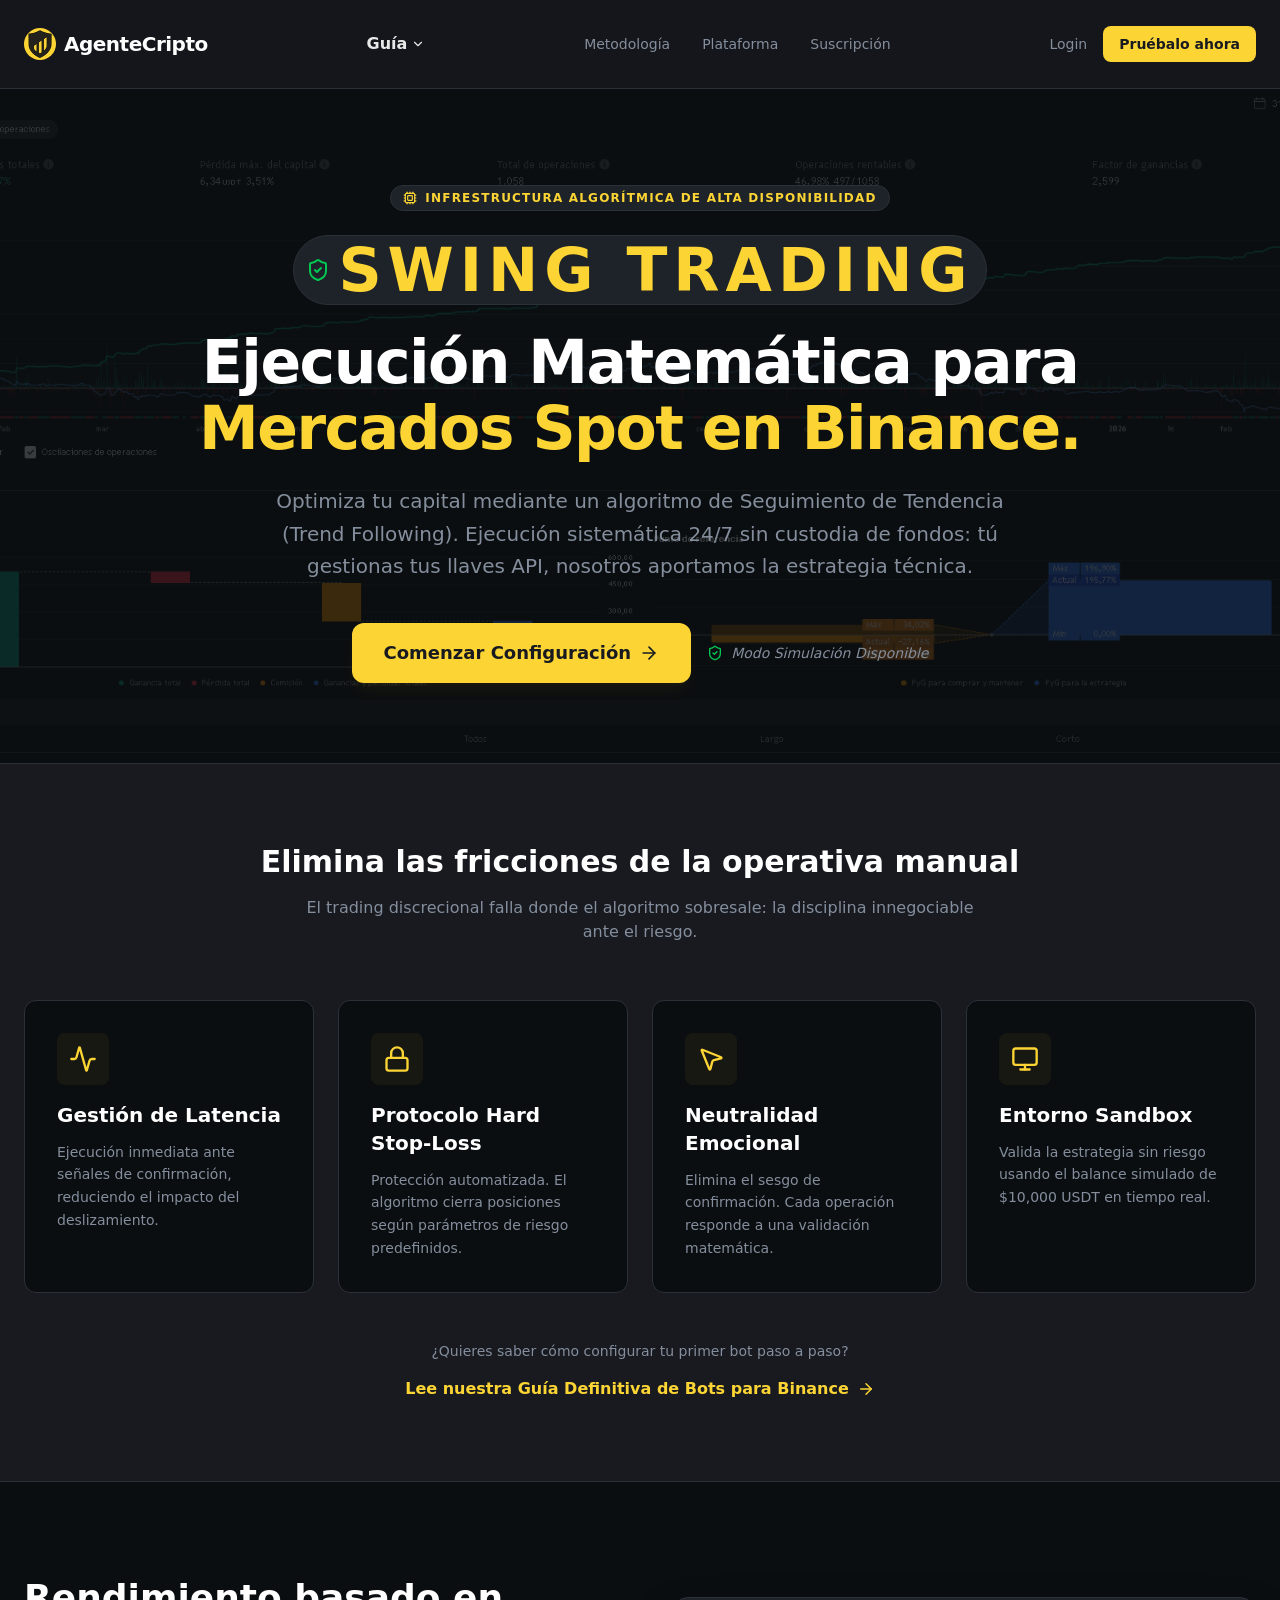
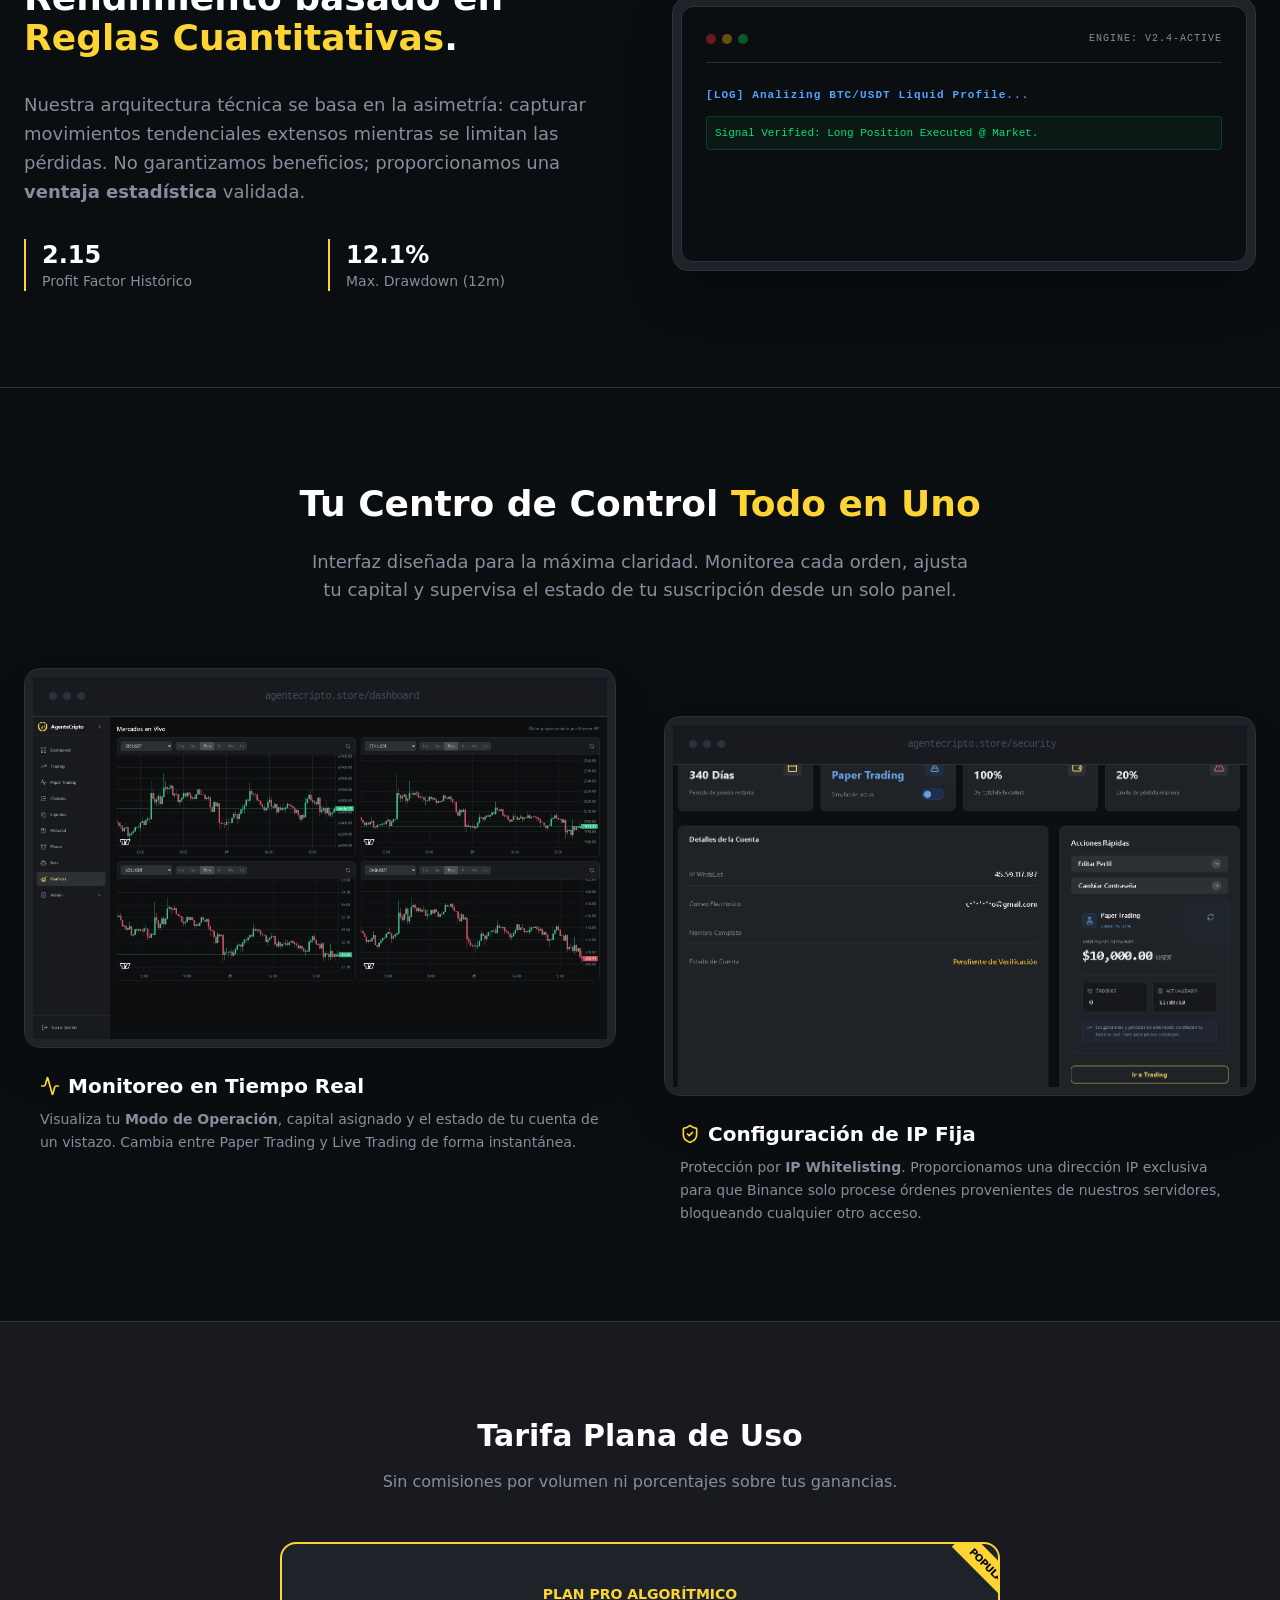
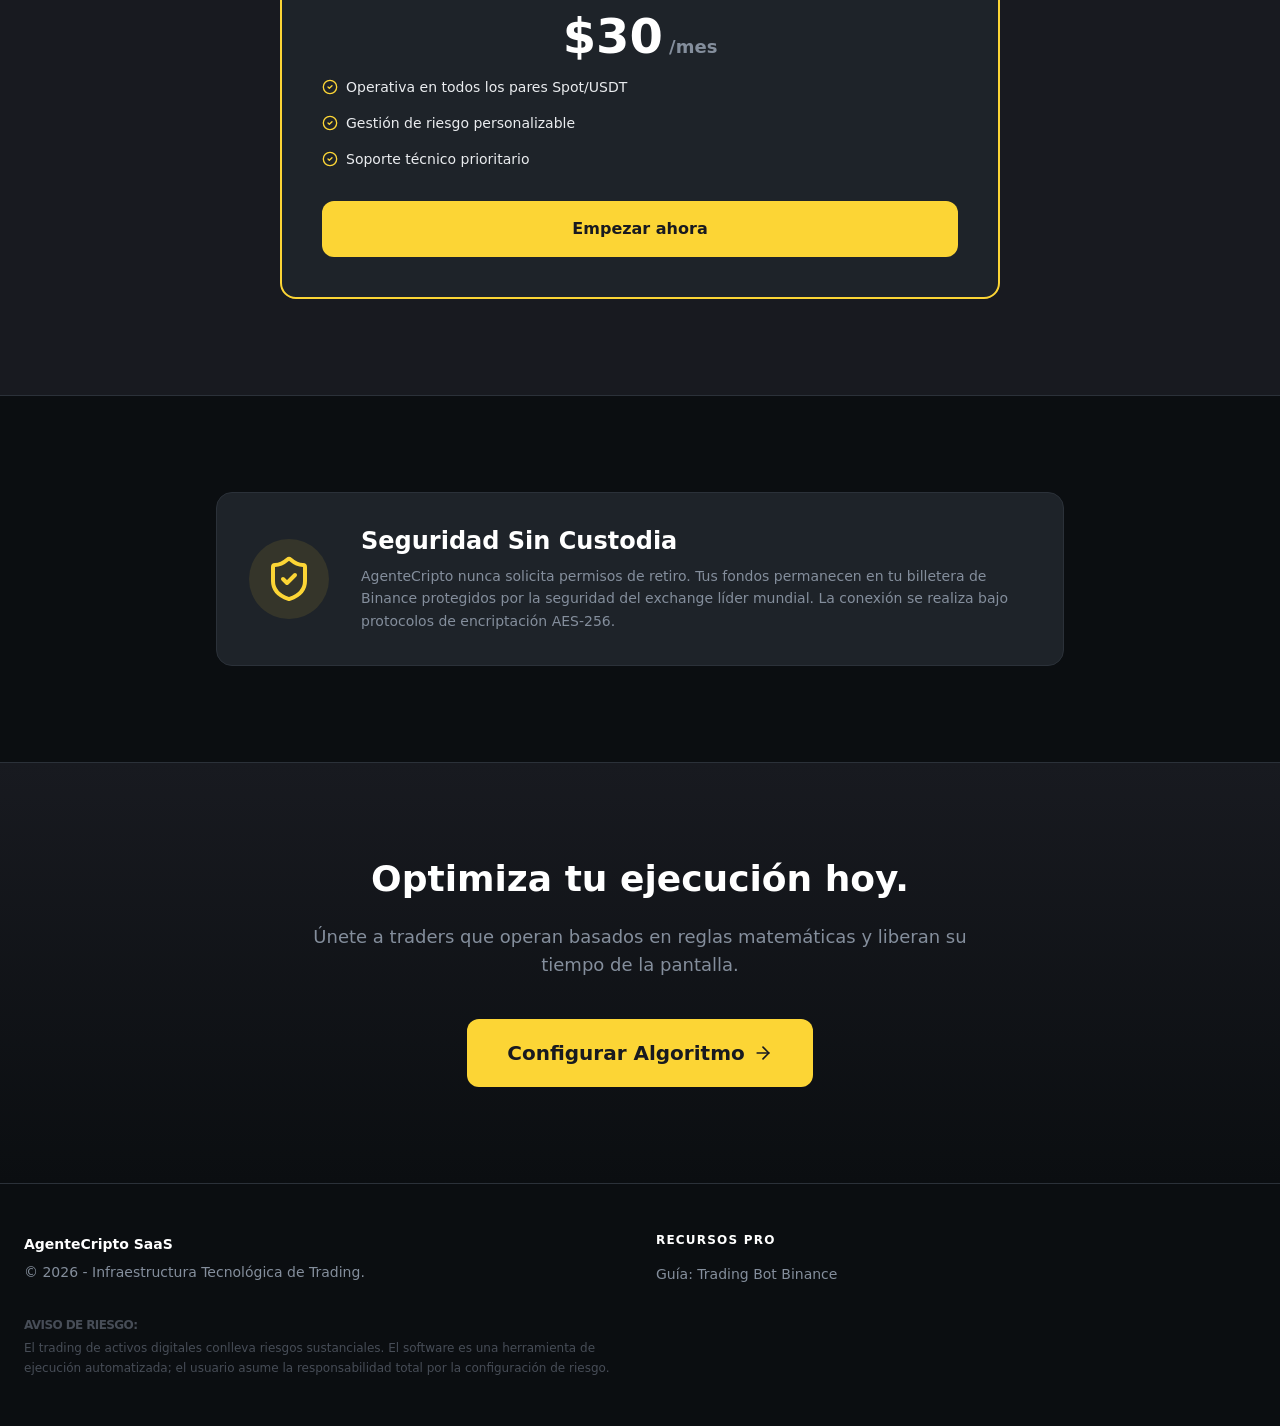
==== main/index.html @ 53f0bd14 "primer artículo" ====
<!doctype html>
<html lang="en">
  <head>
    <!-- Google tag (gtag.js) -->
<script async src="https://www.googletagmanager.com/gtag/js?id=G-PJK5N40Q51"></script>
<script>
  window.dataLayer = window.dataLayer || [];
  function gtag(){dataLayer.push(arguments);}
  gtag('js', new Date());

  gtag('config', 'G-PJK5N40Q51');
</script>
    <!-- Google Tag Manager -->
<script>(function(w,d,s,l,i){w[l]=w[l]||[];w[l].push({'gtm.start':
new Date().getTime(),event:'gtm.js'});var f=d.getElementsByTagName(s)[0],
j=d.createElement(s),dl=l!='dataLayer'?'&l='+l:'';j.async=true;j.src=
'https://www.googletagmanager.com/gtm.js?id='+i+dl;f.parentNode.insertBefore(j,f);
})(window,document,'script','dataLayer','GTM-5ZQXMDGJ');</script>
<!-- End Google Tag Manager -->
    <meta charset="UTF-8" />
    <meta name="description" content="Automatiza tu trading Spot en Binance con precisión institucional. Motor basado en liquidez real, gestión de riesgo absoluta y sin retirar tus 
    fondos." />
    <meta name="google-site-verification" content="2F_Ds409EiwkvQ7yUgawy-6gsb_J1McM0OxRe_H6ZlY" />
    <link rel="icon" type="image/svg+xml" href="/assets/logoescudo-CZ7S06wX.svg" />
    <meta name="viewport" content="width=device-width, initial-scale=1.0" />
    <title>AgenteCripto - trading bot binance</title>
    <script type="module" crossorigin src="/assets/index-DJV39P63.js"></script>
    <link rel="stylesheet" crossorigin href="/assets/index-8EVvvYTZ.css">
  </head>
  <body>
    <!-- Google Tag Manager (noscript) -->
<noscript><iframe src="https://www.googletagmanager.com/ns.html?id=GTM-5ZQXMDGJ"
height="0" width="0" style="display:none;visibility:hidden"></iframe></noscript>
<!-- End Google Tag Manager (noscript) -->
    <div id="root"></div>
  </body>
</html>
---- assets/index-8EVvvYTZ.css ----
@layer properties{@supports (((-webkit-hyphens:none)) and (not (margin-trim:inline))) or ((-moz-orient:inline) and (not (color:rgb(from red r g b)))){*,:before,:after,::backdrop{--tw-translate-x:0;--tw-translate-y:0;--tw-translate-z:0;--tw-scale-x:1;--tw-scale-y:1;--tw-scale-z:1;--tw-rotate-x:initial;--tw-rotate-y:initial;--tw-rotate-z:initial;--tw-skew-x:initial;--tw-skew-y:initial;--tw-space-y-reverse:0;--tw-divide-y-reverse:0;--tw-border-style:solid;--tw-gradient-position:initial;--tw-gradient-from:#0000;--tw-gradient-via:#0000;--tw-gradient-to:#0000;--tw-gradient-stops:initial;--tw-gradient-via-stops:initial;--tw-gradient-from-position:0%;--tw-gradient-via-position:50%;--tw-gradient-to-position:100%;--tw-leading:initial;--tw-font-weight:initial;--tw-tracking:initial;--tw-shadow:0 0 #0000;--tw-shadow-color:initial;--tw-shadow-alpha:100%;--tw-inset-shadow:0 0 #0000;--tw-inset-shadow-color:initial;--tw-inset-shadow-alpha:100%;--tw-ring-color:initial;--tw-ring-shadow:0 0 #0000;--tw-inset-ring-color:initial;--tw-inset-ring-shadow:0 0 #0000;--tw-ring-inset:initial;--tw-ring-offset-width:0px;--tw-ring-offset-color:#fff;--tw-ring-offset-shadow:0 0 #0000;--tw-blur:initial;--tw-brightness:initial;--tw-contrast:initial;--tw-grayscale:initial;--tw-hue-rotate:initial;--tw-invert:initial;--tw-opacity:initial;--tw-saturate:initial;--tw-sepia:initial;--tw-drop-shadow:initial;--tw-drop-shadow-color:initial;--tw-drop-shadow-alpha:100%;--tw-drop-shadow-size:initial;--tw-backdrop-blur:initial;--tw-backdrop-brightness:initial;--tw-backdrop-contrast:initial;--tw-backdrop-grayscale:initial;--tw-backdrop-hue-rotate:initial;--tw-backdrop-invert:initial;--tw-backdrop-opacity:initial;--tw-backdrop-saturate:initial;--tw-backdrop-sepia:initial;--tw-duration:initial;--tw-ease:initial;--tw-content:""}}}@layer theme{:root,:host{--font-sans:ui-sans-serif,system-ui,sans-serif,"Apple Color Emoji","Segoe UI Emoji","Segoe UI Symbol","Noto Color Emoji";--font-mono:ui-monospace,SFMono-Regular,Menlo,Monaco,Consolas,"Liberation Mono","Courier New",monospace;--color-red-300:oklch(80.8% .114 19.571);--color-red-400:oklch(70.4% .191 22.216);--color-red-500:oklch(63.7% .237 25.331);--color-red-600:oklch(57.7% .245 27.325);--color-orange-400:oklch(75% .183 55.934);--color-orange-500:oklch(70.5% .213 47.604);--color-yellow-400:oklch(85.2% .199 91.936);--color-yellow-500:oklch(79.5% .184 86.047);--color-green-300:oklch(87.1% .15 154.449);--color-green-400:oklch(79.2% .209 151.711);--color-green-500:oklch(72.3% .219 149.579);--color-sky-400:oklch(74.6% .16 232.661);--color-sky-500:oklch(68.5% .169 237.323);--color-blue-300:oklch(80.9% .105 251.813);--color-blue-400:oklch(70.7% .165 254.624);--color-blue-500:oklch(62.3% .214 259.815);--color-blue-900:oklch(37.9% .146 265.522);--color-indigo-400:oklch(67.3% .182 276.935);--color-indigo-500:oklch(58.5% .233 277.117);--color-purple-400:oklch(71.4% .203 305.504);--color-purple-500:oklch(62.7% .265 303.9);--color-gray-300:oklch(87.2% .01 258.338);--color-gray-400:oklch(70.7% .022 261.325);--color-gray-500:oklch(55.1% .027 264.364);--color-gray-600:oklch(44.6% .03 256.802);--color-gray-700:oklch(37.3% .034 259.733);--color-gray-800:oklch(27.8% .033 256.848);--color-black:#000;--color-white:#fff;--spacing:.25rem;--container-xs:20rem;--container-sm:24rem;--container-md:28rem;--container-lg:32rem;--container-2xl:42rem;--container-3xl:48rem;--container-4xl:56rem;--container-5xl:64rem;--container-7xl:80rem;--text-xs:.75rem;--text-xs--line-height:calc(1/.75);--text-sm:.875rem;--text-sm--line-height:calc(1.25/.875);--text-base:1rem;--text-base--line-height: 1.5 ;--text-lg:1.125rem;--text-lg--line-height:calc(1.75/1.125);--text-xl:1.25rem;--text-xl--line-height:calc(1.75/1.25);--text-2xl:1.5rem;--text-2xl--line-height:calc(2/1.5);--text-3xl:1.875rem;--text-3xl--line-height: 1.2 ;--text-4xl:2.25rem;--text-4xl--line-height:calc(2.5/2.25);--text-5xl:3rem;--text-5xl--line-height:1;--text-6xl:3.75rem;--text-6xl--line-height:1;--font-weight-light:300;--font-weight-normal:400;--font-weight-medium:500;--font-weight-semibold:600;--font-weight-bold:700;--font-weight-extrabold:800;--tracking-tighter:-.05em;--tracking-tight:-.025em;--tracking-wide:.025em;--tracking-wider:.05em;--tracking-widest:.1em;--leading-tight:1.25;--leading-relaxed:1.625;--radius-md:.375rem;--radius-lg:.5rem;--radius-xl:.75rem;--radius-2xl:1rem;--radius-3xl:1.5rem;--ease-in-out:cubic-bezier(.4,0,.2,1);--animate-spin:spin 1s linear infinite;--animate-pulse:pulse 2s cubic-bezier(.4,0,.6,1)infinite;--blur-sm:8px;--blur-md:12px;--blur-xl:24px;--blur-2xl:40px;--aspect-video:16/9;--default-transition-duration:.15s;--default-transition-timing-function:cubic-bezier(.4,0,.2,1);--default-font-family:var(--font-sans);--default-mono-font-family:var(--font-mono)}}@layer base{*,:after,:before,::backdrop{box-sizing:border-box;border:0 solid;margin:0;padding:0}::file-selector-button{box-sizing:border-box;border:0 solid;margin:0;padding:0}html,:host{-webkit-text-size-adjust:100%;tab-size:4;line-height:1.5;font-family:var(--default-font-family,ui-sans-serif,system-ui,sans-serif,"Apple Color Emoji","Segoe UI Emoji","Segoe UI Symbol","Noto Color Emoji");font-feature-settings:var(--default-font-feature-settings,normal);font-variation-settings:var(--default-font-variation-settings,normal);-webkit-tap-highlight-color:transparent}hr{height:0;color:inherit;border-top-width:1px}abbr:where([title]){-webkit-text-decoration:underline dotted;text-decoration:underline dotted}h1,h2,h3,h4,h5,h6{font-size:inherit;font-weight:inherit}a{color:inherit;-webkit-text-decoration:inherit;text-decoration:inherit}b,strong{font-weight:bolder}code,kbd,samp,pre{font-family:var(--default-mono-font-family,ui-monospace,SFMono-Regular,Menlo,Monaco,Consolas,"Liberation Mono","Courier New",monospace);font-feature-settings:var(--default-mono-font-feature-settings,normal);font-variation-settings:var(--default-mono-font-variation-settings,normal);font-size:1em}small{font-size:80%}sub,sup{vertical-align:baseline;font-size:75%;line-height:0;position:relative}sub{bottom:-.25em}sup{top:-.5em}table{text-indent:0;border-color:inherit;border-collapse:collapse}:-moz-focusring{outline:auto}progress{vertical-align:baseline}summary{display:list-item}ol,ul,menu{list-style:none}img,svg,video,canvas,audio,iframe,embed,object{vertical-align:middle;display:block}img,video{max-width:100%;height:auto}button,input,select,optgroup,textarea{font:inherit;font-feature-settings:inherit;font-variation-settings:inherit;letter-spacing:inherit;color:inherit;opacity:1;background-color:#0000;border-radius:0}::file-selector-button{font:inherit;font-feature-settings:inherit;font-variation-settings:inherit;letter-spacing:inherit;color:inherit;opacity:1;background-color:#0000;border-radius:0}:where(select:is([multiple],[size])) optgroup{font-weight:bolder}:where(select:is([multiple],[size])) optgroup option{padding-inline-start:20px}::file-selector-button{margin-inline-end:4px}::placeholder{opacity:1}@supports (not ((-webkit-appearance:-apple-pay-button))) or (contain-intrinsic-size:1px){::placeholder{color:currentColor}@supports (color:color-mix(in lab,red,red)){::placeholder{color:color-mix(in oklab,currentcolor 50%,transparent)}}}textarea{resize:vertical}::-webkit-search-decoration{-webkit-appearance:none}::-webkit-date-and-time-value{min-height:1lh;text-align:inherit}::-webkit-datetime-edit{display:inline-flex}::-webkit-datetime-edit-fields-wrapper{padding:0}::-webkit-datetime-edit{padding-block:0}::-webkit-datetime-edit-year-field{padding-block:0}::-webkit-datetime-edit-month-field{padding-block:0}::-webkit-datetime-edit-day-field{padding-block:0}::-webkit-datetime-edit-hour-field{padding-block:0}::-webkit-datetime-edit-minute-field{padding-block:0}::-webkit-datetime-edit-second-field{padding-block:0}::-webkit-datetime-edit-millisecond-field{padding-block:0}::-webkit-datetime-edit-meridiem-field{padding-block:0}::-webkit-calendar-picker-indicator{line-height:1}:-moz-ui-invalid{box-shadow:none}button,input:where([type=button],[type=reset],[type=submit]){appearance:button}::file-selector-button{appearance:button}::-webkit-inner-spin-button{height:auto}::-webkit-outer-spin-button{height:auto}[hidden]:where(:not([hidden=until-found])){display:none!important}}@layer components;@layer utilities{.pointer-events-none{pointer-events:none}.invisible{visibility:hidden}.visible{visibility:visible}.sr-only{clip-path:inset(50%);white-space:nowrap;border-width:0;width:1px;height:1px;margin:-1px;padding:0;position:absolute;overflow:hidden}.absolute{position:absolute}.fixed{position:fixed}.relative{position:relative}.sticky{position:sticky}.inset-0{inset:calc(var(--spacing)*0)}.inset-y-0{inset-block:calc(var(--spacing)*0)}.-top-4{top:calc(var(--spacing)*-4)}.-top-6{top:calc(var(--spacing)*-6)}.top-0{top:calc(var(--spacing)*0)}.top-1{top:calc(var(--spacing)*1)}.top-1\/2{top:50%}.top-2\.5{top:calc(var(--spacing)*2.5)}.top-4{top:calc(var(--spacing)*4)}.top-6{top:calc(var(--spacing)*6)}.top-full{top:100%}.-right-4{right:calc(var(--spacing)*-4)}.-right-6{right:calc(var(--spacing)*-6)}.right-0{right:calc(var(--spacing)*0)}.right-3{right:calc(var(--spacing)*3)}.right-4{right:calc(var(--spacing)*4)}.bottom-full{bottom:100%}.left-0{left:calc(var(--spacing)*0)}.left-1{left:calc(var(--spacing)*1)}.left-1\/2{left:50%}.left-3{left:calc(var(--spacing)*3)}.left-full{left:100%}.z-10{z-index:10}.z-20{z-index:20}.z-50{z-index:50}.z-\[100\]{z-index:100}.col-span-2{grid-column:span 2/span 2}.mx-auto{margin-inline:auto}.my-1{margin-block:calc(var(--spacing)*1)}.my-2{margin-block:calc(var(--spacing)*2)}.my-8{margin-block:calc(var(--spacing)*8)}.my-10{margin-block:calc(var(--spacing)*10)}.my-16{margin-block:calc(var(--spacing)*16)}.mt-0\.5{margin-top:calc(var(--spacing)*.5)}.mt-1{margin-top:calc(var(--spacing)*1)}.mt-2{margin-top:calc(var(--spacing)*2)}.mt-3{margin-top:calc(var(--spacing)*3)}.mt-4{margin-top:calc(var(--spacing)*4)}.mt-6{margin-top:calc(var(--spacing)*6)}.mt-8{margin-top:calc(var(--spacing)*8)}.mt-9{margin-top:calc(var(--spacing)*9)}.mt-10{margin-top:calc(var(--spacing)*10)}.mt-12{margin-top:calc(var(--spacing)*12)}.mt-16{margin-top:calc(var(--spacing)*16)}.mr-4{margin-right:calc(var(--spacing)*4)}.mr-8{margin-right:calc(var(--spacing)*8)}.mb-1{margin-bottom:calc(var(--spacing)*1)}.mb-1\.5{margin-bottom:calc(var(--spacing)*1.5)}.mb-2{margin-bottom:calc(var(--spacing)*2)}.mb-3{margin-bottom:calc(var(--spacing)*3)}.mb-4{margin-bottom:calc(var(--spacing)*4)}.mb-6{margin-bottom:calc(var(--spacing)*6)}.mb-8{margin-bottom:calc(var(--spacing)*8)}.mb-10{margin-bottom:calc(var(--spacing)*10)}.mb-12{margin-bottom:calc(var(--spacing)*12)}.mb-14{margin-bottom:calc(var(--spacing)*14)}.mb-16{margin-bottom:calc(var(--spacing)*16)}.mb-20{margin-bottom:calc(var(--spacing)*20)}.ml-1{margin-left:calc(var(--spacing)*1)}.ml-2{margin-left:calc(var(--spacing)*2)}.ml-4{margin-left:calc(var(--spacing)*4)}.ml-8{margin-left:calc(var(--spacing)*8)}.ml-auto{margin-left:auto}.line-clamp-4{-webkit-line-clamp:4;-webkit-box-orient:vertical;display:-webkit-box;overflow:hidden}.block{display:block}.contents{display:contents}.flex{display:flex}.grid{display:grid}.hidden{display:none}.inline-block{display:inline-block}.inline-flex{display:inline-flex}.aspect-video{aspect-ratio:var(--aspect-video)}.h-0{height:calc(var(--spacing)*0)}.h-1{height:calc(var(--spacing)*1)}.h-1\.5{height:calc(var(--spacing)*1.5)}.h-2{height:calc(var(--spacing)*2)}.h-2\.5{height:calc(var(--spacing)*2.5)}.h-3{height:calc(var(--spacing)*3)}.h-3\/4{height:75%}.h-4{height:calc(var(--spacing)*4)}.h-5{height:calc(var(--spacing)*5)}.h-6{height:calc(var(--spacing)*6)}.h-8{height:calc(var(--spacing)*8)}.h-10{height:calc(var(--spacing)*10)}.h-12{height:calc(var(--spacing)*12)}.h-16{height:calc(var(--spacing)*16)}.h-24{height:calc(var(--spacing)*24)}.h-32{height:calc(var(--spacing)*32)}.h-64{height:calc(var(--spacing)*64)}.h-\[300px\]{height:300px}.h-\[400px\]{height:400px}.h-fit{height:fit-content}.h-full{height:100%}.h-px{height:1px}.h-screen{height:100vh}.max-h-\[90vh\]{max-height:90vh}.max-h-\[150px\]{max-height:150px}.min-h-\[200px\]{min-height:200px}.min-h-\[500px\]{min-height:500px}.min-h-screen{min-height:100vh}.w-1{width:calc(var(--spacing)*1)}.w-1\/2{width:50%}.w-1\/3{width:33.3333%}.w-2{width:calc(var(--spacing)*2)}.w-2\.5{width:calc(var(--spacing)*2.5)}.w-3{width:calc(var(--spacing)*3)}.w-3\/4{width:75%}.w-4{width:calc(var(--spacing)*4)}.w-5{width:calc(var(--spacing)*5)}.w-7{width:calc(var(--spacing)*7)}.w-8{width:calc(var(--spacing)*8)}.w-9{width:calc(var(--spacing)*9)}.w-10{width:calc(var(--spacing)*10)}.w-11{width:calc(var(--spacing)*11)}.w-12{width:calc(var(--spacing)*12)}.w-16{width:calc(var(--spacing)*16)}.w-20{width:calc(var(--spacing)*20)}.w-24{width:calc(var(--spacing)*24)}.w-32{width:calc(var(--spacing)*32)}.w-48{width:calc(var(--spacing)*48)}.w-64{width:calc(var(--spacing)*64)}.w-fit{width:fit-content}.w-full{width:100%}.max-w-2xl{max-width:var(--container-2xl)}.max-w-3xl{max-width:var(--container-3xl)}.max-w-4xl{max-width:var(--container-4xl)}.max-w-5xl{max-width:var(--container-5xl)}.max-w-7xl{max-width:var(--container-7xl)}.max-w-\[450px\]{max-width:450px}.max-w-\[480px\]{max-width:480px}.max-w-lg{max-width:var(--container-lg)}.max-w-md{max-width:var(--container-md)}.max-w-none{max-width:none}.max-w-sm{max-width:var(--container-sm)}.max-w-xs{max-width:var(--container-xs)}.min-w-0{min-width:calc(var(--spacing)*0)}.min-w-\[22px\]{min-width:22px}.min-w-\[32px\]{min-width:32px}.min-w-\[200px\]{min-width:200px}.flex-1{flex:1}.shrink-0{flex-shrink:0}.border-collapse{border-collapse:collapse}.-translate-x-1\/2{--tw-translate-x: -50% ;translate:var(--tw-translate-x)var(--tw-translate-y)}.translate-x-0{--tw-translate-x:calc(var(--spacing)*0);translate:var(--tw-translate-x)var(--tw-translate-y)}.translate-x-1{--tw-translate-x:calc(var(--spacing)*1);translate:var(--tw-translate-x)var(--tw-translate-y)}.translate-x-4{--tw-translate-x:calc(var(--spacing)*4);translate:var(--tw-translate-x)var(--tw-translate-y)}.translate-x-5{--tw-translate-x:calc(var(--spacing)*5);translate:var(--tw-translate-x)var(--tw-translate-y)}.translate-x-6{--tw-translate-x:calc(var(--spacing)*6);translate:var(--tw-translate-x)var(--tw-translate-y)}.translate-x-8{--tw-translate-x:calc(var(--spacing)*8);translate:var(--tw-translate-x)var(--tw-translate-y)}.translate-x-\[-100\%\]{--tw-translate-x:-100%;translate:var(--tw-translate-x)var(--tw-translate-y)}.-translate-y-1\/2{--tw-translate-y: -50% ;translate:var(--tw-translate-x)var(--tw-translate-y)}.translate-y-3{--tw-translate-y:calc(var(--spacing)*3);translate:var(--tw-translate-x)var(--tw-translate-y)}.scale-100{--tw-scale-x:100%;--tw-scale-y:100%;--tw-scale-z:100%;scale:var(--tw-scale-x)var(--tw-scale-y)}.rotate-45{rotate:45deg}.rotate-90{rotate:90deg}.rotate-180{rotate:180deg}.skew-x-12{--tw-skew-x:skewX(12deg);transform:var(--tw-rotate-x,)var(--tw-rotate-y,)var(--tw-rotate-z,)var(--tw-skew-x,)var(--tw-skew-y,)}.transform{transform:var(--tw-rotate-x,)var(--tw-rotate-y,)var(--tw-rotate-z,)var(--tw-skew-x,)var(--tw-skew-y,)}.animate-\[loading_3s_linear\]{animation:3s linear loading}.animate-\[shimmer_2s_infinite\]{animation:2s infinite shimmer}.animate-pulse{animation:var(--animate-pulse)}.animate-spin{animation:var(--animate-spin)}.cursor-help{cursor:help}.cursor-not-allowed{cursor:not-allowed}.cursor-pointer{cursor:pointer}.resize{resize:both}.resize-none{resize:none}.appearance-none{appearance:none}.grid-cols-1{grid-template-columns:repeat(1,minmax(0,1fr))}.grid-cols-2{grid-template-columns:repeat(2,minmax(0,1fr))}.flex-col{flex-direction:column}.flex-wrap{flex-wrap:wrap}.items-baseline{align-items:baseline}.items-center{align-items:center}.items-end{align-items:flex-end}.items-start{align-items:flex-start}.justify-between{justify-content:space-between}.justify-center{justify-content:center}.justify-end{justify-content:flex-end}.gap-1{gap:calc(var(--spacing)*1)}.gap-1\.5{gap:calc(var(--spacing)*1.5)}.gap-2{gap:calc(var(--spacing)*2)}.gap-2\.5{gap:calc(var(--spacing)*2.5)}.gap-3{gap:calc(var(--spacing)*3)}.gap-4{gap:calc(var(--spacing)*4)}.gap-5{gap:calc(var(--spacing)*5)}.gap-6{gap:calc(var(--spacing)*6)}.gap-8{gap:calc(var(--spacing)*8)}.gap-12{gap:calc(var(--spacing)*12)}.gap-16{gap:calc(var(--spacing)*16)}:where(.space-y-1>:not(:last-child)){--tw-space-y-reverse:0;margin-block-start:calc(calc(var(--spacing)*1)*var(--tw-space-y-reverse));margin-block-end:calc(calc(var(--spacing)*1)*calc(1 - var(--tw-space-y-reverse)))}:where(.space-y-2>:not(:last-child)){--tw-space-y-reverse:0;margin-block-start:calc(calc(var(--spacing)*2)*var(--tw-space-y-reverse));margin-block-end:calc(calc(var(--spacing)*2)*calc(1 - var(--tw-space-y-reverse)))}:where(.space-y-3>:not(:last-child)){--tw-space-y-reverse:0;margin-block-start:calc(calc(var(--spacing)*3)*var(--tw-space-y-reverse));margin-block-end:calc(calc(var(--spacing)*3)*calc(1 - var(--tw-space-y-reverse)))}:where(.space-y-4>:not(:last-child)){--tw-space-y-reverse:0;margin-block-start:calc(calc(var(--spacing)*4)*var(--tw-space-y-reverse));margin-block-end:calc(calc(var(--spacing)*4)*calc(1 - var(--tw-space-y-reverse)))}:where(.space-y-5>:not(:last-child)){--tw-space-y-reverse:0;margin-block-start:calc(calc(var(--spacing)*5)*var(--tw-space-y-reverse));margin-block-end:calc(calc(var(--spacing)*5)*calc(1 - var(--tw-space-y-reverse)))}:where(.space-y-6>:not(:last-child)){--tw-space-y-reverse:0;margin-block-start:calc(calc(var(--spacing)*6)*var(--tw-space-y-reverse));margin-block-end:calc(calc(var(--spacing)*6)*calc(1 - var(--tw-space-y-reverse)))}:where(.space-y-8>:not(:last-child)){--tw-space-y-reverse:0;margin-block-start:calc(calc(var(--spacing)*8)*var(--tw-space-y-reverse));margin-block-end:calc(calc(var(--spacing)*8)*calc(1 - var(--tw-space-y-reverse)))}:where(.divide-y>:not(:last-child)){--tw-divide-y-reverse:0;border-bottom-style:var(--tw-border-style);border-top-style:var(--tw-border-style);border-top-width:calc(1px*var(--tw-divide-y-reverse));border-bottom-width:calc(1px*calc(1 - var(--tw-divide-y-reverse)))}:where(.divide-\[\#2b3139\]>:not(:last-child)){border-color:#2b3139}.self-end{align-self:flex-end}.truncate{text-overflow:ellipsis;white-space:nowrap;overflow:hidden}.overflow-hidden{overflow:hidden}.overflow-x-auto{overflow-x:auto}.overflow-y-auto{overflow-y:auto}.rounded{border-radius:.25rem}.rounded-2xl{border-radius:var(--radius-2xl)}.rounded-3xl{border-radius:var(--radius-3xl)}.rounded-full{border-radius:3.40282e38px}.rounded-lg{border-radius:var(--radius-lg)}.rounded-md{border-radius:var(--radius-md)}.rounded-xl{border-radius:var(--radius-xl)}.rounded-r-2xl{border-top-right-radius:var(--radius-2xl);border-bottom-right-radius:var(--radius-2xl)}.rounded-b-xl{border-bottom-right-radius:var(--radius-xl);border-bottom-left-radius:var(--radius-xl)}.border{border-style:var(--tw-border-style);border-width:1px}.border-2{border-style:var(--tw-border-style);border-width:2px}.border-y{border-block-style:var(--tw-border-style);border-block-width:1px}.border-t{border-top-style:var(--tw-border-style);border-top-width:1px}.border-r{border-right-style:var(--tw-border-style);border-right-width:1px}.border-b{border-bottom-style:var(--tw-border-style);border-bottom-width:1px}.border-l-2{border-left-style:var(--tw-border-style);border-left-width:2px}.border-l-4{border-left-style:var(--tw-border-style);border-left-width:4px}.border-dashed{--tw-border-style:dashed;border-style:dashed}.border-none{--tw-border-style:none;border-style:none}.border-\[\#2b3139\]{border-color:#2b3139}.border-\[\#2b3139\]\/50{border-color:#2b313980}.border-\[\#474d57\]{border-color:#474d57}.border-\[\#FCD535\]{border-color:#fcd535}.border-\[\#FCD535\]\/20{border-color:#fcd53533}.border-\[\#FCD535\]\/30{border-color:#fcd5354d}.border-\[\#FCD535\]\/40{border-color:#fcd53566}.border-\[\#FCD535\]\/50{border-color:#fcd53580}.border-blue-400\/20{border-color:#54a2ff33}@supports (color:color-mix(in lab,red,red)){.border-blue-400\/20{border-color:color-mix(in oklab,var(--color-blue-400)20%,transparent)}}.border-blue-500\/10{border-color:#3080ff1a}@supports (color:color-mix(in lab,red,red)){.border-blue-500\/10{border-color:color-mix(in oklab,var(--color-blue-500)10%,transparent)}}.border-blue-500\/20{border-color:#3080ff33}@supports (color:color-mix(in lab,red,red)){.border-blue-500\/20{border-color:color-mix(in oklab,var(--color-blue-500)20%,transparent)}}.border-blue-500\/30{border-color:#3080ff4d}@supports (color:color-mix(in lab,red,red)){.border-blue-500\/30{border-color:color-mix(in oklab,var(--color-blue-500)30%,transparent)}}.border-blue-500\/50{border-color:#3080ff80}@supports (color:color-mix(in lab,red,red)){.border-blue-500\/50{border-color:color-mix(in oklab,var(--color-blue-500)50%,transparent)}}.border-current{border-color:currentColor}.border-gray-400\/20{border-color:#99a1af33}@supports (color:color-mix(in lab,red,red)){.border-gray-400\/20{border-color:color-mix(in oklab,var(--color-gray-400)20%,transparent)}}.border-gray-500\/20{border-color:#6a728233}@supports (color:color-mix(in lab,red,red)){.border-gray-500\/20{border-color:color-mix(in oklab,var(--color-gray-500)20%,transparent)}}.border-gray-500\/50{border-color:#6a728280}@supports (color:color-mix(in lab,red,red)){.border-gray-500\/50{border-color:color-mix(in oklab,var(--color-gray-500)50%,transparent)}}.border-gray-600{border-color:var(--color-gray-600)}.border-gray-800{border-color:var(--color-gray-800)}.border-green-400\/20{border-color:#05df7233}@supports (color:color-mix(in lab,red,red)){.border-green-400\/20{border-color:color-mix(in oklab,var(--color-green-400)20%,transparent)}}.border-green-500\/20{border-color:#00c75833}@supports (color:color-mix(in lab,red,red)){.border-green-500\/20{border-color:color-mix(in oklab,var(--color-green-500)20%,transparent)}}.border-green-500\/30{border-color:#00c7584d}@supports (color:color-mix(in lab,red,red)){.border-green-500\/30{border-color:color-mix(in oklab,var(--color-green-500)30%,transparent)}}.border-green-500\/50{border-color:#00c75880}@supports (color:color-mix(in lab,red,red)){.border-green-500\/50{border-color:color-mix(in oklab,var(--color-green-500)50%,transparent)}}.border-indigo-500\/20{border-color:#625fff33}@supports (color:color-mix(in lab,red,red)){.border-indigo-500\/20{border-color:color-mix(in oklab,var(--color-indigo-500)20%,transparent)}}.border-orange-500\/50{border-color:#fe6e0080}@supports (color:color-mix(in lab,red,red)){.border-orange-500\/50{border-color:color-mix(in oklab,var(--color-orange-500)50%,transparent)}}.border-purple-500\/50{border-color:#ac4bff80}@supports (color:color-mix(in lab,red,red)){.border-purple-500\/50{border-color:color-mix(in oklab,var(--color-purple-500)50%,transparent)}}.border-red-400\/20{border-color:#ff656833}@supports (color:color-mix(in lab,red,red)){.border-red-400\/20{border-color:color-mix(in oklab,var(--color-red-400)20%,transparent)}}.border-red-500{border-color:var(--color-red-500)}.border-red-500\/20{border-color:#fb2c3633}@supports (color:color-mix(in lab,red,red)){.border-red-500\/20{border-color:color-mix(in oklab,var(--color-red-500)20%,transparent)}}.border-red-500\/30{border-color:#fb2c364d}@supports (color:color-mix(in lab,red,red)){.border-red-500\/30{border-color:color-mix(in oklab,var(--color-red-500)30%,transparent)}}.border-red-500\/50{border-color:#fb2c3680}@supports (color:color-mix(in lab,red,red)){.border-red-500\/50{border-color:color-mix(in oklab,var(--color-red-500)50%,transparent)}}.border-red-600\/50{border-color:#e4001480}@supports (color:color-mix(in lab,red,red)){.border-red-600\/50{border-color:color-mix(in oklab,var(--color-red-600)50%,transparent)}}.border-sky-500\/20{border-color:#00a5ef33}@supports (color:color-mix(in lab,red,red)){.border-sky-500\/20{border-color:color-mix(in oklab,var(--color-sky-500)20%,transparent)}}.border-transparent{border-color:#0000}.border-yellow-500\/20{border-color:#edb20033}@supports (color:color-mix(in lab,red,red)){.border-yellow-500\/20{border-color:color-mix(in oklab,var(--color-yellow-500)20%,transparent)}}.border-yellow-500\/50{border-color:#edb20080}@supports (color:color-mix(in lab,red,red)){.border-yellow-500\/50{border-color:color-mix(in oklab,var(--color-yellow-500)50%,transparent)}}.border-t-transparent{border-top-color:#0000}.bg-\[\#0b0e11\]{background-color:#0b0e11}.bg-\[\#0b0e11\]\/20{background-color:#0b0e1133}.bg-\[\#0b0e11\]\/30{background-color:#0b0e114d}.bg-\[\#0b0e11\]\/50{background-color:#0b0e1180}.bg-\[\#0b0e11\]\/80{background-color:#0b0e11cc}.bg-\[\#1e2329\]{background-color:#1e2329}.bg-\[\#2b3139\]{background-color:#2b3139}.bg-\[\#2b3139\]\/30{background-color:#2b31394d}.bg-\[\#2b3139\]\/50{background-color:#2b313980}.bg-\[\#161a1e\]{background-color:#161a1e}.bg-\[\#181a20\]{background-color:#181a20}.bg-\[\#181a20\]\/80{background-color:#181a20cc}.bg-\[\#252a30\]{background-color:#252a30}.bg-\[\#474d57\]{background-color:#474d57}.bg-\[\#848e9c\]{background-color:#848e9c}.bg-\[\#FCD535\]{background-color:#fcd535}.bg-\[\#FCD535\]\/5{background-color:#fcd5350d}.bg-\[\#FCD535\]\/10{background-color:#fcd5351a}.bg-\[\#FCD535\]\/30{background-color:#fcd5354d}.bg-black{background-color:var(--color-black)}.bg-black\/60{background-color:#0009}@supports (color:color-mix(in lab,red,red)){.bg-black\/60{background-color:color-mix(in oklab,var(--color-black)60%,transparent)}}.bg-blue-400{background-color:var(--color-blue-400)}.bg-blue-400\/10{background-color:#54a2ff1a}@supports (color:color-mix(in lab,red,red)){.bg-blue-400\/10{background-color:color-mix(in oklab,var(--color-blue-400)10%,transparent)}}.bg-blue-500{background-color:var(--color-blue-500)}.bg-blue-500\/5{background-color:#3080ff0d}@supports (color:color-mix(in lab,red,red)){.bg-blue-500\/5{background-color:color-mix(in oklab,var(--color-blue-500)5%,transparent)}}.bg-blue-500\/10{background-color:#3080ff1a}@supports (color:color-mix(in lab,red,red)){.bg-blue-500\/10{background-color:color-mix(in oklab,var(--color-blue-500)10%,transparent)}}.bg-blue-900\/10{background-color:#1c398e1a}@supports (color:color-mix(in lab,red,red)){.bg-blue-900\/10{background-color:color-mix(in oklab,var(--color-blue-900)10%,transparent)}}.bg-blue-900\/50{background-color:#1c398e80}@supports (color:color-mix(in lab,red,red)){.bg-blue-900\/50{background-color:color-mix(in oklab,var(--color-blue-900)50%,transparent)}}.bg-gray-400\/10{background-color:#99a1af1a}@supports (color:color-mix(in lab,red,red)){.bg-gray-400\/10{background-color:color-mix(in oklab,var(--color-gray-400)10%,transparent)}}.bg-gray-500\/10{background-color:#6a72821a}@supports (color:color-mix(in lab,red,red)){.bg-gray-500\/10{background-color:color-mix(in oklab,var(--color-gray-500)10%,transparent)}}.bg-gray-600{background-color:var(--color-gray-600)}.bg-gray-700{background-color:var(--color-gray-700)}.bg-gray-700\/50{background-color:#36415380}@supports (color:color-mix(in lab,red,red)){.bg-gray-700\/50{background-color:color-mix(in oklab,var(--color-gray-700)50%,transparent)}}.bg-green-400\/5{background-color:#05df720d}@supports (color:color-mix(in lab,red,red)){.bg-green-400\/5{background-color:color-mix(in oklab,var(--color-green-400)5%,transparent)}}.bg-green-400\/10{background-color:#05df721a}@supports (color:color-mix(in lab,red,red)){.bg-green-400\/10{background-color:color-mix(in oklab,var(--color-green-400)10%,transparent)}}.bg-green-500{background-color:var(--color-green-500)}.bg-green-500\/5{background-color:#00c7580d}@supports (color:color-mix(in lab,red,red)){.bg-green-500\/5{background-color:color-mix(in oklab,var(--color-green-500)5%,transparent)}}.bg-green-500\/10{background-color:#00c7581a}@supports (color:color-mix(in lab,red,red)){.bg-green-500\/10{background-color:color-mix(in oklab,var(--color-green-500)10%,transparent)}}.bg-green-500\/20{background-color:#00c75833}@supports (color:color-mix(in lab,red,red)){.bg-green-500\/20{background-color:color-mix(in oklab,var(--color-green-500)20%,transparent)}}.bg-green-500\/40{background-color:#00c75866}@supports (color:color-mix(in lab,red,red)){.bg-green-500\/40{background-color:color-mix(in oklab,var(--color-green-500)40%,transparent)}}.bg-indigo-500\/10{background-color:#625fff1a}@supports (color:color-mix(in lab,red,red)){.bg-indigo-500\/10{background-color:color-mix(in oklab,var(--color-indigo-500)10%,transparent)}}.bg-orange-500\/10{background-color:#fe6e001a}@supports (color:color-mix(in lab,red,red)){.bg-orange-500\/10{background-color:color-mix(in oklab,var(--color-orange-500)10%,transparent)}}.bg-purple-500\/10{background-color:#ac4bff1a}@supports (color:color-mix(in lab,red,red)){.bg-purple-500\/10{background-color:color-mix(in oklab,var(--color-purple-500)10%,transparent)}}.bg-red-400\/10{background-color:#ff65681a}@supports (color:color-mix(in lab,red,red)){.bg-red-400\/10{background-color:color-mix(in oklab,var(--color-red-400)10%,transparent)}}.bg-red-500{background-color:var(--color-red-500)}.bg-red-500\/5{background-color:#fb2c360d}@supports (color:color-mix(in lab,red,red)){.bg-red-500\/5{background-color:color-mix(in oklab,var(--color-red-500)5%,transparent)}}.bg-red-500\/10{background-color:#fb2c361a}@supports (color:color-mix(in lab,red,red)){.bg-red-500\/10{background-color:color-mix(in oklab,var(--color-red-500)10%,transparent)}}.bg-red-500\/20{background-color:#fb2c3633}@supports (color:color-mix(in lab,red,red)){.bg-red-500\/20{background-color:color-mix(in oklab,var(--color-red-500)20%,transparent)}}.bg-red-500\/40{background-color:#fb2c3666}@supports (color:color-mix(in lab,red,red)){.bg-red-500\/40{background-color:color-mix(in oklab,var(--color-red-500)40%,transparent)}}.bg-red-600\/10{background-color:#e400141a}@supports (color:color-mix(in lab,red,red)){.bg-red-600\/10{background-color:color-mix(in oklab,var(--color-red-600)10%,transparent)}}.bg-sky-500\/10{background-color:#00a5ef1a}@supports (color:color-mix(in lab,red,red)){.bg-sky-500\/10{background-color:color-mix(in oklab,var(--color-sky-500)10%,transparent)}}.bg-white{background-color:var(--color-white)}.bg-yellow-500\/5{background-color:#edb2000d}@supports (color:color-mix(in lab,red,red)){.bg-yellow-500\/5{background-color:color-mix(in oklab,var(--color-yellow-500)5%,transparent)}}.bg-yellow-500\/10{background-color:#edb2001a}@supports (color:color-mix(in lab,red,red)){.bg-yellow-500\/10{background-color:color-mix(in oklab,var(--color-yellow-500)10%,transparent)}}.bg-yellow-500\/40{background-color:#edb20066}@supports (color:color-mix(in lab,red,red)){.bg-yellow-500\/40{background-color:color-mix(in oklab,var(--color-yellow-500)40%,transparent)}}.bg-gradient-to-b{--tw-gradient-position:to bottom in oklab;background-image:linear-gradient(var(--tw-gradient-stops))}.bg-gradient-to-r{--tw-gradient-position:to right in oklab;background-image:linear-gradient(var(--tw-gradient-stops))}.bg-\[radial-gradient\(ellipse_at_top\,_var\(--tw-gradient-stops\)\)\]{background-image:radial-gradient(ellipse at top,var(--tw-gradient-stops))}.from-\[\#181a20\]{--tw-gradient-from:#181a20;--tw-gradient-stops:var(--tw-gradient-via-stops,var(--tw-gradient-position),var(--tw-gradient-from)var(--tw-gradient-from-position),var(--tw-gradient-to)var(--tw-gradient-to-position))}.from-\[\#FCD535\]\/10{--tw-gradient-from:oklab(88.1367% -.0124003 .167368/.1);--tw-gradient-stops:var(--tw-gradient-via-stops,var(--tw-gradient-position),var(--tw-gradient-from)var(--tw-gradient-from-position),var(--tw-gradient-to)var(--tw-gradient-to-position))}.from-transparent{--tw-gradient-from:transparent;--tw-gradient-stops:var(--tw-gradient-via-stops,var(--tw-gradient-position),var(--tw-gradient-from)var(--tw-gradient-from-position),var(--tw-gradient-to)var(--tw-gradient-to-position))}.via-\[\#0b0e11\]\/60{--tw-gradient-via:oklab(16.1829% -.0029636 -.00745556/.6);--tw-gradient-via-stops:var(--tw-gradient-position),var(--tw-gradient-from)var(--tw-gradient-from-position),var(--tw-gradient-via)var(--tw-gradient-via-position),var(--tw-gradient-to)var(--tw-gradient-to-position);--tw-gradient-stops:var(--tw-gradient-via-stops)}.via-white\/5{--tw-gradient-via:#ffffff0d}@supports (color:color-mix(in lab,red,red)){.via-white\/5{--tw-gradient-via:color-mix(in oklab,var(--color-white)5%,transparent)}}.via-white\/5{--tw-gradient-via-stops:var(--tw-gradient-position),var(--tw-gradient-from)var(--tw-gradient-from-position),var(--tw-gradient-via)var(--tw-gradient-via-position),var(--tw-gradient-to)var(--tw-gradient-to-position);--tw-gradient-stops:var(--tw-gradient-via-stops)}.to-\[\#0b0e11\]{--tw-gradient-to:#0b0e11;--tw-gradient-stops:var(--tw-gradient-via-stops,var(--tw-gradient-position),var(--tw-gradient-from)var(--tw-gradient-from-position),var(--tw-gradient-to)var(--tw-gradient-to-position))}.to-transparent{--tw-gradient-to:transparent;--tw-gradient-stops:var(--tw-gradient-via-stops,var(--tw-gradient-position),var(--tw-gradient-from)var(--tw-gradient-from-position),var(--tw-gradient-to)var(--tw-gradient-to-position))}.bg-cover{background-size:cover}.bg-center{background-position:50%}.bg-no-repeat{background-repeat:no-repeat}.object-contain{object-fit:contain}.object-cover{object-fit:cover}.p-1{padding:calc(var(--spacing)*1)}.p-1\.5{padding:calc(var(--spacing)*1.5)}.p-2{padding:calc(var(--spacing)*2)}.p-2\.5{padding:calc(var(--spacing)*2.5)}.p-3{padding:calc(var(--spacing)*3)}.p-4{padding:calc(var(--spacing)*4)}.p-5{padding:calc(var(--spacing)*5)}.p-6{padding:calc(var(--spacing)*6)}.p-8{padding:calc(var(--spacing)*8)}.p-10{padding:calc(var(--spacing)*10)}.p-12{padding:calc(var(--spacing)*12)}.px-1{padding-inline:calc(var(--spacing)*1)}.px-1\.5{padding-inline:calc(var(--spacing)*1.5)}.px-2{padding-inline:calc(var(--spacing)*2)}.px-2\.5{padding-inline:calc(var(--spacing)*2.5)}.px-3{padding-inline:calc(var(--spacing)*3)}.px-4{padding-inline:calc(var(--spacing)*4)}.px-6{padding-inline:calc(var(--spacing)*6)}.px-8{padding-inline:calc(var(--spacing)*8)}.px-10{padding-inline:calc(var(--spacing)*10)}.py-0\.5{padding-block:calc(var(--spacing)*.5)}.py-1{padding-block:calc(var(--spacing)*1)}.py-1\.5{padding-block:calc(var(--spacing)*1.5)}.py-2{padding-block:calc(var(--spacing)*2)}.py-2\.5{padding-block:calc(var(--spacing)*2.5)}.py-3{padding-block:calc(var(--spacing)*3)}.py-4{padding-block:calc(var(--spacing)*4)}.py-5{padding-block:calc(var(--spacing)*5)}.py-6{padding-block:calc(var(--spacing)*6)}.py-8{padding-block:calc(var(--spacing)*8)}.py-10{padding-block:calc(var(--spacing)*10)}.py-12{padding-block:calc(var(--spacing)*12)}.py-16{padding-block:calc(var(--spacing)*16)}.py-20{padding-block:calc(var(--spacing)*20)}.py-24{padding-block:calc(var(--spacing)*24)}.pt-0{padding-top:calc(var(--spacing)*0)}.pt-2{padding-top:calc(var(--spacing)*2)}.pt-3{padding-top:calc(var(--spacing)*3)}.pt-4{padding-top:calc(var(--spacing)*4)}.pt-6{padding-top:calc(var(--spacing)*6)}.pt-24{padding-top:calc(var(--spacing)*24)}.pr-1{padding-right:calc(var(--spacing)*1)}.pr-2{padding-right:calc(var(--spacing)*2)}.pr-3{padding-right:calc(var(--spacing)*3)}.pr-4{padding-right:calc(var(--spacing)*4)}.pr-10{padding-right:calc(var(--spacing)*10)}.pb-0{padding-bottom:calc(var(--spacing)*0)}.pb-2{padding-bottom:calc(var(--spacing)*2)}.pb-3{padding-bottom:calc(var(--spacing)*3)}.pb-4{padding-bottom:calc(var(--spacing)*4)}.pb-6{padding-bottom:calc(var(--spacing)*6)}.pb-20{padding-bottom:calc(var(--spacing)*20)}.pb-\[56\.25\%\]{padding-bottom:56.25%}.pl-1{padding-left:calc(var(--spacing)*1)}.pl-3{padding-left:calc(var(--spacing)*3)}.pl-4{padding-left:calc(var(--spacing)*4)}.pl-8{padding-left:calc(var(--spacing)*8)}.pl-9{padding-left:calc(var(--spacing)*9)}.pl-10{padding-left:calc(var(--spacing)*10)}.text-center{text-align:center}.text-left{text-align:left}.text-right{text-align:right}.font-mono{font-family:var(--font-mono)}.font-sans{font-family:var(--font-sans)}.text-2xl{font-size:var(--text-2xl);line-height:var(--tw-leading,var(--text-2xl--line-height))}.text-3xl{font-size:var(--text-3xl);line-height:var(--tw-leading,var(--text-3xl--line-height))}.text-4xl{font-size:var(--text-4xl);line-height:var(--tw-leading,var(--text-4xl--line-height))}.text-5xl{font-size:var(--text-5xl);line-height:var(--tw-leading,var(--text-5xl--line-height))}.text-base{font-size:var(--text-base);line-height:var(--tw-leading,var(--text-base--line-height))}.text-lg{font-size:var(--text-lg);line-height:var(--tw-leading,var(--text-lg--line-height))}.text-sm{font-size:var(--text-sm);line-height:var(--tw-leading,var(--text-sm--line-height))}.text-xl{font-size:var(--text-xl);line-height:var(--tw-leading,var(--text-xl--line-height))}.text-xs{font-size:var(--text-xs);line-height:var(--tw-leading,var(--text-xs--line-height))}.text-\[9px\]{font-size:9px}.text-\[10px\]{font-size:10px}.text-\[11px\]{font-size:11px}.leading-\[1\.1\]{--tw-leading:1.1;line-height:1.1}.leading-none{--tw-leading:1;line-height:1}.leading-relaxed{--tw-leading:var(--leading-relaxed);line-height:var(--leading-relaxed)}.leading-tight{--tw-leading:var(--leading-tight);line-height:var(--leading-tight)}.font-bold{--tw-font-weight:var(--font-weight-bold);font-weight:var(--font-weight-bold)}.font-extrabold{--tw-font-weight:var(--font-weight-extrabold);font-weight:var(--font-weight-extrabold)}.font-light{--tw-font-weight:var(--font-weight-light);font-weight:var(--font-weight-light)}.font-medium{--tw-font-weight:var(--font-weight-medium);font-weight:var(--font-weight-medium)}.font-normal{--tw-font-weight:var(--font-weight-normal);font-weight:var(--font-weight-normal)}.font-semibold{--tw-font-weight:var(--font-weight-semibold);font-weight:var(--font-weight-semibold)}.tracking-tight{--tw-tracking:var(--tracking-tight);letter-spacing:var(--tracking-tight)}.tracking-tighter{--tw-tracking:var(--tracking-tighter);letter-spacing:var(--tracking-tighter)}.tracking-wide{--tw-tracking:var(--tracking-wide);letter-spacing:var(--tracking-wide)}.tracking-wider{--tw-tracking:var(--tracking-wider);letter-spacing:var(--tracking-wider)}.tracking-widest{--tw-tracking:var(--tracking-widest);letter-spacing:var(--tracking-widest)}.break-all{word-break:break-all}.whitespace-nowrap{white-space:nowrap}.whitespace-pre-wrap{white-space:pre-wrap}.text-\[\#0b0e11\]{color:#0b0e11}.text-\[\#5e6673\]{color:#5e6673}.text-\[\#181a20\]{color:#181a20}.text-\[\#474d57\]{color:#474d57}.text-\[\#848e9c\]{color:#848e9c}.text-\[\#FCD535\]{color:#fcd535}.text-\[\#eaecef\]{color:#eaecef}.text-black{color:var(--color-black)}.text-blue-300\/60{color:#90c5ff99}@supports (color:color-mix(in lab,red,red)){.text-blue-300\/60{color:color-mix(in oklab,var(--color-blue-300)60%,transparent)}}.text-blue-400{color:var(--color-blue-400)}.text-blue-400\/80{color:#54a2ffcc}@supports (color:color-mix(in lab,red,red)){.text-blue-400\/80{color:color-mix(in oklab,var(--color-blue-400)80%,transparent)}}.text-gray-300{color:var(--color-gray-300)}.text-gray-400{color:var(--color-gray-400)}.text-gray-500{color:var(--color-gray-500)}.text-green-300\/80{color:#7bf1a8cc}@supports (color:color-mix(in lab,red,red)){.text-green-300\/80{color:color-mix(in oklab,var(--color-green-300)80%,transparent)}}.text-green-400{color:var(--color-green-400)}.text-green-500{color:var(--color-green-500)}.text-indigo-400{color:var(--color-indigo-400)}.text-orange-400{color:var(--color-orange-400)}.text-purple-400{color:var(--color-purple-400)}.text-red-300\/80{color:#ffa3a3cc}@supports (color:color-mix(in lab,red,red)){.text-red-300\/80{color:color-mix(in oklab,var(--color-red-300)80%,transparent)}}.text-red-400{color:var(--color-red-400)}.text-red-500{color:var(--color-red-500)}.text-sky-400{color:var(--color-sky-400)}.text-white{color:var(--color-white)}.text-white\/90{color:#ffffffe6}@supports (color:color-mix(in lab,red,red)){.text-white\/90{color:color-mix(in oklab,var(--color-white)90%,transparent)}}.text-yellow-400{color:var(--color-yellow-400)}.text-yellow-500{color:var(--color-yellow-500)}.text-yellow-500\/80{color:#edb200cc}@supports (color:color-mix(in lab,red,red)){.text-yellow-500\/80{color:color-mix(in oklab,var(--color-yellow-500)80%,transparent)}}.normal-case{text-transform:none}.uppercase{text-transform:uppercase}.italic{font-style:italic}.placeholder-\[\#5e6673\]::placeholder{color:#5e6673}.placeholder-\[\#474d57\]::placeholder{color:#474d57}.placeholder-gray-500::placeholder{color:var(--color-gray-500)}.placeholder-gray-600::placeholder{color:var(--color-gray-600)}.accent-\[\#FCD535\]{accent-color:#fcd535}.accent-red-500{accent-color:var(--color-red-500)}.\[color-scheme\:dark\]{color-scheme:dark}.opacity-0{opacity:0}.opacity-5{opacity:.05}.opacity-10{opacity:.1}.opacity-20{opacity:.2}.opacity-40{opacity:.4}.opacity-50{opacity:.5}.opacity-70{opacity:.7}.opacity-80{opacity:.8}.opacity-100{opacity:1}.shadow{--tw-shadow:0 1px 3px 0 var(--tw-shadow-color,#0000001a),0 1px 2px -1px var(--tw-shadow-color,#0000001a);box-shadow:var(--tw-inset-shadow),var(--tw-inset-ring-shadow),var(--tw-ring-offset-shadow),var(--tw-ring-shadow),var(--tw-shadow)}.shadow-2xl{--tw-shadow:0 25px 50px -12px var(--tw-shadow-color,#00000040);box-shadow:var(--tw-inset-shadow),var(--tw-inset-ring-shadow),var(--tw-ring-offset-shadow),var(--tw-ring-shadow),var(--tw-shadow)}.shadow-\[0_0_10px_rgba\(252\,213\,53\,0\.05\)\]{--tw-shadow:0 0 10px var(--tw-shadow-color,#fcd5350d);box-shadow:var(--tw-inset-shadow),var(--tw-inset-ring-shadow),var(--tw-ring-offset-shadow),var(--tw-ring-shadow),var(--tw-shadow)}.shadow-\[0_0_15px_-5px_\#FCD535\]{--tw-shadow:0 0 15px -5px var(--tw-shadow-color,#fcd535);box-shadow:var(--tw-inset-shadow),var(--tw-inset-ring-shadow),var(--tw-ring-offset-shadow),var(--tw-ring-shadow),var(--tw-shadow)}.shadow-\[0_0_15px_-5px_rgba\(252\,213\,53\,0\.3\)\]{--tw-shadow:0 0 15px -5px var(--tw-shadow-color,#fcd5354d);box-shadow:var(--tw-inset-shadow),var(--tw-inset-ring-shadow),var(--tw-ring-offset-shadow),var(--tw-ring-shadow),var(--tw-shadow)}.shadow-\[0_0_15px_-5px_rgba\(252\,213\,53\,0\.15\)\]{--tw-shadow:0 0 15px -5px var(--tw-shadow-color,#fcd53526);box-shadow:var(--tw-inset-shadow),var(--tw-inset-ring-shadow),var(--tw-ring-offset-shadow),var(--tw-ring-shadow),var(--tw-shadow)}.shadow-\[0_0_15px_-10px_rgba\(59\,130\,246\,0\.3\)\]{--tw-shadow:0 0 15px -10px var(--tw-shadow-color,#3b82f64d);box-shadow:var(--tw-inset-shadow),var(--tw-inset-ring-shadow),var(--tw-ring-offset-shadow),var(--tw-ring-shadow),var(--tw-shadow)}.shadow-lg{--tw-shadow:0 10px 15px -3px var(--tw-shadow-color,#0000001a),0 4px 6px -4px var(--tw-shadow-color,#0000001a);box-shadow:var(--tw-inset-shadow),var(--tw-inset-ring-shadow),var(--tw-ring-offset-shadow),var(--tw-ring-shadow),var(--tw-shadow)}.shadow-md{--tw-shadow:0 4px 6px -1px var(--tw-shadow-color,#0000001a),0 2px 4px -2px var(--tw-shadow-color,#0000001a);box-shadow:var(--tw-inset-shadow),var(--tw-inset-ring-shadow),var(--tw-ring-offset-shadow),var(--tw-ring-shadow),var(--tw-shadow)}.shadow-sm{--tw-shadow:0 1px 3px 0 var(--tw-shadow-color,#0000001a),0 1px 2px -1px var(--tw-shadow-color,#0000001a);box-shadow:var(--tw-inset-shadow),var(--tw-inset-ring-shadow),var(--tw-ring-offset-shadow),var(--tw-ring-shadow),var(--tw-shadow)}.shadow-xl{--tw-shadow:0 20px 25px -5px var(--tw-shadow-color,#0000001a),0 8px 10px -6px var(--tw-shadow-color,#0000001a);box-shadow:var(--tw-inset-shadow),var(--tw-inset-ring-shadow),var(--tw-ring-offset-shadow),var(--tw-ring-shadow),var(--tw-shadow)}.ring-0{--tw-ring-shadow:var(--tw-ring-inset,)0 0 0 calc(0px + var(--tw-ring-offset-width))var(--tw-ring-color,currentcolor);box-shadow:var(--tw-inset-shadow),var(--tw-inset-ring-shadow),var(--tw-ring-offset-shadow),var(--tw-ring-shadow),var(--tw-shadow)}.shadow-\[\#FCD535\]\/5{--tw-shadow-color:#fcd5350d}@supports (color:color-mix(in lab,red,red)){.shadow-\[\#FCD535\]\/5{--tw-shadow-color:color-mix(in oklab,oklab(88.1367% -.0124003 .167368/.05) var(--tw-shadow-alpha),transparent)}}.shadow-\[\#FCD535\]\/10{--tw-shadow-color:#fcd5351a}@supports (color:color-mix(in lab,red,red)){.shadow-\[\#FCD535\]\/10{--tw-shadow-color:color-mix(in oklab,oklab(88.1367% -.0124003 .167368/.1) var(--tw-shadow-alpha),transparent)}}.shadow-black\/50{--tw-shadow-color:#00000080}@supports (color:color-mix(in lab,red,red)){.shadow-black\/50{--tw-shadow-color:color-mix(in oklab,color-mix(in oklab,var(--color-black)50%,transparent)var(--tw-shadow-alpha),transparent)}}.shadow-yellow-500\/10{--tw-shadow-color:#edb2001a}@supports (color:color-mix(in lab,red,red)){.shadow-yellow-500\/10{--tw-shadow-color:color-mix(in oklab,color-mix(in oklab,var(--color-yellow-500)10%,transparent)var(--tw-shadow-alpha),transparent)}}.blur-2xl{--tw-blur:blur(var(--blur-2xl));filter:var(--tw-blur,)var(--tw-brightness,)var(--tw-contrast,)var(--tw-grayscale,)var(--tw-hue-rotate,)var(--tw-invert,)var(--tw-saturate,)var(--tw-sepia,)var(--tw-drop-shadow,)}.blur-\[100px\]{--tw-blur:blur(100px);filter:var(--tw-blur,)var(--tw-brightness,)var(--tw-contrast,)var(--tw-grayscale,)var(--tw-hue-rotate,)var(--tw-invert,)var(--tw-saturate,)var(--tw-sepia,)var(--tw-drop-shadow,)}.blur-xl{--tw-blur:blur(var(--blur-xl));filter:var(--tw-blur,)var(--tw-brightness,)var(--tw-contrast,)var(--tw-grayscale,)var(--tw-hue-rotate,)var(--tw-invert,)var(--tw-saturate,)var(--tw-sepia,)var(--tw-drop-shadow,)}.grayscale{--tw-grayscale:grayscale(100%);filter:var(--tw-blur,)var(--tw-brightness,)var(--tw-contrast,)var(--tw-grayscale,)var(--tw-hue-rotate,)var(--tw-invert,)var(--tw-saturate,)var(--tw-sepia,)var(--tw-drop-shadow,)}.grayscale-\[30\%\]{--tw-grayscale:grayscale(30%);filter:var(--tw-blur,)var(--tw-brightness,)var(--tw-contrast,)var(--tw-grayscale,)var(--tw-hue-rotate,)var(--tw-invert,)var(--tw-saturate,)var(--tw-sepia,)var(--tw-drop-shadow,)}.backdrop-blur-md{--tw-backdrop-blur:blur(var(--blur-md));-webkit-backdrop-filter:var(--tw-backdrop-blur,)var(--tw-backdrop-brightness,)var(--tw-backdrop-contrast,)var(--tw-backdrop-grayscale,)var(--tw-backdrop-hue-rotate,)var(--tw-backdrop-invert,)var(--tw-backdrop-opacity,)var(--tw-backdrop-saturate,)var(--tw-backdrop-sepia,);backdrop-filter:var(--tw-backdrop-blur,)var(--tw-backdrop-brightness,)var(--tw-backdrop-contrast,)var(--tw-backdrop-grayscale,)var(--tw-backdrop-hue-rotate,)var(--tw-backdrop-invert,)var(--tw-backdrop-opacity,)var(--tw-backdrop-saturate,)var(--tw-backdrop-sepia,)}.backdrop-blur-sm{--tw-backdrop-blur:blur(var(--blur-sm));-webkit-backdrop-filter:var(--tw-backdrop-blur,)var(--tw-backdrop-brightness,)var(--tw-backdrop-contrast,)var(--tw-backdrop-grayscale,)var(--tw-backdrop-hue-rotate,)var(--tw-backdrop-invert,)var(--tw-backdrop-opacity,)var(--tw-backdrop-saturate,)var(--tw-backdrop-sepia,);backdrop-filter:var(--tw-backdrop-blur,)var(--tw-backdrop-brightness,)var(--tw-backdrop-contrast,)var(--tw-backdrop-grayscale,)var(--tw-backdrop-hue-rotate,)var(--tw-backdrop-invert,)var(--tw-backdrop-opacity,)var(--tw-backdrop-saturate,)var(--tw-backdrop-sepia,)}.transition{transition-property:color,background-color,border-color,outline-color,text-decoration-color,fill,stroke,--tw-gradient-from,--tw-gradient-via,--tw-gradient-to,opacity,box-shadow,transform,translate,scale,rotate,filter,-webkit-backdrop-filter,backdrop-filter,display,content-visibility,overlay,pointer-events;transition-timing-function:var(--tw-ease,var(--default-transition-timing-function));transition-duration:var(--tw-duration,var(--default-transition-duration))}.transition-all{transition-property:all;transition-timing-function:var(--tw-ease,var(--default-transition-timing-function));transition-duration:var(--tw-duration,var(--default-transition-duration))}.transition-colors{transition-property:color,background-color,border-color,outline-color,text-decoration-color,fill,stroke,--tw-gradient-from,--tw-gradient-via,--tw-gradient-to;transition-timing-function:var(--tw-ease,var(--default-transition-timing-function));transition-duration:var(--tw-duration,var(--default-transition-duration))}.transition-opacity{transition-property:opacity;transition-timing-function:var(--tw-ease,var(--default-transition-timing-function));transition-duration:var(--tw-duration,var(--default-transition-duration))}.transition-transform{transition-property:transform,translate,scale,rotate;transition-timing-function:var(--tw-ease,var(--default-transition-timing-function));transition-duration:var(--tw-duration,var(--default-transition-duration))}.duration-200{--tw-duration:.2s;transition-duration:.2s}.duration-300{--tw-duration:.3s;transition-duration:.3s}.duration-500{--tw-duration:.5s;transition-duration:.5s}.duration-1000{--tw-duration:1s;transition-duration:1s}.ease-in-out{--tw-ease:var(--ease-in-out);transition-timing-function:var(--ease-in-out)}.outline-none{--tw-outline-style:none;outline-style:none}.select-none{-webkit-user-select:none;user-select:none}.group-focus-within\:text-\[\#FCD535\]:is(:where(.group):focus-within *){color:#fcd535}@media(hover:hover){.group-hover\:block:is(:where(.group):hover *){display:block}.group-hover\:flex:is(:where(.group):hover *){display:flex}.group-hover\:translate-x-1:is(:where(.group):hover *){--tw-translate-x:calc(var(--spacing)*1);translate:var(--tw-translate-x)var(--tw-translate-y)}.group-hover\:scale-110:is(:where(.group):hover *){--tw-scale-x:110%;--tw-scale-y:110%;--tw-scale-z:110%;scale:var(--tw-scale-x)var(--tw-scale-y)}.group-hover\:rotate-180:is(:where(.group):hover *){rotate:180deg}.group-hover\:border-\[\#FCD535\]\/40:is(:where(.group):hover *){border-color:#fcd53566}.group-hover\:text-\[\#FCD535\]:is(:where(.group):hover *){color:#fcd535}.group-hover\:text-\[\#eaecef\]:is(:where(.group):hover *){color:#eaecef}.group-hover\:opacity-100:is(:where(.group):hover *){opacity:1}.group-hover\:grayscale-0:is(:where(.group):hover *){--tw-grayscale:grayscale(0%);filter:var(--tw-blur,)var(--tw-brightness,)var(--tw-contrast,)var(--tw-grayscale,)var(--tw-hue-rotate,)var(--tw-invert,)var(--tw-saturate,)var(--tw-sepia,)var(--tw-drop-shadow,)}}.peer-checked\:bg-\[\#FCD535\]:is(:where(.peer):checked~*){background-color:#fcd535}.peer-checked\:bg-blue-500:is(:where(.peer):checked~*){background-color:var(--color-blue-500)}.peer-focus\:ring-2:is(:where(.peer):focus~*){--tw-ring-shadow:var(--tw-ring-inset,)0 0 0 calc(2px + var(--tw-ring-offset-width))var(--tw-ring-color,currentcolor);box-shadow:var(--tw-inset-shadow),var(--tw-inset-ring-shadow),var(--tw-ring-offset-shadow),var(--tw-ring-shadow),var(--tw-shadow)}.peer-focus\:ring-\[\#FCD535\]\/50:is(:where(.peer):focus~*){--tw-ring-color:oklab(88.1367% -.0124003 .167368/.5)}.peer-focus\:outline-none:is(:where(.peer):focus~*){--tw-outline-style:none;outline-style:none}.selection\:bg-\[\#FCD535\] ::selection{background-color:#fcd535}.selection\:bg-\[\#FCD535\]::selection{background-color:#fcd535}.selection\:text-black ::selection{color:var(--color-black)}.selection\:text-black::selection{color:var(--color-black)}.placeholder\:text-\[\#474d57\]::placeholder{color:#474d57}.placeholder\:normal-case::placeholder{text-transform:none}.after\:absolute:after{content:var(--tw-content);position:absolute}.after\:top-\[2px\]:after{content:var(--tw-content);top:2px}.after\:left-\[2px\]:after{content:var(--tw-content);left:2px}.after\:h-5:after{content:var(--tw-content);height:calc(var(--spacing)*5)}.after\:w-5:after{content:var(--tw-content);width:calc(var(--spacing)*5)}.after\:rounded-full:after{content:var(--tw-content);border-radius:3.40282e38px}.after\:border:after{content:var(--tw-content);border-style:var(--tw-border-style);border-width:1px}.after\:border-gray-300:after{content:var(--tw-content);border-color:var(--color-gray-300)}.after\:bg-\[\#848e9c\]:after{content:var(--tw-content);background-color:#848e9c}.after\:bg-white:after{content:var(--tw-content);background-color:var(--color-white)}.after\:transition-all:after{content:var(--tw-content);transition-property:all;transition-timing-function:var(--tw-ease,var(--default-transition-timing-function));transition-duration:var(--tw-duration,var(--default-transition-duration))}.after\:content-\[\'\'\]:after{--tw-content:"";content:var(--tw-content)}.peer-checked\:after\:translate-x-full:is(:where(.peer):checked~*):after{content:var(--tw-content);--tw-translate-x:100%;translate:var(--tw-translate-x)var(--tw-translate-y)}.peer-checked\:after\:border-black:is(:where(.peer):checked~*):after{content:var(--tw-content);border-color:var(--color-black)}.peer-checked\:after\:border-white:is(:where(.peer):checked~*):after{content:var(--tw-content);border-color:var(--color-white)}.peer-checked\:after\:bg-black:is(:where(.peer):checked~*):after{content:var(--tw-content);background-color:var(--color-black)}.first\:rounded-t-xl:first-child{border-top-left-radius:var(--radius-xl);border-top-right-radius:var(--radius-xl)}.last\:rounded-b-xl:last-child{border-bottom-right-radius:var(--radius-xl);border-bottom-left-radius:var(--radius-xl)}.last\:border-0:last-child{border-style:var(--tw-border-style);border-width:0}@media(hover:hover){.hover\:translate-y-\[-2px\]:hover{--tw-translate-y:-2px;translate:var(--tw-translate-x)var(--tw-translate-y)}.hover\:scale-105:hover{--tw-scale-x:105%;--tw-scale-y:105%;--tw-scale-z:105%;scale:var(--tw-scale-x)var(--tw-scale-y)}.hover\:border-\[\#474d57\]:hover{border-color:#474d57}.hover\:border-\[\#848e9c\]:hover{border-color:#848e9c}.hover\:border-\[\#FCD535\]:hover{border-color:#fcd535}.hover\:border-\[\#FCD535\]\/20:hover{border-color:#fcd53533}.hover\:border-red-400\/30:hover{border-color:#ff65684d}@supports (color:color-mix(in lab,red,red)){.hover\:border-red-400\/30:hover{border-color:color-mix(in oklab,var(--color-red-400)30%,transparent)}}.hover\:bg-\[\#1e2329\]:hover{background-color:#1e2329}.hover\:bg-\[\#2b3139\]:hover{background-color:#2b3139}.hover\:bg-\[\#2b3139\]\/50:hover{background-color:#2b313980}.hover\:bg-\[\#161a1e\]:hover{background-color:#161a1e}.hover\:bg-\[\#252a30\]:hover{background-color:#252a30}.hover\:bg-\[\#363c45\]:hover{background-color:#363c45}.hover\:bg-\[\#F0B90B\]:hover{background-color:#f0b90b}.hover\:bg-\[\#F0C930\]:hover{background-color:#f0c930}.hover\:bg-\[\#F0CA00\]:hover{background-color:#f0ca00}.hover\:bg-\[\#FCD535\]:hover{background-color:#fcd535}.hover\:bg-\[\#e0bd2f\]:hover{background-color:#e0bd2f}.hover\:bg-\[\#e5c02b\]:hover{background-color:#e5c02b}.hover\:bg-\[\#e6c12c\]:hover{background-color:#e6c12c}.hover\:bg-\[\#ffe066\]:hover{background-color:#ffe066}.hover\:bg-red-400\/10:hover{background-color:#ff65681a}@supports (color:color-mix(in lab,red,red)){.hover\:bg-red-400\/10:hover{background-color:color-mix(in oklab,var(--color-red-400)10%,transparent)}}.hover\:bg-red-500\/10:hover{background-color:#fb2c361a}@supports (color:color-mix(in lab,red,red)){.hover\:bg-red-500\/10:hover{background-color:color-mix(in oklab,var(--color-red-500)10%,transparent)}}.hover\:bg-red-500\/20:hover{background-color:#fb2c3633}@supports (color:color-mix(in lab,red,red)){.hover\:bg-red-500\/20:hover{background-color:color-mix(in oklab,var(--color-red-500)20%,transparent)}}.hover\:bg-red-600:hover{background-color:var(--color-red-600)}.hover\:text-\[\#181a20\]:hover{color:#181a20}.hover\:text-\[\#F0B90B\]:hover{color:#f0b90b}.hover\:text-\[\#FCD535\]:hover{color:#fcd535}.hover\:text-\[\#e5c02b\]:hover{color:#e5c02b}.hover\:text-\[\#eaecef\]:hover{color:#eaecef}.hover\:text-blue-400:hover{color:var(--color-blue-400)}.hover\:text-green-400:hover{color:var(--color-green-400)}.hover\:text-red-300:hover{color:var(--color-red-300)}.hover\:text-red-400:hover{color:var(--color-red-400)}.hover\:text-white:hover{color:var(--color-white)}.hover\:underline:hover{text-decoration-line:underline}.hover\:shadow-lg:hover{--tw-shadow:0 10px 15px -3px var(--tw-shadow-color,#0000001a),0 4px 6px -4px var(--tw-shadow-color,#0000001a);box-shadow:var(--tw-inset-shadow),var(--tw-inset-ring-shadow),var(--tw-ring-offset-shadow),var(--tw-ring-shadow),var(--tw-shadow)}.hover\:shadow-black\/20:hover{--tw-shadow-color:#0003}@supports (color:color-mix(in lab,red,red)){.hover\:shadow-black\/20:hover{--tw-shadow-color:color-mix(in oklab,color-mix(in oklab,var(--color-black)20%,transparent)var(--tw-shadow-alpha),transparent)}}}.focus\:border-\[\#FCD535\]:focus{border-color:#fcd535}.focus\:border-red-500:focus{border-color:var(--color-red-500)}.focus\:text-\[\#eaecef\]:focus{color:#eaecef}.focus\:ring-1:focus{--tw-ring-shadow:var(--tw-ring-inset,)0 0 0 calc(1px + var(--tw-ring-offset-width))var(--tw-ring-color,currentcolor);box-shadow:var(--tw-inset-shadow),var(--tw-inset-ring-shadow),var(--tw-ring-offset-shadow),var(--tw-ring-shadow),var(--tw-shadow)}.focus\:ring-\[\#FCD535\]:focus{--tw-ring-color:#fcd535}.focus\:outline-none:focus{--tw-outline-style:none;outline-style:none}.disabled\:cursor-not-allowed:disabled{cursor:not-allowed}.disabled\:opacity-50:disabled{opacity:.5}.disabled\:opacity-70:disabled{opacity:.7}@media(min-width:40rem){.sm\:col-span-2{grid-column:span 2/span 2}.sm\:flex{display:flex}.sm\:w-72{width:calc(var(--spacing)*72)}.sm\:w-auto{width:auto}.sm\:grid-cols-2{grid-template-columns:repeat(2,minmax(0,1fr))}.sm\:flex-row{flex-direction:row}.sm\:items-center{align-items:center}}@media(min-width:48rem){.md\:flex{display:flex}.md\:grid-cols-2{grid-template-columns:repeat(2,minmax(0,1fr))}.md\:grid-cols-3{grid-template-columns:repeat(3,minmax(0,1fr))}.md\:grid-cols-4{grid-template-columns:repeat(4,minmax(0,1fr))}.md\:grid-cols-5{grid-template-columns:repeat(5,minmax(0,1fr))}.md\:flex-row{flex-direction:row}.md\:items-center{align-items:center}.md\:text-4xl{font-size:var(--text-4xl);line-height:var(--tw-leading,var(--text-4xl--line-height))}.md\:text-6xl{font-size:var(--text-6xl);line-height:var(--tw-leading,var(--text-6xl--line-height))}.md\:text-base{font-size:var(--text-base);line-height:var(--tw-leading,var(--text-base--line-height))}.md\:opacity-0{opacity:0}@media(hover:hover){.md\:group-hover\:opacity-100:is(:where(.group):hover *){opacity:1}}}@media(min-width:64rem){.lg\:col-span-1{grid-column:span 1/span 1}.lg\:col-span-2{grid-column:span 2/span 2}.lg\:mt-12{margin-top:calc(var(--spacing)*12)}.lg\:w-1\/2{width:50%}.lg\:grid-cols-2{grid-template-columns:repeat(2,minmax(0,1fr))}.lg\:grid-cols-3{grid-template-columns:repeat(3,minmax(0,1fr))}.lg\:grid-cols-4{grid-template-columns:repeat(4,minmax(0,1fr))}.lg\:grid-cols-5{grid-template-columns:repeat(5,minmax(0,1fr))}.lg\:flex-row{flex-direction:row}.lg\:items-center{align-items:center}.lg\:self-auto{align-self:auto}}@media(min-width:80rem){.xl\:grid-cols-2{grid-template-columns:repeat(2,minmax(0,1fr))}}}@property --tw-translate-x{syntax:"*";inherits:false;initial-value:0}@property --tw-translate-y{syntax:"*";inherits:false;initial-value:0}@property --tw-translate-z{syntax:"*";inherits:false;initial-value:0}@property --tw-scale-x{syntax:"*";inherits:false;initial-value:1}@property --tw-scale-y{syntax:"*";inherits:false;initial-value:1}@property --tw-scale-z{syntax:"*";inherits:false;initial-value:1}@property --tw-rotate-x{syntax:"*";inherits:false}@property --tw-rotate-y{syntax:"*";inherits:false}@property --tw-rotate-z{syntax:"*";inherits:false}@property --tw-skew-x{syntax:"*";inherits:false}@property --tw-skew-y{syntax:"*";inherits:false}@property --tw-space-y-reverse{syntax:"*";inherits:false;initial-value:0}@property --tw-divide-y-reverse{syntax:"*";inherits:false;initial-value:0}@property --tw-border-style{syntax:"*";inherits:false;initial-value:solid}@property --tw-gradient-position{syntax:"*";inherits:false}@property --tw-gradient-from{syntax:"<color>";inherits:false;initial-value:#0000}@property --tw-gradient-via{syntax:"<color>";inherits:false;initial-value:#0000}@property --tw-gradient-to{syntax:"<color>";inherits:false;initial-value:#0000}@property --tw-gradient-stops{syntax:"*";inherits:false}@property --tw-gradient-via-stops{syntax:"*";inherits:false}@property --tw-gradient-from-position{syntax:"<length-percentage>";inherits:false;initial-value:0%}@property --tw-gradient-via-position{syntax:"<length-percentage>";inherits:false;initial-value:50%}@property --tw-gradient-to-position{syntax:"<length-percentage>";inherits:false;initial-value:100%}@property --tw-leading{syntax:"*";inherits:false}@property --tw-font-weight{syntax:"*";inherits:false}@property --tw-tracking{syntax:"*";inherits:false}@property --tw-shadow{syntax:"*";inherits:false;initial-value:0 0 #0000}@property --tw-shadow-color{syntax:"*";inherits:false}@property --tw-shadow-alpha{syntax:"<percentage>";inherits:false;initial-value:100%}@property --tw-inset-shadow{syntax:"*";inherits:false;initial-value:0 0 #0000}@property --tw-inset-shadow-color{syntax:"*";inherits:false}@property --tw-inset-shadow-alpha{syntax:"<percentage>";inherits:false;initial-value:100%}@property --tw-ring-color{syntax:"*";inherits:false}@property --tw-ring-shadow{syntax:"*";inherits:false;initial-value:0 0 #0000}@property --tw-inset-ring-color{syntax:"*";inherits:false}@property --tw-inset-ring-shadow{syntax:"*";inherits:false;initial-value:0 0 #0000}@property --tw-ring-inset{syntax:"*";inherits:false}@property --tw-ring-offset-width{syntax:"<length>";inherits:false;initial-value:0}@property --tw-ring-offset-color{syntax:"*";inherits:false;initial-value:#fff}@property --tw-ring-offset-shadow{syntax:"*";inherits:false;initial-value:0 0 #0000}@property --tw-blur{syntax:"*";inherits:false}@property --tw-brightness{syntax:"*";inherits:false}@property --tw-contrast{syntax:"*";inherits:false}@property --tw-grayscale{syntax:"*";inherits:false}@property --tw-hue-rotate{syntax:"*";inherits:false}@property --tw-invert{syntax:"*";inherits:false}@property --tw-opacity{syntax:"*";inherits:false}@property --tw-saturate{syntax:"*";inherits:false}@property --tw-sepia{syntax:"*";inherits:false}@property --tw-drop-shadow{syntax:"*";inherits:false}@property --tw-drop-shadow-color{syntax:"*";inherits:false}@property --tw-drop-shadow-alpha{syntax:"<percentage>";inherits:false;initial-value:100%}@property --tw-drop-shadow-size{syntax:"*";inherits:false}@property --tw-backdrop-blur{syntax:"*";inherits:false}@property --tw-backdrop-brightness{syntax:"*";inherits:false}@property --tw-backdrop-contrast{syntax:"*";inherits:false}@property --tw-backdrop-grayscale{syntax:"*";inherits:false}@property --tw-backdrop-hue-rotate{syntax:"*";inherits:false}@property --tw-backdrop-invert{syntax:"*";inherits:false}@property --tw-backdrop-opacity{syntax:"*";inherits:false}@property --tw-backdrop-saturate{syntax:"*";inherits:false}@property --tw-backdrop-sepia{syntax:"*";inherits:false}@property --tw-duration{syntax:"*";inherits:false}@property --tw-ease{syntax:"*";inherits:false}@property --tw-content{syntax:"*";inherits:false;initial-value:""}@keyframes spin{to{transform:rotate(360deg)}}@keyframes pulse{50%{opacity:.5}}
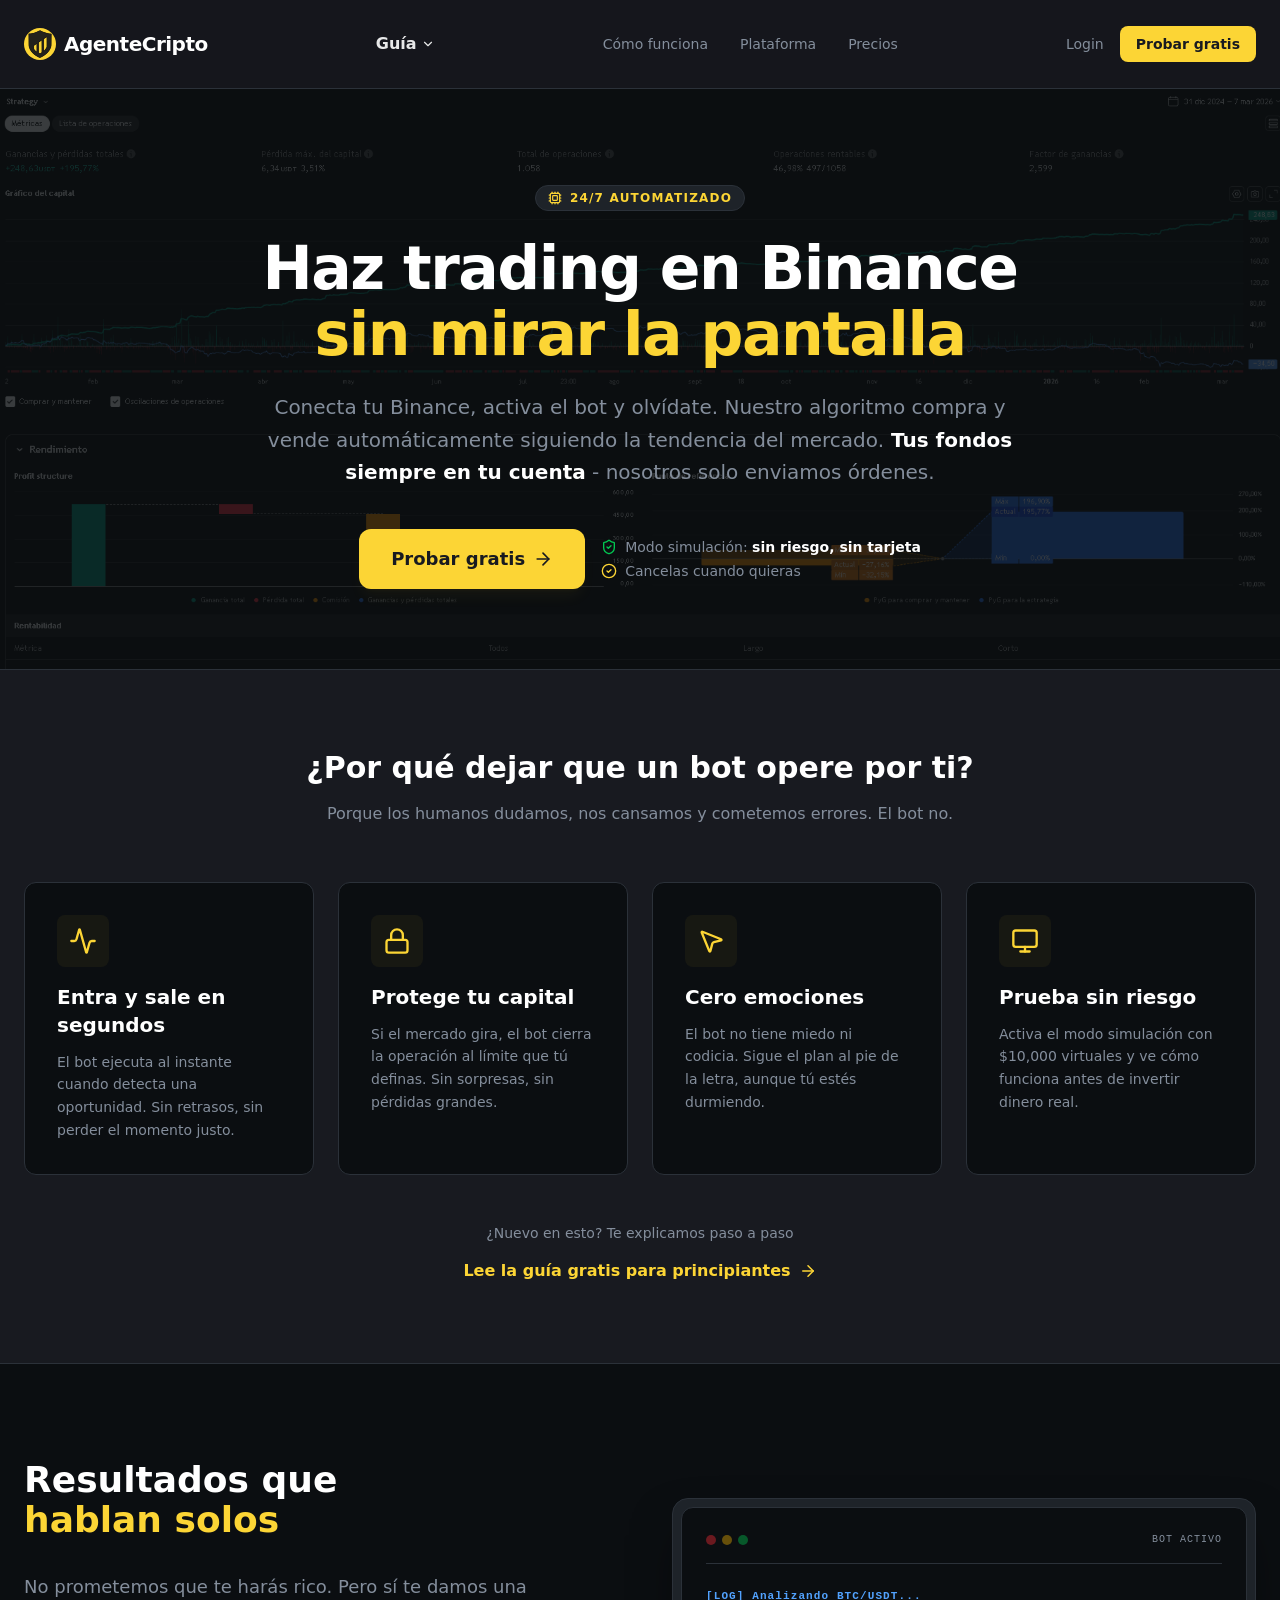
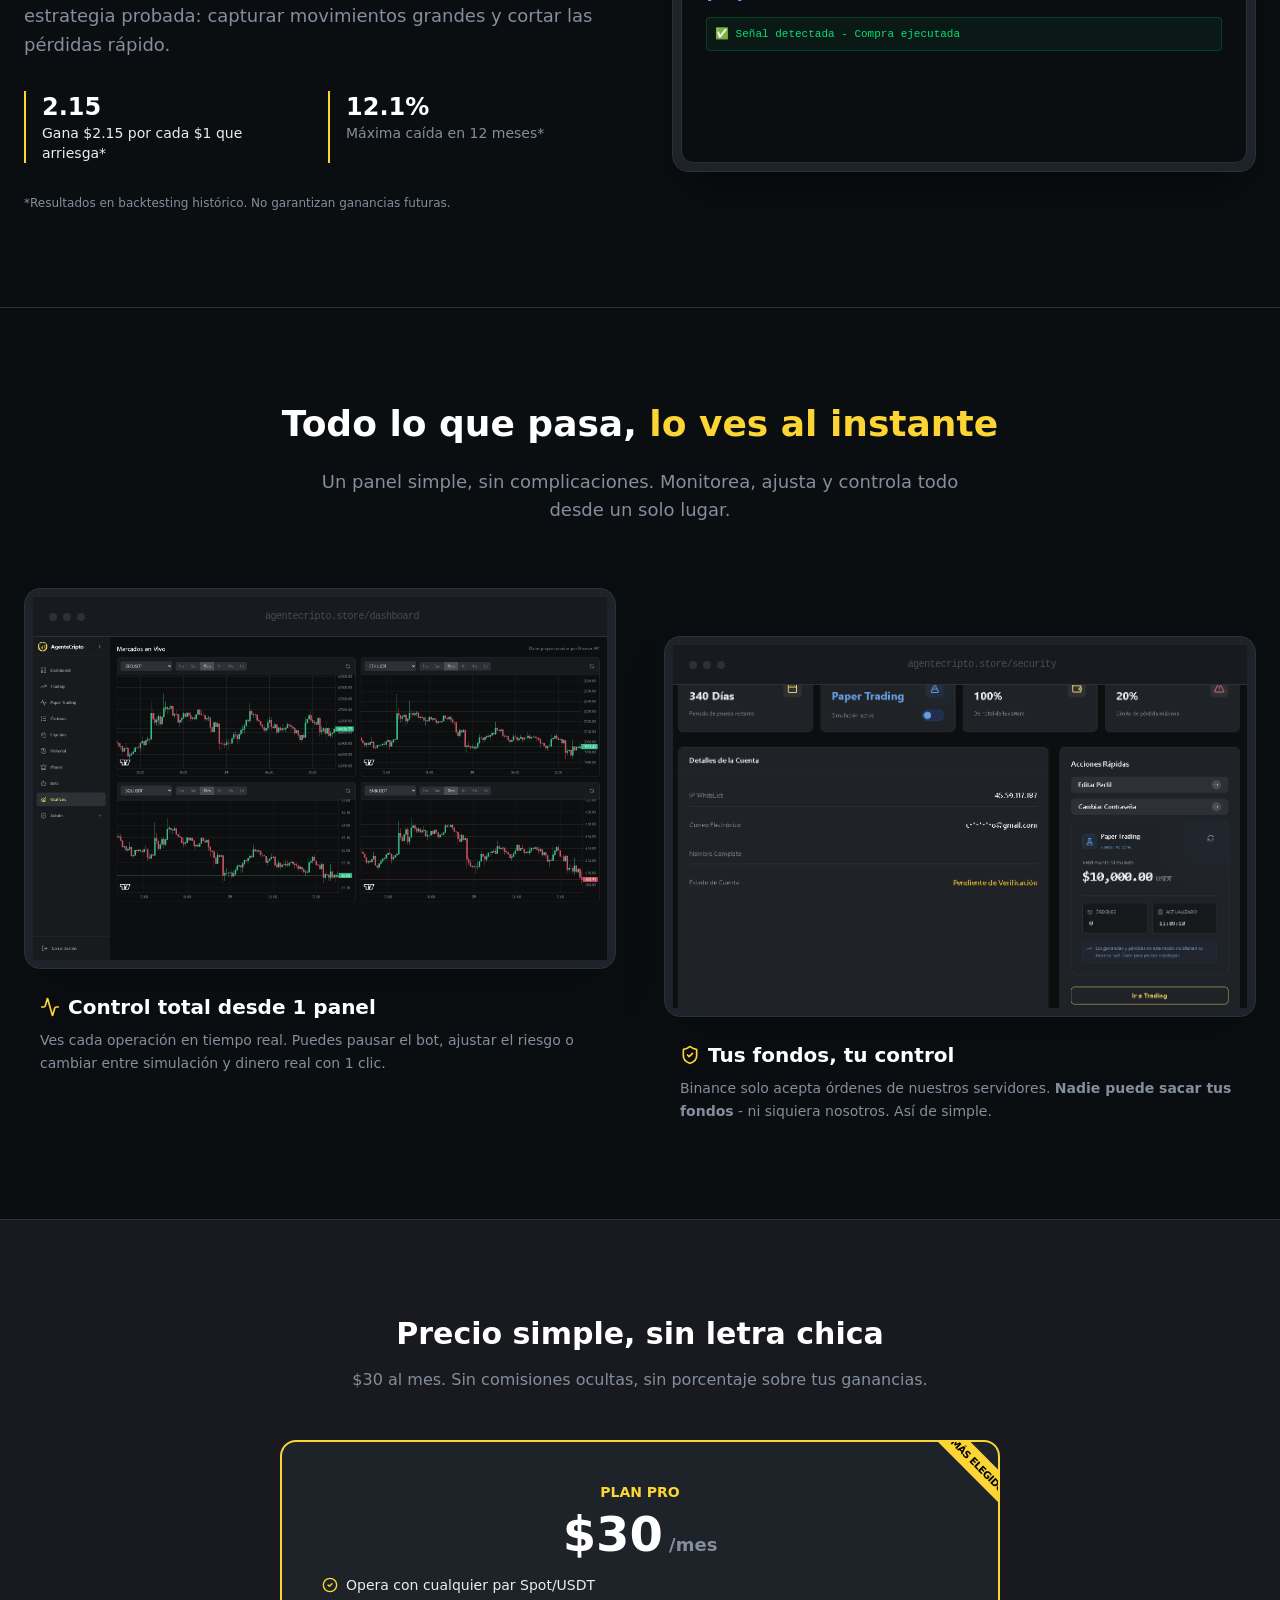
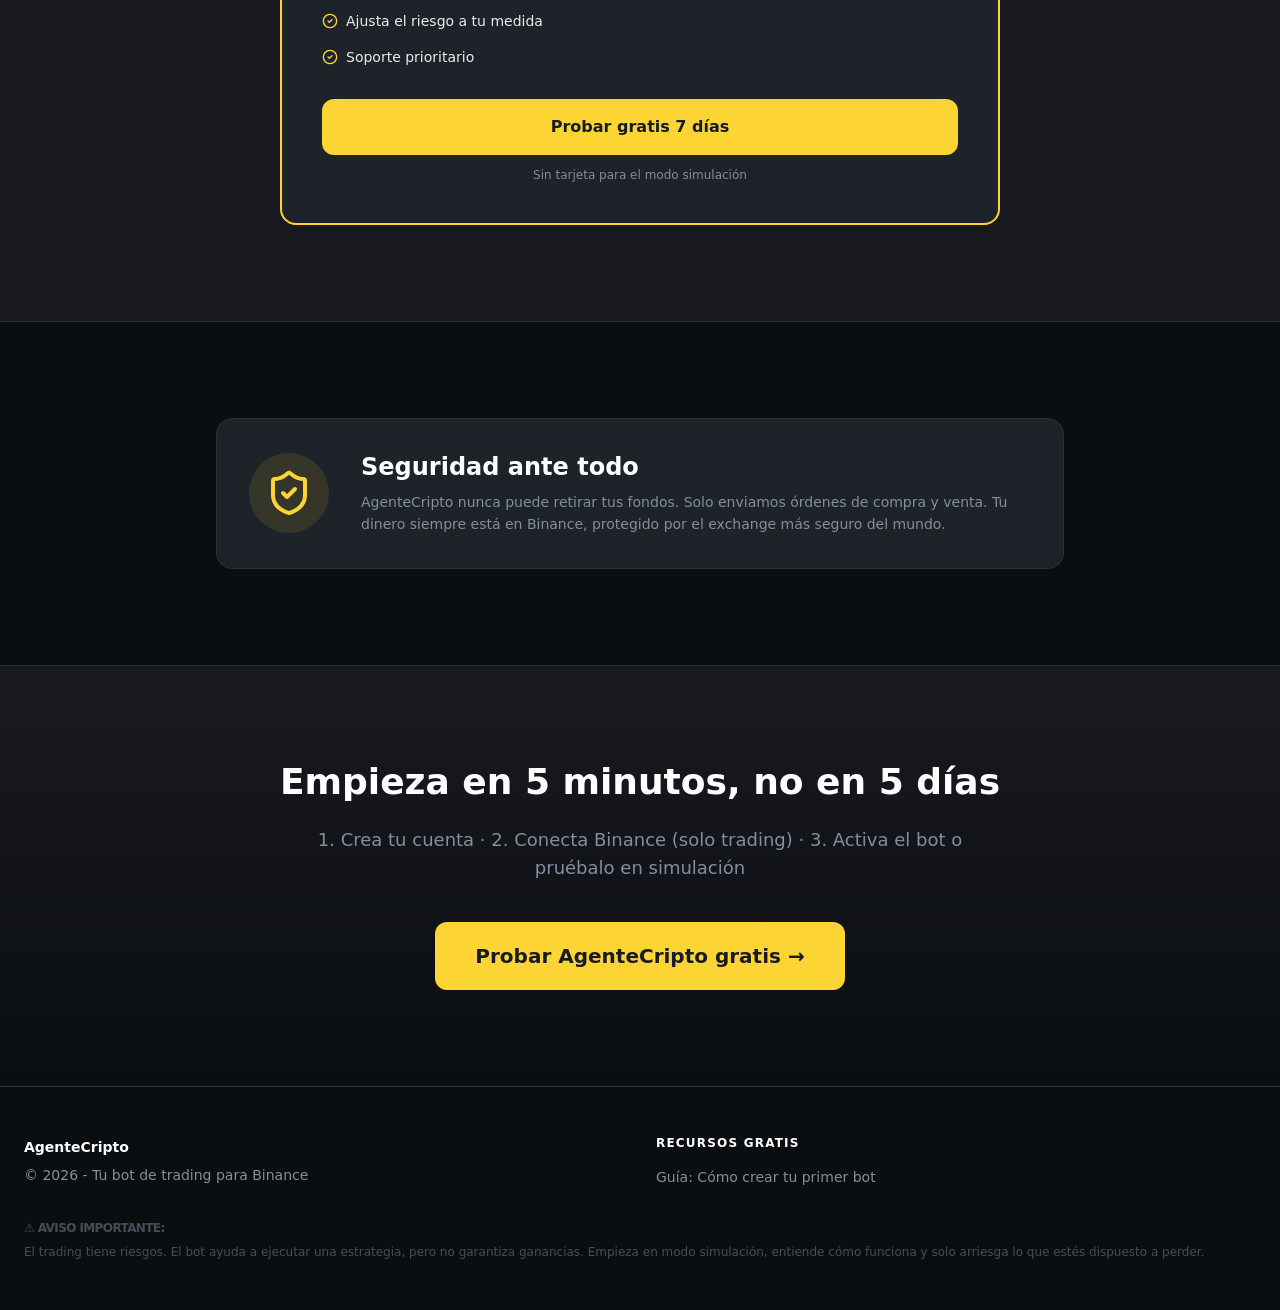
==== commit fe9b014f: "cambio home" ====
--- a/main/index.html
+++ b/main/index.html
@@ -24,8 +24,8 @@
     <link rel="icon" type="image/svg+xml" href="/assets/logoescudo-CZ7S06wX.svg" />
     <meta name="viewport" content="width=device-width, initial-scale=1.0" />
     <title>AgenteCripto - trading bot binance</title>
-    <script type="module" crossorigin src="/assets/index-DJV39P63.js"></script>
-    <link rel="stylesheet" crossorigin href="/assets/index-8EVvvYTZ.css">
+    <script type="module" crossorigin src="/assets/index-CdZ9V10G.js"></script>
+    <link rel="stylesheet" crossorigin href="/assets/index-CKeB6Wtk.css">
   </head>
   <body>
     <!-- Google Tag Manager (noscript) -->
--- a/assets/index-CKeB6Wtk.css
+++ b/assets/index-CKeB6Wtk.css
@@ -0,0 +1 @@
+@layer properties{@supports (((-webkit-hyphens:none)) and (not (margin-trim:inline))) or ((-moz-orient:inline) and (not (color:rgb(from red r g b)))){*,:before,:after,::backdrop{--tw-translate-x:0;--tw-translate-y:0;--tw-translate-z:0;--tw-scale-x:1;--tw-scale-y:1;--tw-scale-z:1;--tw-rotate-x:initial;--tw-rotate-y:initial;--tw-rotate-z:initial;--tw-skew-x:initial;--tw-skew-y:initial;--tw-space-y-reverse:0;--tw-divide-y-reverse:0;--tw-border-style:solid;--tw-gradient-position:initial;--tw-gradient-from:#0000;--tw-gradient-via:#0000;--tw-gradient-to:#0000;--tw-gradient-stops:initial;--tw-gradient-via-stops:initial;--tw-gradient-from-position:0%;--tw-gradient-via-position:50%;--tw-gradient-to-position:100%;--tw-leading:initial;--tw-font-weight:initial;--tw-tracking:initial;--tw-shadow:0 0 #0000;--tw-shadow-color:initial;--tw-shadow-alpha:100%;--tw-inset-shadow:0 0 #0000;--tw-inset-shadow-color:initial;--tw-inset-shadow-alpha:100%;--tw-ring-color:initial;--tw-ring-shadow:0 0 #0000;--tw-inset-ring-color:initial;--tw-inset-ring-shadow:0 0 #0000;--tw-ring-inset:initial;--tw-ring-offset-width:0px;--tw-ring-offset-color:#fff;--tw-ring-offset-shadow:0 0 #0000;--tw-blur:initial;--tw-brightness:initial;--tw-contrast:initial;--tw-grayscale:initial;--tw-hue-rotate:initial;--tw-invert:initial;--tw-opacity:initial;--tw-saturate:initial;--tw-sepia:initial;--tw-drop-shadow:initial;--tw-drop-shadow-color:initial;--tw-drop-shadow-alpha:100%;--tw-drop-shadow-size:initial;--tw-backdrop-blur:initial;--tw-backdrop-brightness:initial;--tw-backdrop-contrast:initial;--tw-backdrop-grayscale:initial;--tw-backdrop-hue-rotate:initial;--tw-backdrop-invert:initial;--tw-backdrop-opacity:initial;--tw-backdrop-saturate:initial;--tw-backdrop-sepia:initial;--tw-duration:initial;--tw-ease:initial;--tw-content:""}}}@layer theme{:root,:host{--font-sans:ui-sans-serif,system-ui,sans-serif,"Apple Color Emoji","Segoe UI Emoji","Segoe UI Symbol","Noto Color Emoji";--font-mono:ui-monospace,SFMono-Regular,Menlo,Monaco,Consolas,"Liberation Mono","Courier New",monospace;--color-red-300:oklch(80.8% .114 19.571);--color-red-400:oklch(70.4% .191 22.216);--color-red-500:oklch(63.7% .237 25.331);--color-red-600:oklch(57.7% .245 27.325);--color-orange-400:oklch(75% .183 55.934);--color-orange-500:oklch(70.5% .213 47.604);--color-yellow-400:oklch(85.2% .199 91.936);--color-yellow-500:oklch(79.5% .184 86.047);--color-green-300:oklch(87.1% .15 154.449);--color-green-400:oklch(79.2% .209 151.711);--color-green-500:oklch(72.3% .219 149.579);--color-sky-400:oklch(74.6% .16 232.661);--color-sky-500:oklch(68.5% .169 237.323);--color-blue-300:oklch(80.9% .105 251.813);--color-blue-400:oklch(70.7% .165 254.624);--color-blue-500:oklch(62.3% .214 259.815);--color-blue-900:oklch(37.9% .146 265.522);--color-indigo-400:oklch(67.3% .182 276.935);--color-indigo-500:oklch(58.5% .233 277.117);--color-purple-400:oklch(71.4% .203 305.504);--color-purple-500:oklch(62.7% .265 303.9);--color-gray-300:oklch(87.2% .01 258.338);--color-gray-400:oklch(70.7% .022 261.325);--color-gray-500:oklch(55.1% .027 264.364);--color-gray-600:oklch(44.6% .03 256.802);--color-gray-700:oklch(37.3% .034 259.733);--color-gray-800:oklch(27.8% .033 256.848);--color-black:#000;--color-white:#fff;--spacing:.25rem;--container-xs:20rem;--container-sm:24rem;--container-md:28rem;--container-lg:32rem;--container-2xl:42rem;--container-3xl:48rem;--container-4xl:56rem;--container-5xl:64rem;--container-7xl:80rem;--text-xs:.75rem;--text-xs--line-height:calc(1/.75);--text-sm:.875rem;--text-sm--line-height:calc(1.25/.875);--text-base:1rem;--text-base--line-height: 1.5 ;--text-lg:1.125rem;--text-lg--line-height:calc(1.75/1.125);--text-xl:1.25rem;--text-xl--line-height:calc(1.75/1.25);--text-2xl:1.5rem;--text-2xl--line-height:calc(2/1.5);--text-3xl:1.875rem;--text-3xl--line-height: 1.2 ;--text-4xl:2.25rem;--text-4xl--line-height:calc(2.5/2.25);--text-5xl:3rem;--text-5xl--line-height:1;--text-6xl:3.75rem;--text-6xl--line-height:1;--font-weight-normal:400;--font-weight-medium:500;--font-weight-semibold:600;--font-weight-bold:700;--font-weight-extrabold:800;--tracking-tighter:-.05em;--tracking-tight:-.025em;--tracking-wide:.025em;--tracking-wider:.05em;--tracking-widest:.1em;--leading-tight:1.25;--leading-relaxed:1.625;--radius-md:.375rem;--radius-lg:.5rem;--radius-xl:.75rem;--radius-2xl:1rem;--radius-3xl:1.5rem;--ease-in-out:cubic-bezier(.4,0,.2,1);--animate-spin:spin 1s linear infinite;--animate-pulse:pulse 2s cubic-bezier(.4,0,.6,1)infinite;--blur-sm:8px;--blur-md:12px;--blur-xl:24px;--blur-2xl:40px;--aspect-video:16/9;--default-transition-duration:.15s;--default-transition-timing-function:cubic-bezier(.4,0,.2,1);--default-font-family:var(--font-sans);--default-mono-font-family:var(--font-mono)}}@layer base{*,:after,:before,::backdrop{box-sizing:border-box;border:0 solid;margin:0;padding:0}::file-selector-button{box-sizing:border-box;border:0 solid;margin:0;padding:0}html,:host{-webkit-text-size-adjust:100%;tab-size:4;line-height:1.5;font-family:var(--default-font-family,ui-sans-serif,system-ui,sans-serif,"Apple Color Emoji","Segoe UI Emoji","Segoe UI Symbol","Noto Color Emoji");font-feature-settings:var(--default-font-feature-settings,normal);font-variation-settings:var(--default-font-variation-settings,normal);-webkit-tap-highlight-color:transparent}hr{height:0;color:inherit;border-top-width:1px}abbr:where([title]){-webkit-text-decoration:underline dotted;text-decoration:underline dotted}h1,h2,h3,h4,h5,h6{font-size:inherit;font-weight:inherit}a{color:inherit;-webkit-text-decoration:inherit;text-decoration:inherit}b,strong{font-weight:bolder}code,kbd,samp,pre{font-family:var(--default-mono-font-family,ui-monospace,SFMono-Regular,Menlo,Monaco,Consolas,"Liberation Mono","Courier New",monospace);font-feature-settings:var(--default-mono-font-feature-settings,normal);font-variation-settings:var(--default-mono-font-variation-settings,normal);font-size:1em}small{font-size:80%}sub,sup{vertical-align:baseline;font-size:75%;line-height:0;position:relative}sub{bottom:-.25em}sup{top:-.5em}table{text-indent:0;border-color:inherit;border-collapse:collapse}:-moz-focusring{outline:auto}progress{vertical-align:baseline}summary{display:list-item}ol,ul,menu{list-style:none}img,svg,video,canvas,audio,iframe,embed,object{vertical-align:middle;display:block}img,video{max-width:100%;height:auto}button,input,select,optgroup,textarea{font:inherit;font-feature-settings:inherit;font-variation-settings:inherit;letter-spacing:inherit;color:inherit;opacity:1;background-color:#0000;border-radius:0}::file-selector-button{font:inherit;font-feature-settings:inherit;font-variation-settings:inherit;letter-spacing:inherit;color:inherit;opacity:1;background-color:#0000;border-radius:0}:where(select:is([multiple],[size])) optgroup{font-weight:bolder}:where(select:is([multiple],[size])) optgroup option{padding-inline-start:20px}::file-selector-button{margin-inline-end:4px}::placeholder{opacity:1}@supports (not ((-webkit-appearance:-apple-pay-button))) or (contain-intrinsic-size:1px){::placeholder{color:currentColor}@supports (color:color-mix(in lab,red,red)){::placeholder{color:color-mix(in oklab,currentcolor 50%,transparent)}}}textarea{resize:vertical}::-webkit-search-decoration{-webkit-appearance:none}::-webkit-date-and-time-value{min-height:1lh;text-align:inherit}::-webkit-datetime-edit{display:inline-flex}::-webkit-datetime-edit-fields-wrapper{padding:0}::-webkit-datetime-edit{padding-block:0}::-webkit-datetime-edit-year-field{padding-block:0}::-webkit-datetime-edit-month-field{padding-block:0}::-webkit-datetime-edit-day-field{padding-block:0}::-webkit-datetime-edit-hour-field{padding-block:0}::-webkit-datetime-edit-minute-field{padding-block:0}::-webkit-datetime-edit-second-field{padding-block:0}::-webkit-datetime-edit-millisecond-field{padding-block:0}::-webkit-datetime-edit-meridiem-field{padding-block:0}::-webkit-calendar-picker-indicator{line-height:1}:-moz-ui-invalid{box-shadow:none}button,input:where([type=button],[type=reset],[type=submit]){appearance:button}::file-selector-button{appearance:button}::-webkit-inner-spin-button{height:auto}::-webkit-outer-spin-button{height:auto}[hidden]:where(:not([hidden=until-found])){display:none!important}}@layer components;@layer utilities{.pointer-events-none{pointer-events:none}.invisible{visibility:hidden}.visible{visibility:visible}.sr-only{clip-path:inset(50%);white-space:nowrap;border-width:0;width:1px;height:1px;margin:-1px;padding:0;position:absolute;overflow:hidden}.absolute{position:absolute}.fixed{position:fixed}.relative{position:relative}.sticky{position:sticky}.inset-0{inset:calc(var(--spacing)*0)}.inset-y-0{inset-block:calc(var(--spacing)*0)}.-top-4{top:calc(var(--spacing)*-4)}.-top-6{top:calc(var(--spacing)*-6)}.top-0{top:calc(var(--spacing)*0)}.top-1{top:calc(var(--spacing)*1)}.top-1\/2{top:50%}.top-2\.5{top:calc(var(--spacing)*2.5)}.top-4{top:calc(var(--spacing)*4)}.top-6{top:calc(var(--spacing)*6)}.top-full{top:100%}.-right-4{right:calc(var(--spacing)*-4)}.-right-6{right:calc(var(--spacing)*-6)}.right-0{right:calc(var(--spacing)*0)}.right-3{right:calc(var(--spacing)*3)}.right-4{right:calc(var(--spacing)*4)}.bottom-full{bottom:100%}.left-0{left:calc(var(--spacing)*0)}.left-1{left:calc(var(--spacing)*1)}.left-1\/2{left:50%}.left-3{left:calc(var(--spacing)*3)}.left-full{left:100%}.z-10{z-index:10}.z-20{z-index:20}.z-50{z-index:50}.z-\[100\]{z-index:100}.col-span-2{grid-column:span 2/span 2}.mx-auto{margin-inline:auto}.my-1{margin-block:calc(var(--spacing)*1)}.my-2{margin-block:calc(var(--spacing)*2)}.my-8{margin-block:calc(var(--spacing)*8)}.my-10{margin-block:calc(var(--spacing)*10)}.my-16{margin-block:calc(var(--spacing)*16)}.mt-0\.5{margin-top:calc(var(--spacing)*.5)}.mt-1{margin-top:calc(var(--spacing)*1)}.mt-2{margin-top:calc(var(--spacing)*2)}.mt-3{margin-top:calc(var(--spacing)*3)}.mt-4{margin-top:calc(var(--spacing)*4)}.mt-6{margin-top:calc(var(--spacing)*6)}.mt-8{margin-top:calc(var(--spacing)*8)}.mt-9{margin-top:calc(var(--spacing)*9)}.mt-10{margin-top:calc(var(--spacing)*10)}.mt-12{margin-top:calc(var(--spacing)*12)}.mt-16{margin-top:calc(var(--spacing)*16)}.mr-4{margin-right:calc(var(--spacing)*4)}.mr-8{margin-right:calc(var(--spacing)*8)}.mb-1{margin-bottom:calc(var(--spacing)*1)}.mb-1\.5{margin-bottom:calc(var(--spacing)*1.5)}.mb-2{margin-bottom:calc(var(--spacing)*2)}.mb-3{margin-bottom:calc(var(--spacing)*3)}.mb-4{margin-bottom:calc(var(--spacing)*4)}.mb-6{margin-bottom:calc(var(--spacing)*6)}.mb-8{margin-bottom:calc(var(--spacing)*8)}.mb-10{margin-bottom:calc(var(--spacing)*10)}.mb-12{margin-bottom:calc(var(--spacing)*12)}.mb-14{margin-bottom:calc(var(--spacing)*14)}.mb-16{margin-bottom:calc(var(--spacing)*16)}.mb-20{margin-bottom:calc(var(--spacing)*20)}.ml-1{margin-left:calc(var(--spacing)*1)}.ml-2{margin-left:calc(var(--spacing)*2)}.ml-4{margin-left:calc(var(--spacing)*4)}.ml-8{margin-left:calc(var(--spacing)*8)}.ml-auto{margin-left:auto}.line-clamp-4{-webkit-line-clamp:4;-webkit-box-orient:vertical;display:-webkit-box;overflow:hidden}.block{display:block}.contents{display:contents}.flex{display:flex}.grid{display:grid}.hidden{display:none}.inline-block{display:inline-block}.inline-flex{display:inline-flex}.aspect-video{aspect-ratio:var(--aspect-video)}.h-0{height:calc(var(--spacing)*0)}.h-1{height:calc(var(--spacing)*1)}.h-1\.5{height:calc(var(--spacing)*1.5)}.h-2{height:calc(var(--spacing)*2)}.h-2\.5{height:calc(var(--spacing)*2.5)}.h-3{height:calc(var(--spacing)*3)}.h-3\/4{height:75%}.h-4{height:calc(var(--spacing)*4)}.h-5{height:calc(var(--spacing)*5)}.h-6{height:calc(var(--spacing)*6)}.h-8{height:calc(var(--spacing)*8)}.h-10{height:calc(var(--spacing)*10)}.h-12{height:calc(var(--spacing)*12)}.h-16{height:calc(var(--spacing)*16)}.h-24{height:calc(var(--spacing)*24)}.h-32{height:calc(var(--spacing)*32)}.h-64{height:calc(var(--spacing)*64)}.h-\[300px\]{height:300px}.h-\[400px\]{height:400px}.h-fit{height:fit-content}.h-full{height:100%}.h-px{height:1px}.h-screen{height:100vh}.max-h-\[90vh\]{max-height:90vh}.max-h-\[150px\]{max-height:150px}.min-h-\[200px\]{min-height:200px}.min-h-\[500px\]{min-height:500px}.min-h-screen{min-height:100vh}.w-1{width:calc(var(--spacing)*1)}.w-1\/2{width:50%}.w-1\/3{width:33.3333%}.w-2{width:calc(var(--spacing)*2)}.w-2\.5{width:calc(var(--spacing)*2.5)}.w-3{width:calc(var(--spacing)*3)}.w-3\/4{width:75%}.w-4{width:calc(var(--spacing)*4)}.w-5{width:calc(var(--spacing)*5)}.w-7{width:calc(var(--spacing)*7)}.w-8{width:calc(var(--spacing)*8)}.w-9{width:calc(var(--spacing)*9)}.w-10{width:calc(var(--spacing)*10)}.w-11{width:calc(var(--spacing)*11)}.w-12{width:calc(var(--spacing)*12)}.w-16{width:calc(var(--spacing)*16)}.w-20{width:calc(var(--spacing)*20)}.w-24{width:calc(var(--spacing)*24)}.w-32{width:calc(var(--spacing)*32)}.w-48{width:calc(var(--spacing)*48)}.w-64{width:calc(var(--spacing)*64)}.w-fit{width:fit-content}.w-full{width:100%}.max-w-2xl{max-width:var(--container-2xl)}.max-w-3xl{max-width:var(--container-3xl)}.max-w-4xl{max-width:var(--container-4xl)}.max-w-5xl{max-width:var(--container-5xl)}.max-w-7xl{max-width:var(--container-7xl)}.max-w-\[450px\]{max-width:450px}.max-w-\[480px\]{max-width:480px}.max-w-lg{max-width:var(--container-lg)}.max-w-md{max-width:var(--container-md)}.max-w-none{max-width:none}.max-w-sm{max-width:var(--container-sm)}.max-w-xs{max-width:var(--container-xs)}.min-w-0{min-width:calc(var(--spacing)*0)}.min-w-\[22px\]{min-width:22px}.min-w-\[32px\]{min-width:32px}.min-w-\[200px\]{min-width:200px}.flex-1{flex:1}.shrink-0{flex-shrink:0}.border-collapse{border-collapse:collapse}.-translate-x-1\/2{--tw-translate-x: -50% ;translate:var(--tw-translate-x)var(--tw-translate-y)}.translate-x-0{--tw-translate-x:calc(var(--spacing)*0);translate:var(--tw-translate-x)var(--tw-translate-y)}.translate-x-1{--tw-translate-x:calc(var(--spacing)*1);translate:var(--tw-translate-x)var(--tw-translate-y)}.translate-x-4{--tw-translate-x:calc(var(--spacing)*4);translate:var(--tw-translate-x)var(--tw-translate-y)}.translate-x-5{--tw-translate-x:calc(var(--spacing)*5);translate:var(--tw-translate-x)var(--tw-translate-y)}.translate-x-6{--tw-translate-x:calc(var(--spacing)*6);translate:var(--tw-translate-x)var(--tw-translate-y)}.translate-x-8{--tw-translate-x:calc(var(--spacing)*8);translate:var(--tw-translate-x)var(--tw-translate-y)}.translate-x-\[-100\%\]{--tw-translate-x:-100%;translate:var(--tw-translate-x)var(--tw-translate-y)}.-translate-y-1\/2{--tw-translate-y: -50% ;translate:var(--tw-translate-x)var(--tw-translate-y)}.translate-y-3{--tw-translate-y:calc(var(--spacing)*3);translate:var(--tw-translate-x)var(--tw-translate-y)}.scale-100{--tw-scale-x:100%;--tw-scale-y:100%;--tw-scale-z:100%;scale:var(--tw-scale-x)var(--tw-scale-y)}.rotate-45{rotate:45deg}.rotate-90{rotate:90deg}.rotate-180{rotate:180deg}.skew-x-12{--tw-skew-x:skewX(12deg);transform:var(--tw-rotate-x,)var(--tw-rotate-y,)var(--tw-rotate-z,)var(--tw-skew-x,)var(--tw-skew-y,)}.transform{transform:var(--tw-rotate-x,)var(--tw-rotate-y,)var(--tw-rotate-z,)var(--tw-skew-x,)var(--tw-skew-y,)}.animate-\[loading_3s_linear\]{animation:3s linear loading}.animate-\[shimmer_2s_infinite\]{animation:2s infinite shimmer}.animate-pulse{animation:var(--animate-pulse)}.animate-spin{animation:var(--animate-spin)}.cursor-help{cursor:help}.cursor-not-allowed{cursor:not-allowed}.cursor-pointer{cursor:pointer}.resize{resize:both}.resize-none{resize:none}.appearance-none{appearance:none}.grid-cols-1{grid-template-columns:repeat(1,minmax(0,1fr))}.grid-cols-2{grid-template-columns:repeat(2,minmax(0,1fr))}.flex-col{flex-direction:column}.flex-wrap{flex-wrap:wrap}.items-baseline{align-items:baseline}.items-center{align-items:center}.items-end{align-items:flex-end}.items-start{align-items:flex-start}.justify-between{justify-content:space-between}.justify-center{justify-content:center}.justify-end{justify-content:flex-end}.gap-1{gap:calc(var(--spacing)*1)}.gap-1\.5{gap:calc(var(--spacing)*1.5)}.gap-2{gap:calc(var(--spacing)*2)}.gap-2\.5{gap:calc(var(--spacing)*2.5)}.gap-3{gap:calc(var(--spacing)*3)}.gap-4{gap:calc(var(--spacing)*4)}.gap-5{gap:calc(var(--spacing)*5)}.gap-6{gap:calc(var(--spacing)*6)}.gap-8{gap:calc(var(--spacing)*8)}.gap-12{gap:calc(var(--spacing)*12)}.gap-16{gap:calc(var(--spacing)*16)}:where(.space-y-1>:not(:last-child)){--tw-space-y-reverse:0;margin-block-start:calc(calc(var(--spacing)*1)*var(--tw-space-y-reverse));margin-block-end:calc(calc(var(--spacing)*1)*calc(1 - var(--tw-space-y-reverse)))}:where(.space-y-2>:not(:last-child)){--tw-space-y-reverse:0;margin-block-start:calc(calc(var(--spacing)*2)*var(--tw-space-y-reverse));margin-block-end:calc(calc(var(--spacing)*2)*calc(1 - var(--tw-space-y-reverse)))}:where(.space-y-3>:not(:last-child)){--tw-space-y-reverse:0;margin-block-start:calc(calc(var(--spacing)*3)*var(--tw-space-y-reverse));margin-block-end:calc(calc(var(--spacing)*3)*calc(1 - var(--tw-space-y-reverse)))}:where(.space-y-4>:not(:last-child)){--tw-space-y-reverse:0;margin-block-start:calc(calc(var(--spacing)*4)*var(--tw-space-y-reverse));margin-block-end:calc(calc(var(--spacing)*4)*calc(1 - var(--tw-space-y-reverse)))}:where(.space-y-5>:not(:last-child)){--tw-space-y-reverse:0;margin-block-start:calc(calc(var(--spacing)*5)*var(--tw-space-y-reverse));margin-block-end:calc(calc(var(--spacing)*5)*calc(1 - var(--tw-space-y-reverse)))}:where(.space-y-6>:not(:last-child)){--tw-space-y-reverse:0;margin-block-start:calc(calc(var(--spacing)*6)*var(--tw-space-y-reverse));margin-block-end:calc(calc(var(--spacing)*6)*calc(1 - var(--tw-space-y-reverse)))}:where(.space-y-8>:not(:last-child)){--tw-space-y-reverse:0;margin-block-start:calc(calc(var(--spacing)*8)*var(--tw-space-y-reverse));margin-block-end:calc(calc(var(--spacing)*8)*calc(1 - var(--tw-space-y-reverse)))}:where(.divide-y>:not(:last-child)){--tw-divide-y-reverse:0;border-bottom-style:var(--tw-border-style);border-top-style:var(--tw-border-style);border-top-width:calc(1px*var(--tw-divide-y-reverse));border-bottom-width:calc(1px*calc(1 - var(--tw-divide-y-reverse)))}:where(.divide-\[\#2b3139\]>:not(:last-child)){border-color:#2b3139}.self-end{align-self:flex-end}.truncate{text-overflow:ellipsis;white-space:nowrap;overflow:hidden}.overflow-hidden{overflow:hidden}.overflow-x-auto{overflow-x:auto}.overflow-y-auto{overflow-y:auto}.rounded{border-radius:.25rem}.rounded-2xl{border-radius:var(--radius-2xl)}.rounded-3xl{border-radius:var(--radius-3xl)}.rounded-full{border-radius:3.40282e38px}.rounded-lg{border-radius:var(--radius-lg)}.rounded-md{border-radius:var(--radius-md)}.rounded-xl{border-radius:var(--radius-xl)}.rounded-r-2xl{border-top-right-radius:var(--radius-2xl);border-bottom-right-radius:var(--radius-2xl)}.rounded-b-xl{border-bottom-right-radius:var(--radius-xl);border-bottom-left-radius:var(--radius-xl)}.border{border-style:var(--tw-border-style);border-width:1px}.border-2{border-style:var(--tw-border-style);border-width:2px}.border-y{border-block-style:var(--tw-border-style);border-block-width:1px}.border-t{border-top-style:var(--tw-border-style);border-top-width:1px}.border-r{border-right-style:var(--tw-border-style);border-right-width:1px}.border-b{border-bottom-style:var(--tw-border-style);border-bottom-width:1px}.border-l-2{border-left-style:var(--tw-border-style);border-left-width:2px}.border-l-4{border-left-style:var(--tw-border-style);border-left-width:4px}.border-dashed{--tw-border-style:dashed;border-style:dashed}.border-none{--tw-border-style:none;border-style:none}.border-\[\#2b3139\]{border-color:#2b3139}.border-\[\#2b3139\]\/50{border-color:#2b313980}.border-\[\#474d57\]{border-color:#474d57}.border-\[\#FCD535\]{border-color:#fcd535}.border-\[\#FCD535\]\/20{border-color:#fcd53533}.border-\[\#FCD535\]\/30{border-color:#fcd5354d}.border-\[\#FCD535\]\/40{border-color:#fcd53566}.border-\[\#FCD535\]\/50{border-color:#fcd53580}.border-blue-400\/20{border-color:#54a2ff33}@supports (color:color-mix(in lab,red,red)){.border-blue-400\/20{border-color:color-mix(in oklab,var(--color-blue-400)20%,transparent)}}.border-blue-500\/10{border-color:#3080ff1a}@supports (color:color-mix(in lab,red,red)){.border-blue-500\/10{border-color:color-mix(in oklab,var(--color-blue-500)10%,transparent)}}.border-blue-500\/20{border-color:#3080ff33}@supports (color:color-mix(in lab,red,red)){.border-blue-500\/20{border-color:color-mix(in oklab,var(--color-blue-500)20%,transparent)}}.border-blue-500\/30{border-color:#3080ff4d}@supports (color:color-mix(in lab,red,red)){.border-blue-500\/30{border-color:color-mix(in oklab,var(--color-blue-500)30%,transparent)}}.border-blue-500\/50{border-color:#3080ff80}@supports (color:color-mix(in lab,red,red)){.border-blue-500\/50{border-color:color-mix(in oklab,var(--color-blue-500)50%,transparent)}}.border-current{border-color:currentColor}.border-gray-400\/20{border-color:#99a1af33}@supports (color:color-mix(in lab,red,red)){.border-gray-400\/20{border-color:color-mix(in oklab,var(--color-gray-400)20%,transparent)}}.border-gray-500\/20{border-color:#6a728233}@supports (color:color-mix(in lab,red,red)){.border-gray-500\/20{border-color:color-mix(in oklab,var(--color-gray-500)20%,transparent)}}.border-gray-500\/50{border-color:#6a728280}@supports (color:color-mix(in lab,red,red)){.border-gray-500\/50{border-color:color-mix(in oklab,var(--color-gray-500)50%,transparent)}}.border-gray-600{border-color:var(--color-gray-600)}.border-gray-800{border-color:var(--color-gray-800)}.border-green-400\/20{border-color:#05df7233}@supports (color:color-mix(in lab,red,red)){.border-green-400\/20{border-color:color-mix(in oklab,var(--color-green-400)20%,transparent)}}.border-green-500\/20{border-color:#00c75833}@supports (color:color-mix(in lab,red,red)){.border-green-500\/20{border-color:color-mix(in oklab,var(--color-green-500)20%,transparent)}}.border-green-500\/30{border-color:#00c7584d}@supports (color:color-mix(in lab,red,red)){.border-green-500\/30{border-color:color-mix(in oklab,var(--color-green-500)30%,transparent)}}.border-green-500\/50{border-color:#00c75880}@supports (color:color-mix(in lab,red,red)){.border-green-500\/50{border-color:color-mix(in oklab,var(--color-green-500)50%,transparent)}}.border-indigo-500\/20{border-color:#625fff33}@supports (color:color-mix(in lab,red,red)){.border-indigo-500\/20{border-color:color-mix(in oklab,var(--color-indigo-500)20%,transparent)}}.border-orange-500\/50{border-color:#fe6e0080}@supports (color:color-mix(in lab,red,red)){.border-orange-500\/50{border-color:color-mix(in oklab,var(--color-orange-500)50%,transparent)}}.border-purple-500\/50{border-color:#ac4bff80}@supports (color:color-mix(in lab,red,red)){.border-purple-500\/50{border-color:color-mix(in oklab,var(--color-purple-500)50%,transparent)}}.border-red-400\/20{border-color:#ff656833}@supports (color:color-mix(in lab,red,red)){.border-red-400\/20{border-color:color-mix(in oklab,var(--color-red-400)20%,transparent)}}.border-red-500{border-color:var(--color-red-500)}.border-red-500\/20{border-color:#fb2c3633}@supports (color:color-mix(in lab,red,red)){.border-red-500\/20{border-color:color-mix(in oklab,var(--color-red-500)20%,transparent)}}.border-red-500\/30{border-color:#fb2c364d}@supports (color:color-mix(in lab,red,red)){.border-red-500\/30{border-color:color-mix(in oklab,var(--color-red-500)30%,transparent)}}.border-red-500\/50{border-color:#fb2c3680}@supports (color:color-mix(in lab,red,red)){.border-red-500\/50{border-color:color-mix(in oklab,var(--color-red-500)50%,transparent)}}.border-red-600\/50{border-color:#e4001480}@supports (color:color-mix(in lab,red,red)){.border-red-600\/50{border-color:color-mix(in oklab,var(--color-red-600)50%,transparent)}}.border-sky-500\/20{border-color:#00a5ef33}@supports (color:color-mix(in lab,red,red)){.border-sky-500\/20{border-color:color-mix(in oklab,var(--color-sky-500)20%,transparent)}}.border-transparent{border-color:#0000}.border-yellow-500\/20{border-color:#edb20033}@supports (color:color-mix(in lab,red,red)){.border-yellow-500\/20{border-color:color-mix(in oklab,var(--color-yellow-500)20%,transparent)}}.border-yellow-500\/50{border-color:#edb20080}@supports (color:color-mix(in lab,red,red)){.border-yellow-500\/50{border-color:color-mix(in oklab,var(--color-yellow-500)50%,transparent)}}.border-t-transparent{border-top-color:#0000}.bg-\[\#0b0e11\]{background-color:#0b0e11}.bg-\[\#0b0e11\]\/20{background-color:#0b0e1133}.bg-\[\#0b0e11\]\/30{background-color:#0b0e114d}.bg-\[\#0b0e11\]\/50{background-color:#0b0e1180}.bg-\[\#0b0e11\]\/80{background-color:#0b0e11cc}.bg-\[\#1e2329\]{background-color:#1e2329}.bg-\[\#2b3139\]{background-color:#2b3139}.bg-\[\#2b3139\]\/30{background-color:#2b31394d}.bg-\[\#2b3139\]\/50{background-color:#2b313980}.bg-\[\#161a1e\]{background-color:#161a1e}.bg-\[\#181a20\]{background-color:#181a20}.bg-\[\#181a20\]\/80{background-color:#181a20cc}.bg-\[\#252a30\]{background-color:#252a30}.bg-\[\#474d57\]{background-color:#474d57}.bg-\[\#848e9c\]{background-color:#848e9c}.bg-\[\#FCD535\]{background-color:#fcd535}.bg-\[\#FCD535\]\/5{background-color:#fcd5350d}.bg-\[\#FCD535\]\/10{background-color:#fcd5351a}.bg-\[\#FCD535\]\/30{background-color:#fcd5354d}.bg-black{background-color:var(--color-black)}.bg-black\/60{background-color:#0009}@supports (color:color-mix(in lab,red,red)){.bg-black\/60{background-color:color-mix(in oklab,var(--color-black)60%,transparent)}}.bg-blue-400{background-color:var(--color-blue-400)}.bg-blue-400\/10{background-color:#54a2ff1a}@supports (color:color-mix(in lab,red,red)){.bg-blue-400\/10{background-color:color-mix(in oklab,var(--color-blue-400)10%,transparent)}}.bg-blue-500{background-color:var(--color-blue-500)}.bg-blue-500\/5{background-color:#3080ff0d}@supports (color:color-mix(in lab,red,red)){.bg-blue-500\/5{background-color:color-mix(in oklab,var(--color-blue-500)5%,transparent)}}.bg-blue-500\/10{background-color:#3080ff1a}@supports (color:color-mix(in lab,red,red)){.bg-blue-500\/10{background-color:color-mix(in oklab,var(--color-blue-500)10%,transparent)}}.bg-blue-900\/10{background-color:#1c398e1a}@supports (color:color-mix(in lab,red,red)){.bg-blue-900\/10{background-color:color-mix(in oklab,var(--color-blue-900)10%,transparent)}}.bg-blue-900\/50{background-color:#1c398e80}@supports (color:color-mix(in lab,red,red)){.bg-blue-900\/50{background-color:color-mix(in oklab,var(--color-blue-900)50%,transparent)}}.bg-gray-400\/10{background-color:#99a1af1a}@supports (color:color-mix(in lab,red,red)){.bg-gray-400\/10{background-color:color-mix(in oklab,var(--color-gray-400)10%,transparent)}}.bg-gray-500\/10{background-color:#6a72821a}@supports (color:color-mix(in lab,red,red)){.bg-gray-500\/10{background-color:color-mix(in oklab,var(--color-gray-500)10%,transparent)}}.bg-gray-600{background-color:var(--color-gray-600)}.bg-gray-700{background-color:var(--color-gray-700)}.bg-gray-700\/50{background-color:#36415380}@supports (color:color-mix(in lab,red,red)){.bg-gray-700\/50{background-color:color-mix(in oklab,var(--color-gray-700)50%,transparent)}}.bg-green-400\/5{background-color:#05df720d}@supports (color:color-mix(in lab,red,red)){.bg-green-400\/5{background-color:color-mix(in oklab,var(--color-green-400)5%,transparent)}}.bg-green-400\/10{background-color:#05df721a}@supports (color:color-mix(in lab,red,red)){.bg-green-400\/10{background-color:color-mix(in oklab,var(--color-green-400)10%,transparent)}}.bg-green-500{background-color:var(--color-green-500)}.bg-green-500\/5{background-color:#00c7580d}@supports (color:color-mix(in lab,red,red)){.bg-green-500\/5{background-color:color-mix(in oklab,var(--color-green-500)5%,transparent)}}.bg-green-500\/10{background-color:#00c7581a}@supports (color:color-mix(in lab,red,red)){.bg-green-500\/10{background-color:color-mix(in oklab,var(--color-green-500)10%,transparent)}}.bg-green-500\/20{background-color:#00c75833}@supports (color:color-mix(in lab,red,red)){.bg-green-500\/20{background-color:color-mix(in oklab,var(--color-green-500)20%,transparent)}}.bg-green-500\/40{background-color:#00c75866}@supports (color:color-mix(in lab,red,red)){.bg-green-500\/40{background-color:color-mix(in oklab,var(--color-green-500)40%,transparent)}}.bg-indigo-500\/10{background-color:#625fff1a}@supports (color:color-mix(in lab,red,red)){.bg-indigo-500\/10{background-color:color-mix(in oklab,var(--color-indigo-500)10%,transparent)}}.bg-orange-500\/10{background-color:#fe6e001a}@supports (color:color-mix(in lab,red,red)){.bg-orange-500\/10{background-color:color-mix(in oklab,var(--color-orange-500)10%,transparent)}}.bg-purple-500\/10{background-color:#ac4bff1a}@supports (color:color-mix(in lab,red,red)){.bg-purple-500\/10{background-color:color-mix(in oklab,var(--color-purple-500)10%,transparent)}}.bg-red-400\/10{background-color:#ff65681a}@supports (color:color-mix(in lab,red,red)){.bg-red-400\/10{background-color:color-mix(in oklab,var(--color-red-400)10%,transparent)}}.bg-red-500{background-color:var(--color-red-500)}.bg-red-500\/5{background-color:#fb2c360d}@supports (color:color-mix(in lab,red,red)){.bg-red-500\/5{background-color:color-mix(in oklab,var(--color-red-500)5%,transparent)}}.bg-red-500\/10{background-color:#fb2c361a}@supports (color:color-mix(in lab,red,red)){.bg-red-500\/10{background-color:color-mix(in oklab,var(--color-red-500)10%,transparent)}}.bg-red-500\/20{background-color:#fb2c3633}@supports (color:color-mix(in lab,red,red)){.bg-red-500\/20{background-color:color-mix(in oklab,var(--color-red-500)20%,transparent)}}.bg-red-500\/40{background-color:#fb2c3666}@supports (color:color-mix(in lab,red,red)){.bg-red-500\/40{background-color:color-mix(in oklab,var(--color-red-500)40%,transparent)}}.bg-red-600\/10{background-color:#e400141a}@supports (color:color-mix(in lab,red,red)){.bg-red-600\/10{background-color:color-mix(in oklab,var(--color-red-600)10%,transparent)}}.bg-sky-500\/10{background-color:#00a5ef1a}@supports (color:color-mix(in lab,red,red)){.bg-sky-500\/10{background-color:color-mix(in oklab,var(--color-sky-500)10%,transparent)}}.bg-white{background-color:var(--color-white)}.bg-yellow-500\/5{background-color:#edb2000d}@supports (color:color-mix(in lab,red,red)){.bg-yellow-500\/5{background-color:color-mix(in oklab,var(--color-yellow-500)5%,transparent)}}.bg-yellow-500\/10{background-color:#edb2001a}@supports (color:color-mix(in lab,red,red)){.bg-yellow-500\/10{background-color:color-mix(in oklab,var(--color-yellow-500)10%,transparent)}}.bg-yellow-500\/40{background-color:#edb20066}@supports (color:color-mix(in lab,red,red)){.bg-yellow-500\/40{background-color:color-mix(in oklab,var(--color-yellow-500)40%,transparent)}}.bg-gradient-to-b{--tw-gradient-position:to bottom in oklab;background-image:linear-gradient(var(--tw-gradient-stops))}.bg-gradient-to-r{--tw-gradient-position:to right in oklab;background-image:linear-gradient(var(--tw-gradient-stops))}.bg-\[radial-gradient\(ellipse_at_top\,_var\(--tw-gradient-stops\)\)\]{background-image:radial-gradient(ellipse at top,var(--tw-gradient-stops))}.from-\[\#181a20\]{--tw-gradient-from:#181a20;--tw-gradient-stops:var(--tw-gradient-via-stops,var(--tw-gradient-position),var(--tw-gradient-from)var(--tw-gradient-from-position),var(--tw-gradient-to)var(--tw-gradient-to-position))}.from-\[\#FCD535\]\/10{--tw-gradient-from:oklab(88.1367% -.0124003 .167368/.1);--tw-gradient-stops:var(--tw-gradient-via-stops,var(--tw-gradient-position),var(--tw-gradient-from)var(--tw-gradient-from-position),var(--tw-gradient-to)var(--tw-gradient-to-position))}.from-transparent{--tw-gradient-from:transparent;--tw-gradient-stops:var(--tw-gradient-via-stops,var(--tw-gradient-position),var(--tw-gradient-from)var(--tw-gradient-from-position),var(--tw-gradient-to)var(--tw-gradient-to-position))}.via-\[\#0b0e11\]\/60{--tw-gradient-via:oklab(16.1829% -.0029636 -.00745556/.6);--tw-gradient-via-stops:var(--tw-gradient-position),var(--tw-gradient-from)var(--tw-gradient-from-position),var(--tw-gradient-via)var(--tw-gradient-via-position),var(--tw-gradient-to)var(--tw-gradient-to-position);--tw-gradient-stops:var(--tw-gradient-via-stops)}.via-white\/5{--tw-gradient-via:#ffffff0d}@supports (color:color-mix(in lab,red,red)){.via-white\/5{--tw-gradient-via:color-mix(in oklab,var(--color-white)5%,transparent)}}.via-white\/5{--tw-gradient-via-stops:var(--tw-gradient-position),var(--tw-gradient-from)var(--tw-gradient-from-position),var(--tw-gradient-via)var(--tw-gradient-via-position),var(--tw-gradient-to)var(--tw-gradient-to-position);--tw-gradient-stops:var(--tw-gradient-via-stops)}.to-\[\#0b0e11\]{--tw-gradient-to:#0b0e11;--tw-gradient-stops:var(--tw-gradient-via-stops,var(--tw-gradient-position),var(--tw-gradient-from)var(--tw-gradient-from-position),var(--tw-gradient-to)var(--tw-gradient-to-position))}.to-transparent{--tw-gradient-to:transparent;--tw-gradient-stops:var(--tw-gradient-via-stops,var(--tw-gradient-position),var(--tw-gradient-from)var(--tw-gradient-from-position),var(--tw-gradient-to)var(--tw-gradient-to-position))}.bg-cover{background-size:cover}.bg-center{background-position:50%}.bg-no-repeat{background-repeat:no-repeat}.object-contain{object-fit:contain}.object-cover{object-fit:cover}.p-1{padding:calc(var(--spacing)*1)}.p-1\.5{padding:calc(var(--spacing)*1.5)}.p-2{padding:calc(var(--spacing)*2)}.p-2\.5{padding:calc(var(--spacing)*2.5)}.p-3{padding:calc(var(--spacing)*3)}.p-4{padding:calc(var(--spacing)*4)}.p-5{padding:calc(var(--spacing)*5)}.p-6{padding:calc(var(--spacing)*6)}.p-8{padding:calc(var(--spacing)*8)}.p-10{padding:calc(var(--spacing)*10)}.p-12{padding:calc(var(--spacing)*12)}.px-1{padding-inline:calc(var(--spacing)*1)}.px-1\.5{padding-inline:calc(var(--spacing)*1.5)}.px-2{padding-inline:calc(var(--spacing)*2)}.px-2\.5{padding-inline:calc(var(--spacing)*2.5)}.px-3{padding-inline:calc(var(--spacing)*3)}.px-4{padding-inline:calc(var(--spacing)*4)}.px-6{padding-inline:calc(var(--spacing)*6)}.px-8{padding-inline:calc(var(--spacing)*8)}.px-10{padding-inline:calc(var(--spacing)*10)}.py-0\.5{padding-block:calc(var(--spacing)*.5)}.py-1{padding-block:calc(var(--spacing)*1)}.py-1\.5{padding-block:calc(var(--spacing)*1.5)}.py-2{padding-block:calc(var(--spacing)*2)}.py-2\.5{padding-block:calc(var(--spacing)*2.5)}.py-3{padding-block:calc(var(--spacing)*3)}.py-4{padding-block:calc(var(--spacing)*4)}.py-5{padding-block:calc(var(--spacing)*5)}.py-6{padding-block:calc(var(--spacing)*6)}.py-8{padding-block:calc(var(--spacing)*8)}.py-10{padding-block:calc(var(--spacing)*10)}.py-12{padding-block:calc(var(--spacing)*12)}.py-16{padding-block:calc(var(--spacing)*16)}.py-20{padding-block:calc(var(--spacing)*20)}.py-24{padding-block:calc(var(--spacing)*24)}.pt-0{padding-top:calc(var(--spacing)*0)}.pt-2{padding-top:calc(var(--spacing)*2)}.pt-3{padding-top:calc(var(--spacing)*3)}.pt-4{padding-top:calc(var(--spacing)*4)}.pt-6{padding-top:calc(var(--spacing)*6)}.pt-24{padding-top:calc(var(--spacing)*24)}.pr-1{padding-right:calc(var(--spacing)*1)}.pr-2{padding-right:calc(var(--spacing)*2)}.pr-3{padding-right:calc(var(--spacing)*3)}.pr-4{padding-right:calc(var(--spacing)*4)}.pr-10{padding-right:calc(var(--spacing)*10)}.pb-0{padding-bottom:calc(var(--spacing)*0)}.pb-2{padding-bottom:calc(var(--spacing)*2)}.pb-3{padding-bottom:calc(var(--spacing)*3)}.pb-4{padding-bottom:calc(var(--spacing)*4)}.pb-6{padding-bottom:calc(var(--spacing)*6)}.pb-20{padding-bottom:calc(var(--spacing)*20)}.pb-\[56\.25\%\]{padding-bottom:56.25%}.pl-1{padding-left:calc(var(--spacing)*1)}.pl-3{padding-left:calc(var(--spacing)*3)}.pl-4{padding-left:calc(var(--spacing)*4)}.pl-8{padding-left:calc(var(--spacing)*8)}.pl-9{padding-left:calc(var(--spacing)*9)}.pl-10{padding-left:calc(var(--spacing)*10)}.text-center{text-align:center}.text-left{text-align:left}.text-right{text-align:right}.font-mono{font-family:var(--font-mono)}.font-sans{font-family:var(--font-sans)}.text-2xl{font-size:var(--text-2xl);line-height:var(--tw-leading,var(--text-2xl--line-height))}.text-3xl{font-size:var(--text-3xl);line-height:var(--tw-leading,var(--text-3xl--line-height))}.text-4xl{font-size:var(--text-4xl);line-height:var(--tw-leading,var(--text-4xl--line-height))}.text-5xl{font-size:var(--text-5xl);line-height:var(--tw-leading,var(--text-5xl--line-height))}.text-base{font-size:var(--text-base);line-height:var(--tw-leading,var(--text-base--line-height))}.text-lg{font-size:var(--text-lg);line-height:var(--tw-leading,var(--text-lg--line-height))}.text-sm{font-size:var(--text-sm);line-height:var(--tw-leading,var(--text-sm--line-height))}.text-xl{font-size:var(--text-xl);line-height:var(--tw-leading,var(--text-xl--line-height))}.text-xs{font-size:var(--text-xs);line-height:var(--tw-leading,var(--text-xs--line-height))}.text-\[9px\]{font-size:9px}.text-\[10px\]{font-size:10px}.text-\[11px\]{font-size:11px}.leading-\[1\.1\]{--tw-leading:1.1;line-height:1.1}.leading-none{--tw-leading:1;line-height:1}.leading-relaxed{--tw-leading:var(--leading-relaxed);line-height:var(--leading-relaxed)}.leading-tight{--tw-leading:var(--leading-tight);line-height:var(--leading-tight)}.font-bold{--tw-font-weight:var(--font-weight-bold);font-weight:var(--font-weight-bold)}.font-extrabold{--tw-font-weight:var(--font-weight-extrabold);font-weight:var(--font-weight-extrabold)}.font-medium{--tw-font-weight:var(--font-weight-medium);font-weight:var(--font-weight-medium)}.font-normal{--tw-font-weight:var(--font-weight-normal);font-weight:var(--font-weight-normal)}.font-semibold{--tw-font-weight:var(--font-weight-semibold);font-weight:var(--font-weight-semibold)}.tracking-tight{--tw-tracking:var(--tracking-tight);letter-spacing:var(--tracking-tight)}.tracking-tighter{--tw-tracking:var(--tracking-tighter);letter-spacing:var(--tracking-tighter)}.tracking-wide{--tw-tracking:var(--tracking-wide);letter-spacing:var(--tracking-wide)}.tracking-wider{--tw-tracking:var(--tracking-wider);letter-spacing:var(--tracking-wider)}.tracking-widest{--tw-tracking:var(--tracking-widest);letter-spacing:var(--tracking-widest)}.break-all{word-break:break-all}.whitespace-nowrap{white-space:nowrap}.whitespace-pre-wrap{white-space:pre-wrap}.text-\[\#0b0e11\]{color:#0b0e11}.text-\[\#5e6673\]{color:#5e6673}.text-\[\#181a20\]{color:#181a20}.text-\[\#474d57\]{color:#474d57}.text-\[\#848e9c\]{color:#848e9c}.text-\[\#FCD535\]{color:#fcd535}.text-\[\#eaecef\]{color:#eaecef}.text-black{color:var(--color-black)}.text-blue-300\/60{color:#90c5ff99}@supports (color:color-mix(in lab,red,red)){.text-blue-300\/60{color:color-mix(in oklab,var(--color-blue-300)60%,transparent)}}.text-blue-400{color:var(--color-blue-400)}.text-blue-400\/80{color:#54a2ffcc}@supports (color:color-mix(in lab,red,red)){.text-blue-400\/80{color:color-mix(in oklab,var(--color-blue-400)80%,transparent)}}.text-gray-300{color:var(--color-gray-300)}.text-gray-400{color:var(--color-gray-400)}.text-gray-500{color:var(--color-gray-500)}.text-green-300\/80{color:#7bf1a8cc}@supports (color:color-mix(in lab,red,red)){.text-green-300\/80{color:color-mix(in oklab,var(--color-green-300)80%,transparent)}}.text-green-400{color:var(--color-green-400)}.text-green-500{color:var(--color-green-500)}.text-indigo-400{color:var(--color-indigo-400)}.text-orange-400{color:var(--color-orange-400)}.text-purple-400{color:var(--color-purple-400)}.text-red-300\/80{color:#ffa3a3cc}@supports (color:color-mix(in lab,red,red)){.text-red-300\/80{color:color-mix(in oklab,var(--color-red-300)80%,transparent)}}.text-red-400{color:var(--color-red-400)}.text-red-500{color:var(--color-red-500)}.text-sky-400{color:var(--color-sky-400)}.text-white{color:var(--color-white)}.text-white\/90{color:#ffffffe6}@supports (color:color-mix(in lab,red,red)){.text-white\/90{color:color-mix(in oklab,var(--color-white)90%,transparent)}}.text-yellow-400{color:var(--color-yellow-400)}.text-yellow-500{color:var(--color-yellow-500)}.text-yellow-500\/80{color:#edb200cc}@supports (color:color-mix(in lab,red,red)){.text-yellow-500\/80{color:color-mix(in oklab,var(--color-yellow-500)80%,transparent)}}.normal-case{text-transform:none}.uppercase{text-transform:uppercase}.italic{font-style:italic}.placeholder-\[\#5e6673\]::placeholder{color:#5e6673}.placeholder-\[\#474d57\]::placeholder{color:#474d57}.placeholder-gray-500::placeholder{color:var(--color-gray-500)}.placeholder-gray-600::placeholder{color:var(--color-gray-600)}.accent-\[\#FCD535\]{accent-color:#fcd535}.accent-red-500{accent-color:var(--color-red-500)}.\[color-scheme\:dark\]{color-scheme:dark}.opacity-0{opacity:0}.opacity-5{opacity:.05}.opacity-10{opacity:.1}.opacity-20{opacity:.2}.opacity-40{opacity:.4}.opacity-50{opacity:.5}.opacity-70{opacity:.7}.opacity-80{opacity:.8}.opacity-100{opacity:1}.shadow{--tw-shadow:0 1px 3px 0 var(--tw-shadow-color,#0000001a),0 1px 2px -1px var(--tw-shadow-color,#0000001a);box-shadow:var(--tw-inset-shadow),var(--tw-inset-ring-shadow),var(--tw-ring-offset-shadow),var(--tw-ring-shadow),var(--tw-shadow)}.shadow-2xl{--tw-shadow:0 25px 50px -12px var(--tw-shadow-color,#00000040);box-shadow:var(--tw-inset-shadow),var(--tw-inset-ring-shadow),var(--tw-ring-offset-shadow),var(--tw-ring-shadow),var(--tw-shadow)}.shadow-\[0_0_10px_rgba\(252\,213\,53\,0\.05\)\]{--tw-shadow:0 0 10px var(--tw-shadow-color,#fcd5350d);box-shadow:var(--tw-inset-shadow),var(--tw-inset-ring-shadow),var(--tw-ring-offset-shadow),var(--tw-ring-shadow),var(--tw-shadow)}.shadow-\[0_0_15px_-5px_\#FCD535\]{--tw-shadow:0 0 15px -5px var(--tw-shadow-color,#fcd535);box-shadow:var(--tw-inset-shadow),var(--tw-inset-ring-shadow),var(--tw-ring-offset-shadow),var(--tw-ring-shadow),var(--tw-shadow)}.shadow-\[0_0_15px_-5px_rgba\(252\,213\,53\,0\.3\)\]{--tw-shadow:0 0 15px -5px var(--tw-shadow-color,#fcd5354d);box-shadow:var(--tw-inset-shadow),var(--tw-inset-ring-shadow),var(--tw-ring-offset-shadow),var(--tw-ring-shadow),var(--tw-shadow)}.shadow-\[0_0_15px_-5px_rgba\(252\,213\,53\,0\.15\)\]{--tw-shadow:0 0 15px -5px var(--tw-shadow-color,#fcd53526);box-shadow:var(--tw-inset-shadow),var(--tw-inset-ring-shadow),var(--tw-ring-offset-shadow),var(--tw-ring-shadow),var(--tw-shadow)}.shadow-\[0_0_15px_-10px_rgba\(59\,130\,246\,0\.3\)\]{--tw-shadow:0 0 15px -10px var(--tw-shadow-color,#3b82f64d);box-shadow:var(--tw-inset-shadow),var(--tw-inset-ring-shadow),var(--tw-ring-offset-shadow),var(--tw-ring-shadow),var(--tw-shadow)}.shadow-lg{--tw-shadow:0 10px 15px -3px var(--tw-shadow-color,#0000001a),0 4px 6px -4px var(--tw-shadow-color,#0000001a);box-shadow:var(--tw-inset-shadow),var(--tw-inset-ring-shadow),var(--tw-ring-offset-shadow),var(--tw-ring-shadow),var(--tw-shadow)}.shadow-md{--tw-shadow:0 4px 6px -1px var(--tw-shadow-color,#0000001a),0 2px 4px -2px var(--tw-shadow-color,#0000001a);box-shadow:var(--tw-inset-shadow),var(--tw-inset-ring-shadow),var(--tw-ring-offset-shadow),var(--tw-ring-shadow),var(--tw-shadow)}.shadow-sm{--tw-shadow:0 1px 3px 0 var(--tw-shadow-color,#0000001a),0 1px 2px -1px var(--tw-shadow-color,#0000001a);box-shadow:var(--tw-inset-shadow),var(--tw-inset-ring-shadow),var(--tw-ring-offset-shadow),var(--tw-ring-shadow),var(--tw-shadow)}.shadow-xl{--tw-shadow:0 20px 25px -5px var(--tw-shadow-color,#0000001a),0 8px 10px -6px var(--tw-shadow-color,#0000001a);box-shadow:var(--tw-inset-shadow),var(--tw-inset-ring-shadow),var(--tw-ring-offset-shadow),var(--tw-ring-shadow),var(--tw-shadow)}.ring-0{--tw-ring-shadow:var(--tw-ring-inset,)0 0 0 calc(0px + var(--tw-ring-offset-width))var(--tw-ring-color,currentcolor);box-shadow:var(--tw-inset-shadow),var(--tw-inset-ring-shadow),var(--tw-ring-offset-shadow),var(--tw-ring-shadow),var(--tw-shadow)}.shadow-\[\#FCD535\]\/5{--tw-shadow-color:#fcd5350d}@supports (color:color-mix(in lab,red,red)){.shadow-\[\#FCD535\]\/5{--tw-shadow-color:color-mix(in oklab,oklab(88.1367% -.0124003 .167368/.05) var(--tw-shadow-alpha),transparent)}}.shadow-\[\#FCD535\]\/10{--tw-shadow-color:#fcd5351a}@supports (color:color-mix(in lab,red,red)){.shadow-\[\#FCD535\]\/10{--tw-shadow-color:color-mix(in oklab,oklab(88.1367% -.0124003 .167368/.1) var(--tw-shadow-alpha),transparent)}}.shadow-black\/50{--tw-shadow-color:#00000080}@supports (color:color-mix(in lab,red,red)){.shadow-black\/50{--tw-shadow-color:color-mix(in oklab,color-mix(in oklab,var(--color-black)50%,transparent)var(--tw-shadow-alpha),transparent)}}.shadow-yellow-500\/10{--tw-shadow-color:#edb2001a}@supports (color:color-mix(in lab,red,red)){.shadow-yellow-500\/10{--tw-shadow-color:color-mix(in oklab,color-mix(in oklab,var(--color-yellow-500)10%,transparent)var(--tw-shadow-alpha),transparent)}}.blur-2xl{--tw-blur:blur(var(--blur-2xl));filter:var(--tw-blur,)var(--tw-brightness,)var(--tw-contrast,)var(--tw-grayscale,)var(--tw-hue-rotate,)var(--tw-invert,)var(--tw-saturate,)var(--tw-sepia,)var(--tw-drop-shadow,)}.blur-\[100px\]{--tw-blur:blur(100px);filter:var(--tw-blur,)var(--tw-brightness,)var(--tw-contrast,)var(--tw-grayscale,)var(--tw-hue-rotate,)var(--tw-invert,)var(--tw-saturate,)var(--tw-sepia,)var(--tw-drop-shadow,)}.blur-xl{--tw-blur:blur(var(--blur-xl));filter:var(--tw-blur,)var(--tw-brightness,)var(--tw-contrast,)var(--tw-grayscale,)var(--tw-hue-rotate,)var(--tw-invert,)var(--tw-saturate,)var(--tw-sepia,)var(--tw-drop-shadow,)}.grayscale{--tw-grayscale:grayscale(100%);filter:var(--tw-blur,)var(--tw-brightness,)var(--tw-contrast,)var(--tw-grayscale,)var(--tw-hue-rotate,)var(--tw-invert,)var(--tw-saturate,)var(--tw-sepia,)var(--tw-drop-shadow,)}.grayscale-\[30\%\]{--tw-grayscale:grayscale(30%);filter:var(--tw-blur,)var(--tw-brightness,)var(--tw-contrast,)var(--tw-grayscale,)var(--tw-hue-rotate,)var(--tw-invert,)var(--tw-saturate,)var(--tw-sepia,)var(--tw-drop-shadow,)}.backdrop-blur-md{--tw-backdrop-blur:blur(var(--blur-md));-webkit-backdrop-filter:var(--tw-backdrop-blur,)var(--tw-backdrop-brightness,)var(--tw-backdrop-contrast,)var(--tw-backdrop-grayscale,)var(--tw-backdrop-hue-rotate,)var(--tw-backdrop-invert,)var(--tw-backdrop-opacity,)var(--tw-backdrop-saturate,)var(--tw-backdrop-sepia,);backdrop-filter:var(--tw-backdrop-blur,)var(--tw-backdrop-brightness,)var(--tw-backdrop-contrast,)var(--tw-backdrop-grayscale,)var(--tw-backdrop-hue-rotate,)var(--tw-backdrop-invert,)var(--tw-backdrop-opacity,)var(--tw-backdrop-saturate,)var(--tw-backdrop-sepia,)}.backdrop-blur-sm{--tw-backdrop-blur:blur(var(--blur-sm));-webkit-backdrop-filter:var(--tw-backdrop-blur,)var(--tw-backdrop-brightness,)var(--tw-backdrop-contrast,)var(--tw-backdrop-grayscale,)var(--tw-backdrop-hue-rotate,)var(--tw-backdrop-invert,)var(--tw-backdrop-opacity,)var(--tw-backdrop-saturate,)var(--tw-backdrop-sepia,);backdrop-filter:var(--tw-backdrop-blur,)var(--tw-backdrop-brightness,)var(--tw-backdrop-contrast,)var(--tw-backdrop-grayscale,)var(--tw-backdrop-hue-rotate,)var(--tw-backdrop-invert,)var(--tw-backdrop-opacity,)var(--tw-backdrop-saturate,)var(--tw-backdrop-sepia,)}.transition{transition-property:color,background-color,border-color,outline-color,text-decoration-color,fill,stroke,--tw-gradient-from,--tw-gradient-via,--tw-gradient-to,opacity,box-shadow,transform,translate,scale,rotate,filter,-webkit-backdrop-filter,backdrop-filter,display,content-visibility,overlay,pointer-events;transition-timing-function:var(--tw-ease,var(--default-transition-timing-function));transition-duration:var(--tw-duration,var(--default-transition-duration))}.transition-all{transition-property:all;transition-timing-function:var(--tw-ease,var(--default-transition-timing-function));transition-duration:var(--tw-duration,var(--default-transition-duration))}.transition-colors{transition-property:color,background-color,border-color,outline-color,text-decoration-color,fill,stroke,--tw-gradient-from,--tw-gradient-via,--tw-gradient-to;transition-timing-function:var(--tw-ease,var(--default-transition-timing-function));transition-duration:var(--tw-duration,var(--default-transition-duration))}.transition-opacity{transition-property:opacity;transition-timing-function:var(--tw-ease,var(--default-transition-timing-function));transition-duration:var(--tw-duration,var(--default-transition-duration))}.transition-transform{transition-property:transform,translate,scale,rotate;transition-timing-function:var(--tw-ease,var(--default-transition-timing-function));transition-duration:var(--tw-duration,var(--default-transition-duration))}.duration-200{--tw-duration:.2s;transition-duration:.2s}.duration-300{--tw-duration:.3s;transition-duration:.3s}.duration-500{--tw-duration:.5s;transition-duration:.5s}.duration-1000{--tw-duration:1s;transition-duration:1s}.ease-in-out{--tw-ease:var(--ease-in-out);transition-timing-function:var(--ease-in-out)}.outline-none{--tw-outline-style:none;outline-style:none}.select-none{-webkit-user-select:none;user-select:none}.group-focus-within\:text-\[\#FCD535\]:is(:where(.group):focus-within *){color:#fcd535}@media(hover:hover){.group-hover\:block:is(:where(.group):hover *){display:block}.group-hover\:flex:is(:where(.group):hover *){display:flex}.group-hover\:translate-x-1:is(:where(.group):hover *){--tw-translate-x:calc(var(--spacing)*1);translate:var(--tw-translate-x)var(--tw-translate-y)}.group-hover\:scale-110:is(:where(.group):hover *){--tw-scale-x:110%;--tw-scale-y:110%;--tw-scale-z:110%;scale:var(--tw-scale-x)var(--tw-scale-y)}.group-hover\:rotate-180:is(:where(.group):hover *){rotate:180deg}.group-hover\:border-\[\#FCD535\]\/40:is(:where(.group):hover *){border-color:#fcd53566}.group-hover\:text-\[\#FCD535\]:is(:where(.group):hover *){color:#fcd535}.group-hover\:text-\[\#eaecef\]:is(:where(.group):hover *){color:#eaecef}.group-hover\:opacity-100:is(:where(.group):hover *){opacity:1}.group-hover\:grayscale-0:is(:where(.group):hover *){--tw-grayscale:grayscale(0%);filter:var(--tw-blur,)var(--tw-brightness,)var(--tw-contrast,)var(--tw-grayscale,)var(--tw-hue-rotate,)var(--tw-invert,)var(--tw-saturate,)var(--tw-sepia,)var(--tw-drop-shadow,)}}.peer-checked\:bg-\[\#FCD535\]:is(:where(.peer):checked~*){background-color:#fcd535}.peer-checked\:bg-blue-500:is(:where(.peer):checked~*){background-color:var(--color-blue-500)}.peer-focus\:ring-2:is(:where(.peer):focus~*){--tw-ring-shadow:var(--tw-ring-inset,)0 0 0 calc(2px + var(--tw-ring-offset-width))var(--tw-ring-color,currentcolor);box-shadow:var(--tw-inset-shadow),var(--tw-inset-ring-shadow),var(--tw-ring-offset-shadow),var(--tw-ring-shadow),var(--tw-shadow)}.peer-focus\:ring-\[\#FCD535\]\/50:is(:where(.peer):focus~*){--tw-ring-color:oklab(88.1367% -.0124003 .167368/.5)}.peer-focus\:outline-none:is(:where(.peer):focus~*){--tw-outline-style:none;outline-style:none}.selection\:bg-\[\#FCD535\] ::selection{background-color:#fcd535}.selection\:bg-\[\#FCD535\]::selection{background-color:#fcd535}.selection\:text-black ::selection{color:var(--color-black)}.selection\:text-black::selection{color:var(--color-black)}.placeholder\:text-\[\#474d57\]::placeholder{color:#474d57}.placeholder\:normal-case::placeholder{text-transform:none}.after\:absolute:after{content:var(--tw-content);position:absolute}.after\:top-\[2px\]:after{content:var(--tw-content);top:2px}.after\:left-\[2px\]:after{content:var(--tw-content);left:2px}.after\:h-5:after{content:var(--tw-content);height:calc(var(--spacing)*5)}.after\:w-5:after{content:var(--tw-content);width:calc(var(--spacing)*5)}.after\:rounded-full:after{content:var(--tw-content);border-radius:3.40282e38px}.after\:border:after{content:var(--tw-content);border-style:var(--tw-border-style);border-width:1px}.after\:border-gray-300:after{content:var(--tw-content);border-color:var(--color-gray-300)}.after\:bg-\[\#848e9c\]:after{content:var(--tw-content);background-color:#848e9c}.after\:bg-white:after{content:var(--tw-content);background-color:var(--color-white)}.after\:transition-all:after{content:var(--tw-content);transition-property:all;transition-timing-function:var(--tw-ease,var(--default-transition-timing-function));transition-duration:var(--tw-duration,var(--default-transition-duration))}.after\:content-\[\'\'\]:after{--tw-content:"";content:var(--tw-content)}.peer-checked\:after\:translate-x-full:is(:where(.peer):checked~*):after{content:var(--tw-content);--tw-translate-x:100%;translate:var(--tw-translate-x)var(--tw-translate-y)}.peer-checked\:after\:border-black:is(:where(.peer):checked~*):after{content:var(--tw-content);border-color:var(--color-black)}.peer-checked\:after\:border-white:is(:where(.peer):checked~*):after{content:var(--tw-content);border-color:var(--color-white)}.peer-checked\:after\:bg-black:is(:where(.peer):checked~*):after{content:var(--tw-content);background-color:var(--color-black)}.first\:rounded-t-xl:first-child{border-top-left-radius:var(--radius-xl);border-top-right-radius:var(--radius-xl)}.last\:rounded-b-xl:last-child{border-bottom-right-radius:var(--radius-xl);border-bottom-left-radius:var(--radius-xl)}.last\:border-0:last-child{border-style:var(--tw-border-style);border-width:0}@media(hover:hover){.hover\:translate-y-\[-2px\]:hover{--tw-translate-y:-2px;translate:var(--tw-translate-x)var(--tw-translate-y)}.hover\:scale-105:hover{--tw-scale-x:105%;--tw-scale-y:105%;--tw-scale-z:105%;scale:var(--tw-scale-x)var(--tw-scale-y)}.hover\:border-\[\#474d57\]:hover{border-color:#474d57}.hover\:border-\[\#848e9c\]:hover{border-color:#848e9c}.hover\:border-\[\#FCD535\]:hover{border-color:#fcd535}.hover\:border-\[\#FCD535\]\/20:hover{border-color:#fcd53533}.hover\:border-red-400\/30:hover{border-color:#ff65684d}@supports (color:color-mix(in lab,red,red)){.hover\:border-red-400\/30:hover{border-color:color-mix(in oklab,var(--color-red-400)30%,transparent)}}.hover\:bg-\[\#1e2329\]:hover{background-color:#1e2329}.hover\:bg-\[\#2b3139\]:hover{background-color:#2b3139}.hover\:bg-\[\#2b3139\]\/50:hover{background-color:#2b313980}.hover\:bg-\[\#161a1e\]:hover{background-color:#161a1e}.hover\:bg-\[\#252a30\]:hover{background-color:#252a30}.hover\:bg-\[\#363c45\]:hover{background-color:#363c45}.hover\:bg-\[\#F0B90B\]:hover{background-color:#f0b90b}.hover\:bg-\[\#F0C930\]:hover{background-color:#f0c930}.hover\:bg-\[\#F0CA00\]:hover{background-color:#f0ca00}.hover\:bg-\[\#FCD535\]:hover{background-color:#fcd535}.hover\:bg-\[\#e0bd2f\]:hover{background-color:#e0bd2f}.hover\:bg-\[\#e5c02b\]:hover{background-color:#e5c02b}.hover\:bg-\[\#e6c12c\]:hover{background-color:#e6c12c}.hover\:bg-\[\#ffe066\]:hover{background-color:#ffe066}.hover\:bg-red-400\/10:hover{background-color:#ff65681a}@supports (color:color-mix(in lab,red,red)){.hover\:bg-red-400\/10:hover{background-color:color-mix(in oklab,var(--color-red-400)10%,transparent)}}.hover\:bg-red-500\/10:hover{background-color:#fb2c361a}@supports (color:color-mix(in lab,red,red)){.hover\:bg-red-500\/10:hover{background-color:color-mix(in oklab,var(--color-red-500)10%,transparent)}}.hover\:bg-red-500\/20:hover{background-color:#fb2c3633}@supports (color:color-mix(in lab,red,red)){.hover\:bg-red-500\/20:hover{background-color:color-mix(in oklab,var(--color-red-500)20%,transparent)}}.hover\:bg-red-600:hover{background-color:var(--color-red-600)}.hover\:text-\[\#181a20\]:hover{color:#181a20}.hover\:text-\[\#F0B90B\]:hover{color:#f0b90b}.hover\:text-\[\#FCD535\]:hover{color:#fcd535}.hover\:text-\[\#e5c02b\]:hover{color:#e5c02b}.hover\:text-\[\#eaecef\]:hover{color:#eaecef}.hover\:text-blue-400:hover{color:var(--color-blue-400)}.hover\:text-green-400:hover{color:var(--color-green-400)}.hover\:text-red-300:hover{color:var(--color-red-300)}.hover\:text-red-400:hover{color:var(--color-red-400)}.hover\:text-white:hover{color:var(--color-white)}.hover\:underline:hover{text-decoration-line:underline}.hover\:shadow-lg:hover{--tw-shadow:0 10px 15px -3px var(--tw-shadow-color,#0000001a),0 4px 6px -4px var(--tw-shadow-color,#0000001a);box-shadow:var(--tw-inset-shadow),var(--tw-inset-ring-shadow),var(--tw-ring-offset-shadow),var(--tw-ring-shadow),var(--tw-shadow)}.hover\:shadow-black\/20:hover{--tw-shadow-color:#0003}@supports (color:color-mix(in lab,red,red)){.hover\:shadow-black\/20:hover{--tw-shadow-color:color-mix(in oklab,color-mix(in oklab,var(--color-black)20%,transparent)var(--tw-shadow-alpha),transparent)}}}.focus\:border-\[\#FCD535\]:focus{border-color:#fcd535}.focus\:border-red-500:focus{border-color:var(--color-red-500)}.focus\:text-\[\#eaecef\]:focus{color:#eaecef}.focus\:ring-1:focus{--tw-ring-shadow:var(--tw-ring-inset,)0 0 0 calc(1px + var(--tw-ring-offset-width))var(--tw-ring-color,currentcolor);box-shadow:var(--tw-inset-shadow),var(--tw-inset-ring-shadow),var(--tw-ring-offset-shadow),var(--tw-ring-shadow),var(--tw-shadow)}.focus\:ring-\[\#FCD535\]:focus{--tw-ring-color:#fcd535}.focus\:outline-none:focus{--tw-outline-style:none;outline-style:none}.disabled\:cursor-not-allowed:disabled{cursor:not-allowed}.disabled\:opacity-50:disabled{opacity:.5}.disabled\:opacity-70:disabled{opacity:.7}@media(min-width:40rem){.sm\:col-span-2{grid-column:span 2/span 2}.sm\:flex{display:flex}.sm\:w-72{width:calc(var(--spacing)*72)}.sm\:w-auto{width:auto}.sm\:grid-cols-2{grid-template-columns:repeat(2,minmax(0,1fr))}.sm\:flex-row{flex-direction:row}.sm\:items-center{align-items:center}}@media(min-width:48rem){.md\:col-span-2{grid-column:span 2/span 2}.md\:flex{display:flex}.md\:grid-cols-2{grid-template-columns:repeat(2,minmax(0,1fr))}.md\:grid-cols-3{grid-template-columns:repeat(3,minmax(0,1fr))}.md\:grid-cols-4{grid-template-columns:repeat(4,minmax(0,1fr))}.md\:grid-cols-5{grid-template-columns:repeat(5,minmax(0,1fr))}.md\:flex-row{flex-direction:row}.md\:items-center{align-items:center}.md\:text-4xl{font-size:var(--text-4xl);line-height:var(--tw-leading,var(--text-4xl--line-height))}.md\:text-6xl{font-size:var(--text-6xl);line-height:var(--tw-leading,var(--text-6xl--line-height))}.md\:text-base{font-size:var(--text-base);line-height:var(--tw-leading,var(--text-base--line-height))}.md\:opacity-0{opacity:0}@media(hover:hover){.md\:group-hover\:opacity-100:is(:where(.group):hover *){opacity:1}}}@media(min-width:64rem){.lg\:col-span-1{grid-column:span 1/span 1}.lg\:col-span-2{grid-column:span 2/span 2}.lg\:mt-12{margin-top:calc(var(--spacing)*12)}.lg\:w-1\/2{width:50%}.lg\:grid-cols-2{grid-template-columns:repeat(2,minmax(0,1fr))}.lg\:grid-cols-3{grid-template-columns:repeat(3,minmax(0,1fr))}.lg\:grid-cols-4{grid-template-columns:repeat(4,minmax(0,1fr))}.lg\:grid-cols-5{grid-template-columns:repeat(5,minmax(0,1fr))}.lg\:flex-row{flex-direction:row}.lg\:items-center{align-items:center}.lg\:self-auto{align-self:auto}}@media(min-width:80rem){.xl\:grid-cols-2{grid-template-columns:repeat(2,minmax(0,1fr))}}}@property --tw-translate-x{syntax:"*";inherits:false;initial-value:0}@property --tw-translate-y{syntax:"*";inherits:false;initial-value:0}@property --tw-translate-z{syntax:"*";inherits:false;initial-value:0}@property --tw-scale-x{syntax:"*";inherits:false;initial-value:1}@property --tw-scale-y{syntax:"*";inherits:false;initial-value:1}@property --tw-scale-z{syntax:"*";inherits:false;initial-value:1}@property --tw-rotate-x{syntax:"*";inherits:false}@property --tw-rotate-y{syntax:"*";inherits:false}@property --tw-rotate-z{syntax:"*";inherits:false}@property --tw-skew-x{syntax:"*";inherits:false}@property --tw-skew-y{syntax:"*";inherits:false}@property --tw-space-y-reverse{syntax:"*";inherits:false;initial-value:0}@property --tw-divide-y-reverse{syntax:"*";inherits:false;initial-value:0}@property --tw-border-style{syntax:"*";inherits:false;initial-value:solid}@property --tw-gradient-position{syntax:"*";inherits:false}@property --tw-gradient-from{syntax:"<color>";inherits:false;initial-value:#0000}@property --tw-gradient-via{syntax:"<color>";inherits:false;initial-value:#0000}@property --tw-gradient-to{syntax:"<color>";inherits:false;initial-value:#0000}@property --tw-gradient-stops{syntax:"*";inherits:false}@property --tw-gradient-via-stops{syntax:"*";inherits:false}@property --tw-gradient-from-position{syntax:"<length-percentage>";inherits:false;initial-value:0%}@property --tw-gradient-via-position{syntax:"<length-percentage>";inherits:false;initial-value:50%}@property --tw-gradient-to-position{syntax:"<length-percentage>";inherits:false;initial-value:100%}@property --tw-leading{syntax:"*";inherits:false}@property --tw-font-weight{syntax:"*";inherits:false}@property --tw-tracking{syntax:"*";inherits:false}@property --tw-shadow{syntax:"*";inherits:false;initial-value:0 0 #0000}@property --tw-shadow-color{syntax:"*";inherits:false}@property --tw-shadow-alpha{syntax:"<percentage>";inherits:false;initial-value:100%}@property --tw-inset-shadow{syntax:"*";inherits:false;initial-value:0 0 #0000}@property --tw-inset-shadow-color{syntax:"*";inherits:false}@property --tw-inset-shadow-alpha{syntax:"<percentage>";inherits:false;initial-value:100%}@property --tw-ring-color{syntax:"*";inherits:false}@property --tw-ring-shadow{syntax:"*";inherits:false;initial-value:0 0 #0000}@property --tw-inset-ring-color{syntax:"*";inherits:false}@property --tw-inset-ring-shadow{syntax:"*";inherits:false;initial-value:0 0 #0000}@property --tw-ring-inset{syntax:"*";inherits:false}@property --tw-ring-offset-width{syntax:"<length>";inherits:false;initial-value:0}@property --tw-ring-offset-color{syntax:"*";inherits:false;initial-value:#fff}@property --tw-ring-offset-shadow{syntax:"*";inherits:false;initial-value:0 0 #0000}@property --tw-blur{syntax:"*";inherits:false}@property --tw-brightness{syntax:"*";inherits:false}@property --tw-contrast{syntax:"*";inherits:false}@property --tw-grayscale{syntax:"*";inherits:false}@property --tw-hue-rotate{syntax:"*";inherits:false}@property --tw-invert{syntax:"*";inherits:false}@property --tw-opacity{syntax:"*";inherits:false}@property --tw-saturate{syntax:"*";inherits:false}@property --tw-sepia{syntax:"*";inherits:false}@property --tw-drop-shadow{syntax:"*";inherits:false}@property --tw-drop-shadow-color{syntax:"*";inherits:false}@property --tw-drop-shadow-alpha{syntax:"<percentage>";inherits:false;initial-value:100%}@property --tw-drop-shadow-size{syntax:"*";inherits:false}@property --tw-backdrop-blur{syntax:"*";inherits:false}@property --tw-backdrop-brightness{syntax:"*";inherits:false}@property --tw-backdrop-contrast{syntax:"*";inherits:false}@property --tw-backdrop-grayscale{syntax:"*";inherits:false}@property --tw-backdrop-hue-rotate{syntax:"*";inherits:false}@property --tw-backdrop-invert{syntax:"*";inherits:false}@property --tw-backdrop-opacity{syntax:"*";inherits:false}@property --tw-backdrop-saturate{syntax:"*";inherits:false}@property --tw-backdrop-sepia{syntax:"*";inherits:false}@property --tw-duration{syntax:"*";inherits:false}@property --tw-ease{syntax:"*";inherits:false}@property --tw-content{syntax:"*";inherits:false;initial-value:""}@keyframes spin{to{transform:rotate(360deg)}}@keyframes pulse{50%{opacity:.5}}
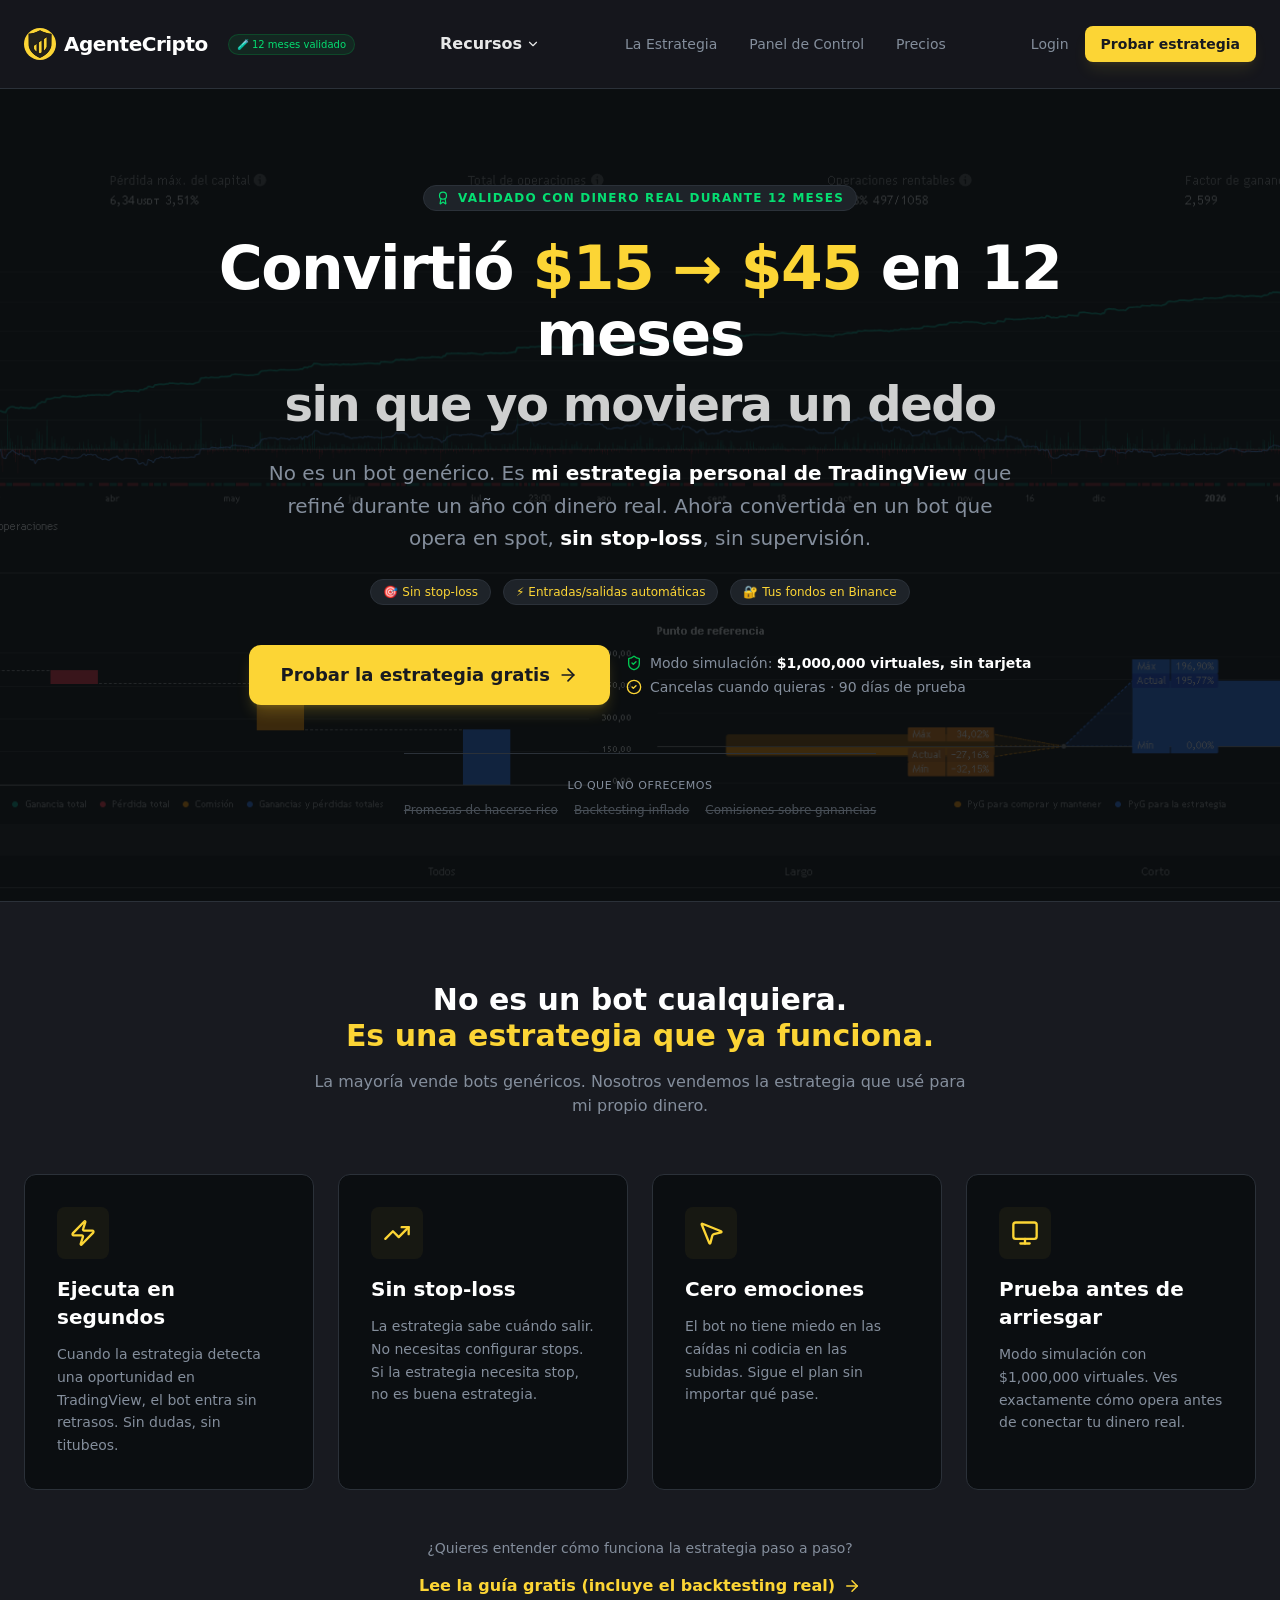
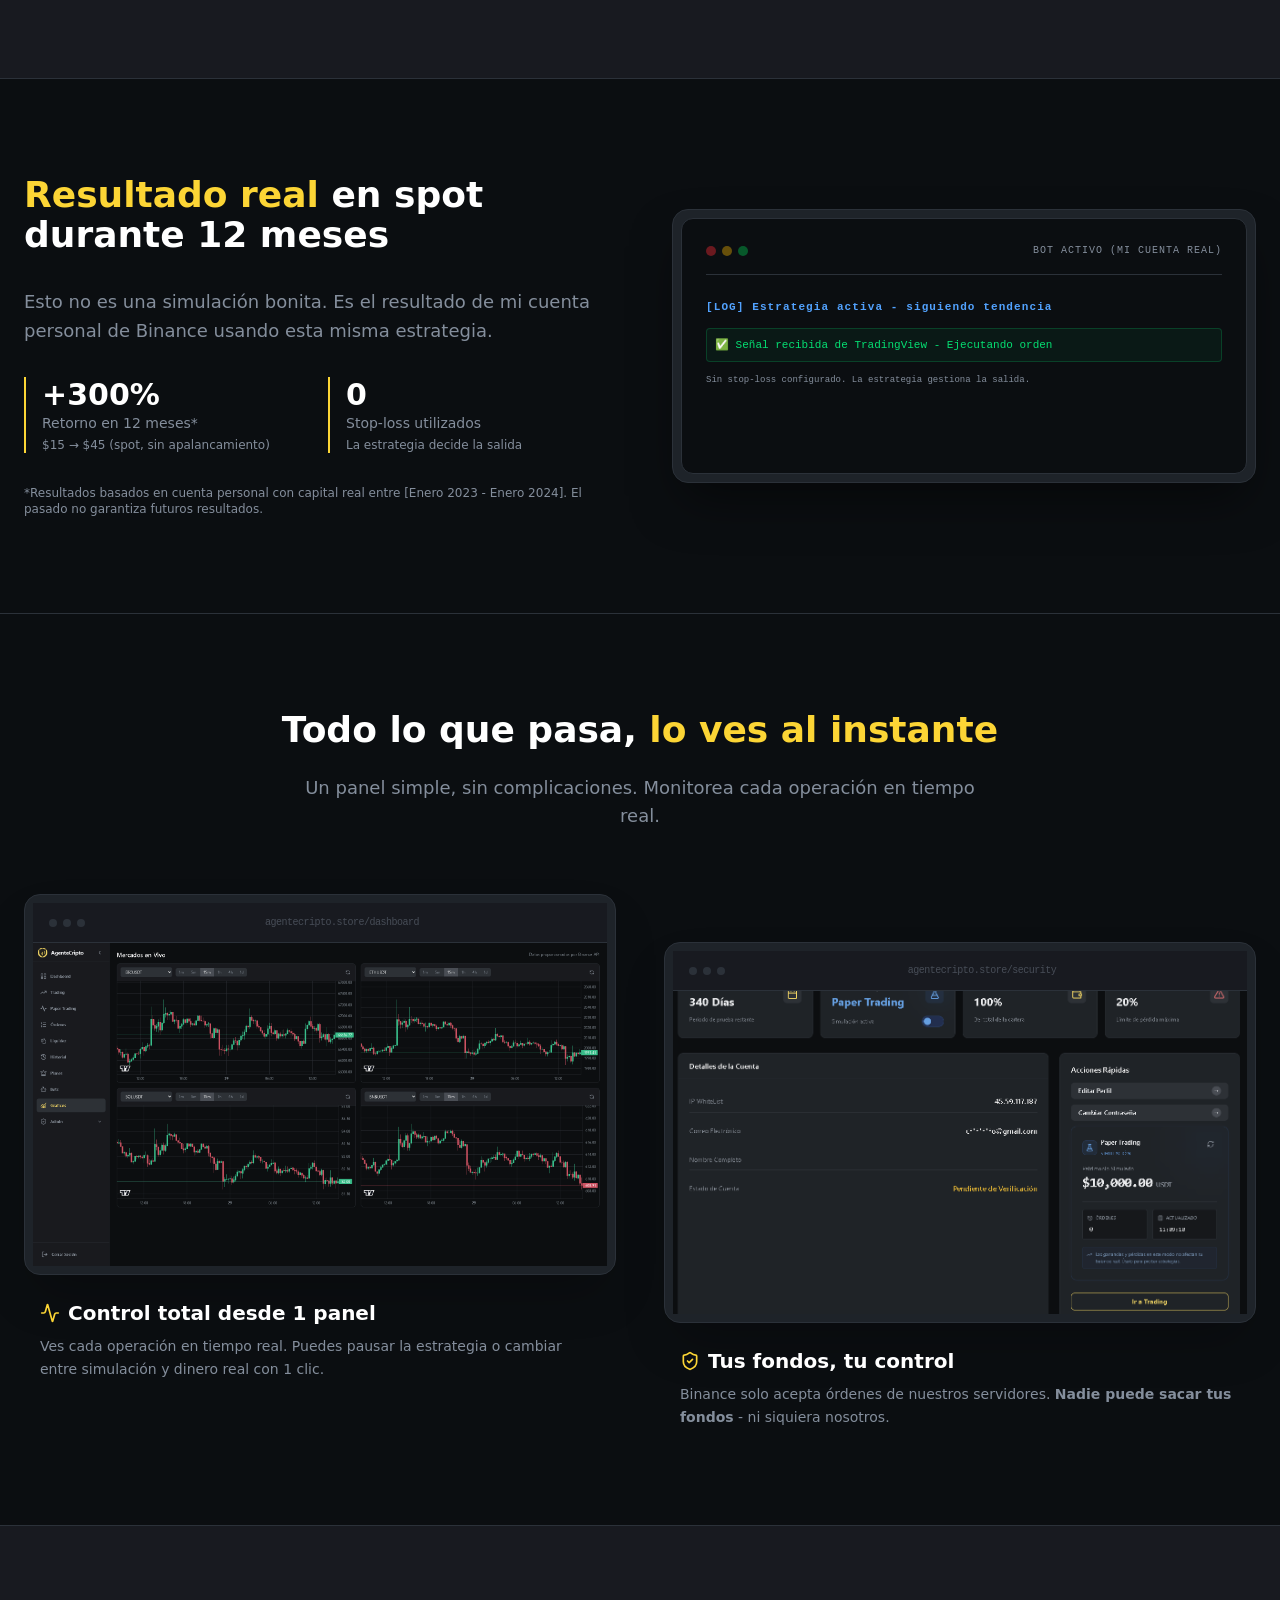
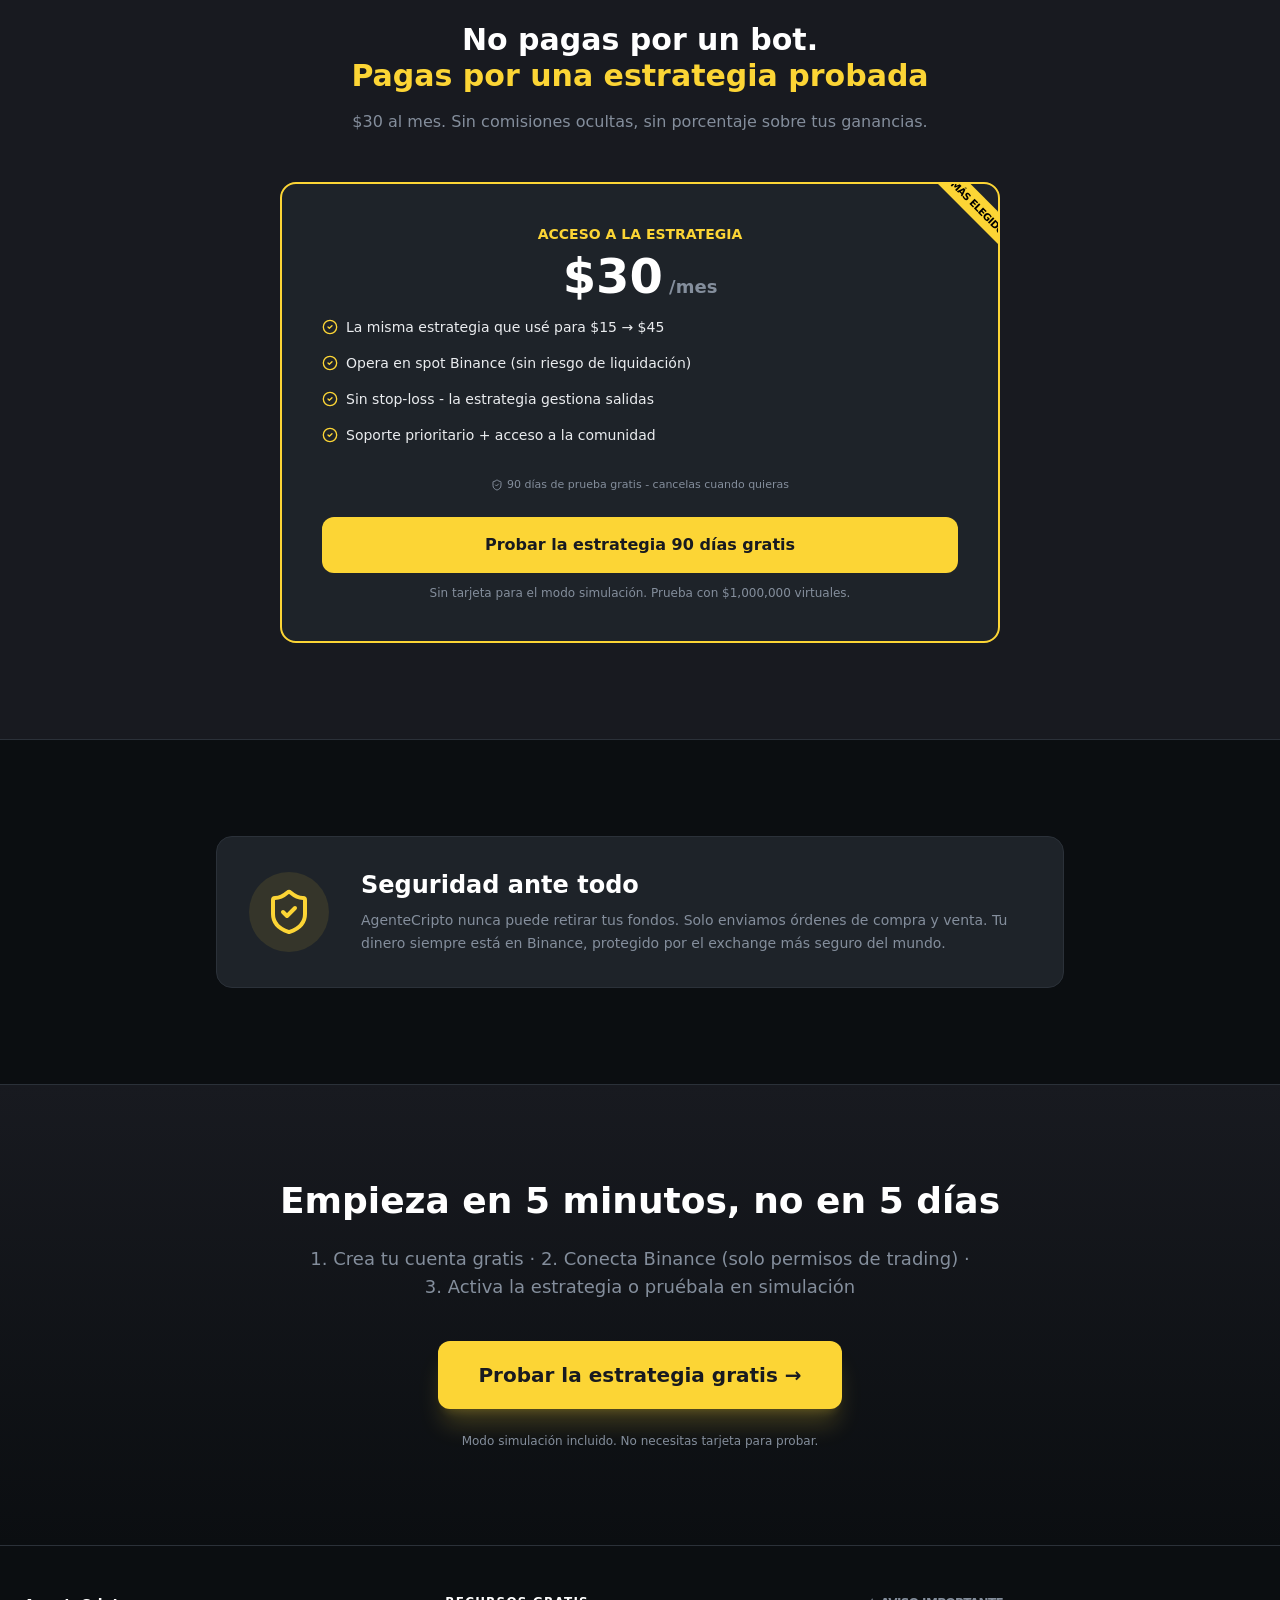
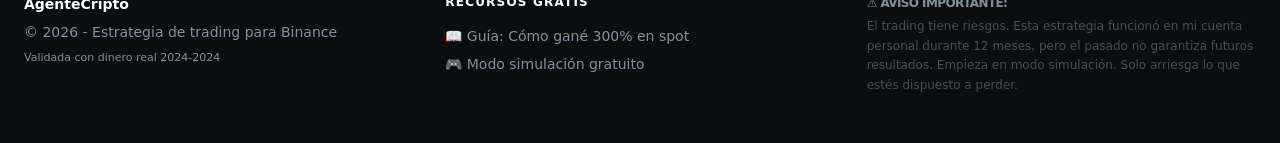
==== commit b1ec9ac7: "actualización de LandigPage" ====
--- a/main/index.html
+++ b/main/index.html
@@ -24,8 +24,8 @@
     <link rel="icon" type="image/svg+xml" href="/assets/logoescudo-CZ7S06wX.svg" />
     <meta name="viewport" content="width=device-width, initial-scale=1.0" />
     <title>AgenteCripto - trading bot binance</title>
-    <script type="module" crossorigin src="/assets/index-CdZ9V10G.js"></script>
-    <link rel="stylesheet" crossorigin href="/assets/index-CKeB6Wtk.css">
+    <script type="module" crossorigin src="/assets/index-CBLS8wj4.js"></script>
+    <link rel="stylesheet" crossorigin href="/assets/index-DxX3TRT0.css">
   </head>
   <body>
     <!-- Google Tag Manager (noscript) -->
--- a/assets/index-DxX3TRT0.css
+++ b/assets/index-DxX3TRT0.css
@@ -0,0 +1 @@
+@layer properties{@supports (((-webkit-hyphens:none)) and (not (margin-trim:inline))) or ((-moz-orient:inline) and (not (color:rgb(from red r g b)))){*,:before,:after,::backdrop{--tw-translate-x:0;--tw-translate-y:0;--tw-translate-z:0;--tw-scale-x:1;--tw-scale-y:1;--tw-scale-z:1;--tw-rotate-x:initial;--tw-rotate-y:initial;--tw-rotate-z:initial;--tw-skew-x:initial;--tw-skew-y:initial;--tw-space-y-reverse:0;--tw-divide-y-reverse:0;--tw-border-style:solid;--tw-gradient-position:initial;--tw-gradient-from:#0000;--tw-gradient-via:#0000;--tw-gradient-to:#0000;--tw-gradient-stops:initial;--tw-gradient-via-stops:initial;--tw-gradient-from-position:0%;--tw-gradient-via-position:50%;--tw-gradient-to-position:100%;--tw-leading:initial;--tw-font-weight:initial;--tw-tracking:initial;--tw-shadow:0 0 #0000;--tw-shadow-color:initial;--tw-shadow-alpha:100%;--tw-inset-shadow:0 0 #0000;--tw-inset-shadow-color:initial;--tw-inset-shadow-alpha:100%;--tw-ring-color:initial;--tw-ring-shadow:0 0 #0000;--tw-inset-ring-color:initial;--tw-inset-ring-shadow:0 0 #0000;--tw-ring-inset:initial;--tw-ring-offset-width:0px;--tw-ring-offset-color:#fff;--tw-ring-offset-shadow:0 0 #0000;--tw-blur:initial;--tw-brightness:initial;--tw-contrast:initial;--tw-grayscale:initial;--tw-hue-rotate:initial;--tw-invert:initial;--tw-opacity:initial;--tw-saturate:initial;--tw-sepia:initial;--tw-drop-shadow:initial;--tw-drop-shadow-color:initial;--tw-drop-shadow-alpha:100%;--tw-drop-shadow-size:initial;--tw-backdrop-blur:initial;--tw-backdrop-brightness:initial;--tw-backdrop-contrast:initial;--tw-backdrop-grayscale:initial;--tw-backdrop-hue-rotate:initial;--tw-backdrop-invert:initial;--tw-backdrop-opacity:initial;--tw-backdrop-saturate:initial;--tw-backdrop-sepia:initial;--tw-duration:initial;--tw-ease:initial;--tw-content:""}}}@layer theme{:root,:host{--font-sans:ui-sans-serif,system-ui,sans-serif,"Apple Color Emoji","Segoe UI Emoji","Segoe UI Symbol","Noto Color Emoji";--font-mono:ui-monospace,SFMono-Regular,Menlo,Monaco,Consolas,"Liberation Mono","Courier New",monospace;--color-red-300:oklch(80.8% .114 19.571);--color-red-400:oklch(70.4% .191 22.216);--color-red-500:oklch(63.7% .237 25.331);--color-red-600:oklch(57.7% .245 27.325);--color-orange-400:oklch(75% .183 55.934);--color-orange-500:oklch(70.5% .213 47.604);--color-yellow-400:oklch(85.2% .199 91.936);--color-yellow-500:oklch(79.5% .184 86.047);--color-green-300:oklch(87.1% .15 154.449);--color-green-400:oklch(79.2% .209 151.711);--color-green-500:oklch(72.3% .219 149.579);--color-sky-400:oklch(74.6% .16 232.661);--color-sky-500:oklch(68.5% .169 237.323);--color-blue-300:oklch(80.9% .105 251.813);--color-blue-400:oklch(70.7% .165 254.624);--color-blue-500:oklch(62.3% .214 259.815);--color-blue-900:oklch(37.9% .146 265.522);--color-indigo-400:oklch(67.3% .182 276.935);--color-indigo-500:oklch(58.5% .233 277.117);--color-purple-400:oklch(71.4% .203 305.504);--color-purple-500:oklch(62.7% .265 303.9);--color-gray-300:oklch(87.2% .01 258.338);--color-gray-400:oklch(70.7% .022 261.325);--color-gray-500:oklch(55.1% .027 264.364);--color-gray-600:oklch(44.6% .03 256.802);--color-gray-700:oklch(37.3% .034 259.733);--color-gray-800:oklch(27.8% .033 256.848);--color-black:#000;--color-white:#fff;--spacing:.25rem;--container-xs:20rem;--container-sm:24rem;--container-md:28rem;--container-lg:32rem;--container-2xl:42rem;--container-3xl:48rem;--container-4xl:56rem;--container-5xl:64rem;--container-7xl:80rem;--text-xs:.75rem;--text-xs--line-height:calc(1/.75);--text-sm:.875rem;--text-sm--line-height:calc(1.25/.875);--text-base:1rem;--text-base--line-height: 1.5 ;--text-lg:1.125rem;--text-lg--line-height:calc(1.75/1.125);--text-xl:1.25rem;--text-xl--line-height:calc(1.75/1.25);--text-2xl:1.5rem;--text-2xl--line-height:calc(2/1.5);--text-3xl:1.875rem;--text-3xl--line-height: 1.2 ;--text-4xl:2.25rem;--text-4xl--line-height:calc(2.5/2.25);--text-5xl:3rem;--text-5xl--line-height:1;--text-6xl:3.75rem;--text-6xl--line-height:1;--font-weight-normal:400;--font-weight-medium:500;--font-weight-semibold:600;--font-weight-bold:700;--font-weight-extrabold:800;--tracking-tighter:-.05em;--tracking-tight:-.025em;--tracking-wide:.025em;--tracking-wider:.05em;--tracking-widest:.1em;--leading-tight:1.25;--leading-relaxed:1.625;--radius-md:.375rem;--radius-lg:.5rem;--radius-xl:.75rem;--radius-2xl:1rem;--radius-3xl:1.5rem;--ease-in-out:cubic-bezier(.4,0,.2,1);--animate-spin:spin 1s linear infinite;--animate-pulse:pulse 2s cubic-bezier(.4,0,.6,1)infinite;--blur-sm:8px;--blur-md:12px;--blur-xl:24px;--blur-2xl:40px;--aspect-video:16/9;--default-transition-duration:.15s;--default-transition-timing-function:cubic-bezier(.4,0,.2,1);--default-font-family:var(--font-sans);--default-mono-font-family:var(--font-mono)}}@layer base{*,:after,:before,::backdrop{box-sizing:border-box;border:0 solid;margin:0;padding:0}::file-selector-button{box-sizing:border-box;border:0 solid;margin:0;padding:0}html,:host{-webkit-text-size-adjust:100%;tab-size:4;line-height:1.5;font-family:var(--default-font-family,ui-sans-serif,system-ui,sans-serif,"Apple Color Emoji","Segoe UI Emoji","Segoe UI Symbol","Noto Color Emoji");font-feature-settings:var(--default-font-feature-settings,normal);font-variation-settings:var(--default-font-variation-settings,normal);-webkit-tap-highlight-color:transparent}hr{height:0;color:inherit;border-top-width:1px}abbr:where([title]){-webkit-text-decoration:underline dotted;text-decoration:underline dotted}h1,h2,h3,h4,h5,h6{font-size:inherit;font-weight:inherit}a{color:inherit;-webkit-text-decoration:inherit;text-decoration:inherit}b,strong{font-weight:bolder}code,kbd,samp,pre{font-family:var(--default-mono-font-family,ui-monospace,SFMono-Regular,Menlo,Monaco,Consolas,"Liberation Mono","Courier New",monospace);font-feature-settings:var(--default-mono-font-feature-settings,normal);font-variation-settings:var(--default-mono-font-variation-settings,normal);font-size:1em}small{font-size:80%}sub,sup{vertical-align:baseline;font-size:75%;line-height:0;position:relative}sub{bottom:-.25em}sup{top:-.5em}table{text-indent:0;border-color:inherit;border-collapse:collapse}:-moz-focusring{outline:auto}progress{vertical-align:baseline}summary{display:list-item}ol,ul,menu{list-style:none}img,svg,video,canvas,audio,iframe,embed,object{vertical-align:middle;display:block}img,video{max-width:100%;height:auto}button,input,select,optgroup,textarea{font:inherit;font-feature-settings:inherit;font-variation-settings:inherit;letter-spacing:inherit;color:inherit;opacity:1;background-color:#0000;border-radius:0}::file-selector-button{font:inherit;font-feature-settings:inherit;font-variation-settings:inherit;letter-spacing:inherit;color:inherit;opacity:1;background-color:#0000;border-radius:0}:where(select:is([multiple],[size])) optgroup{font-weight:bolder}:where(select:is([multiple],[size])) optgroup option{padding-inline-start:20px}::file-selector-button{margin-inline-end:4px}::placeholder{opacity:1}@supports (not ((-webkit-appearance:-apple-pay-button))) or (contain-intrinsic-size:1px){::placeholder{color:currentColor}@supports (color:color-mix(in lab,red,red)){::placeholder{color:color-mix(in oklab,currentcolor 50%,transparent)}}}textarea{resize:vertical}::-webkit-search-decoration{-webkit-appearance:none}::-webkit-date-and-time-value{min-height:1lh;text-align:inherit}::-webkit-datetime-edit{display:inline-flex}::-webkit-datetime-edit-fields-wrapper{padding:0}::-webkit-datetime-edit{padding-block:0}::-webkit-datetime-edit-year-field{padding-block:0}::-webkit-datetime-edit-month-field{padding-block:0}::-webkit-datetime-edit-day-field{padding-block:0}::-webkit-datetime-edit-hour-field{padding-block:0}::-webkit-datetime-edit-minute-field{padding-block:0}::-webkit-datetime-edit-second-field{padding-block:0}::-webkit-datetime-edit-millisecond-field{padding-block:0}::-webkit-datetime-edit-meridiem-field{padding-block:0}::-webkit-calendar-picker-indicator{line-height:1}:-moz-ui-invalid{box-shadow:none}button,input:where([type=button],[type=reset],[type=submit]){appearance:button}::file-selector-button{appearance:button}::-webkit-inner-spin-button{height:auto}::-webkit-outer-spin-button{height:auto}[hidden]:where(:not([hidden=until-found])){display:none!important}}@layer components;@layer utilities{.pointer-events-none{pointer-events:none}.invisible{visibility:hidden}.visible{visibility:visible}.sr-only{clip-path:inset(50%);white-space:nowrap;border-width:0;width:1px;height:1px;margin:-1px;padding:0;position:absolute;overflow:hidden}.absolute{position:absolute}.fixed{position:fixed}.relative{position:relative}.sticky{position:sticky}.inset-0{inset:calc(var(--spacing)*0)}.inset-y-0{inset-block:calc(var(--spacing)*0)}.-top-4{top:calc(var(--spacing)*-4)}.-top-6{top:calc(var(--spacing)*-6)}.top-0{top:calc(var(--spacing)*0)}.top-1{top:calc(var(--spacing)*1)}.top-1\/2{top:50%}.top-2\.5{top:calc(var(--spacing)*2.5)}.top-4{top:calc(var(--spacing)*4)}.top-6{top:calc(var(--spacing)*6)}.top-full{top:100%}.-right-4{right:calc(var(--spacing)*-4)}.-right-6{right:calc(var(--spacing)*-6)}.right-0{right:calc(var(--spacing)*0)}.right-3{right:calc(var(--spacing)*3)}.right-4{right:calc(var(--spacing)*4)}.bottom-full{bottom:100%}.left-0{left:calc(var(--spacing)*0)}.left-1{left:calc(var(--spacing)*1)}.left-1\/2{left:50%}.left-3{left:calc(var(--spacing)*3)}.left-full{left:100%}.z-10{z-index:10}.z-20{z-index:20}.z-50{z-index:50}.z-\[100\]{z-index:100}.col-span-2{grid-column:span 2/span 2}.mx-auto{margin-inline:auto}.my-1{margin-block:calc(var(--spacing)*1)}.my-2{margin-block:calc(var(--spacing)*2)}.my-8{margin-block:calc(var(--spacing)*8)}.my-10{margin-block:calc(var(--spacing)*10)}.my-16{margin-block:calc(var(--spacing)*16)}.mt-0\.5{margin-top:calc(var(--spacing)*.5)}.mt-1{margin-top:calc(var(--spacing)*1)}.mt-2{margin-top:calc(var(--spacing)*2)}.mt-3{margin-top:calc(var(--spacing)*3)}.mt-4{margin-top:calc(var(--spacing)*4)}.mt-6{margin-top:calc(var(--spacing)*6)}.mt-8{margin-top:calc(var(--spacing)*8)}.mt-9{margin-top:calc(var(--spacing)*9)}.mt-10{margin-top:calc(var(--spacing)*10)}.mt-12{margin-top:calc(var(--spacing)*12)}.mt-16{margin-top:calc(var(--spacing)*16)}.mr-2{margin-right:calc(var(--spacing)*2)}.mr-4{margin-right:calc(var(--spacing)*4)}.mr-8{margin-right:calc(var(--spacing)*8)}.mb-1{margin-bottom:calc(var(--spacing)*1)}.mb-1\.5{margin-bottom:calc(var(--spacing)*1.5)}.mb-2{margin-bottom:calc(var(--spacing)*2)}.mb-3{margin-bottom:calc(var(--spacing)*3)}.mb-4{margin-bottom:calc(var(--spacing)*4)}.mb-6{margin-bottom:calc(var(--spacing)*6)}.mb-8{margin-bottom:calc(var(--spacing)*8)}.mb-10{margin-bottom:calc(var(--spacing)*10)}.mb-12{margin-bottom:calc(var(--spacing)*12)}.mb-14{margin-bottom:calc(var(--spacing)*14)}.mb-16{margin-bottom:calc(var(--spacing)*16)}.mb-20{margin-bottom:calc(var(--spacing)*20)}.ml-1{margin-left:calc(var(--spacing)*1)}.ml-2{margin-left:calc(var(--spacing)*2)}.ml-3{margin-left:calc(var(--spacing)*3)}.ml-4{margin-left:calc(var(--spacing)*4)}.ml-8{margin-left:calc(var(--spacing)*8)}.ml-auto{margin-left:auto}.line-clamp-4{-webkit-line-clamp:4;-webkit-box-orient:vertical;display:-webkit-box;overflow:hidden}.block{display:block}.contents{display:contents}.flex{display:flex}.grid{display:grid}.hidden{display:none}.inline-block{display:inline-block}.inline-flex{display:inline-flex}.aspect-video{aspect-ratio:var(--aspect-video)}.h-0{height:calc(var(--spacing)*0)}.h-1{height:calc(var(--spacing)*1)}.h-1\.5{height:calc(var(--spacing)*1.5)}.h-2{height:calc(var(--spacing)*2)}.h-2\.5{height:calc(var(--spacing)*2.5)}.h-3{height:calc(var(--spacing)*3)}.h-3\/4{height:75%}.h-4{height:calc(var(--spacing)*4)}.h-5{height:calc(var(--spacing)*5)}.h-6{height:calc(var(--spacing)*6)}.h-8{height:calc(var(--spacing)*8)}.h-10{height:calc(var(--spacing)*10)}.h-12{height:calc(var(--spacing)*12)}.h-16{height:calc(var(--spacing)*16)}.h-24{height:calc(var(--spacing)*24)}.h-32{height:calc(var(--spacing)*32)}.h-64{height:calc(var(--spacing)*64)}.h-\[300px\]{height:300px}.h-\[400px\]{height:400px}.h-fit{height:fit-content}.h-full{height:100%}.h-px{height:1px}.h-screen{height:100vh}.max-h-\[90vh\]{max-height:90vh}.max-h-\[150px\]{max-height:150px}.min-h-\[200px\]{min-height:200px}.min-h-\[500px\]{min-height:500px}.min-h-screen{min-height:100vh}.w-1{width:calc(var(--spacing)*1)}.w-1\/2{width:50%}.w-1\/3{width:33.3333%}.w-2{width:calc(var(--spacing)*2)}.w-2\.5{width:calc(var(--spacing)*2.5)}.w-3{width:calc(var(--spacing)*3)}.w-3\/4{width:75%}.w-4{width:calc(var(--spacing)*4)}.w-5{width:calc(var(--spacing)*5)}.w-7{width:calc(var(--spacing)*7)}.w-8{width:calc(var(--spacing)*8)}.w-9{width:calc(var(--spacing)*9)}.w-10{width:calc(var(--spacing)*10)}.w-11{width:calc(var(--spacing)*11)}.w-12{width:calc(var(--spacing)*12)}.w-16{width:calc(var(--spacing)*16)}.w-20{width:calc(var(--spacing)*20)}.w-24{width:calc(var(--spacing)*24)}.w-32{width:calc(var(--spacing)*32)}.w-48{width:calc(var(--spacing)*48)}.w-64{width:calc(var(--spacing)*64)}.w-fit{width:fit-content}.w-full{width:100%}.max-w-2xl{max-width:var(--container-2xl)}.max-w-3xl{max-width:var(--container-3xl)}.max-w-4xl{max-width:var(--container-4xl)}.max-w-5xl{max-width:var(--container-5xl)}.max-w-7xl{max-width:var(--container-7xl)}.max-w-\[450px\]{max-width:450px}.max-w-\[480px\]{max-width:480px}.max-w-lg{max-width:var(--container-lg)}.max-w-md{max-width:var(--container-md)}.max-w-none{max-width:none}.max-w-sm{max-width:var(--container-sm)}.max-w-xs{max-width:var(--container-xs)}.min-w-0{min-width:calc(var(--spacing)*0)}.min-w-\[22px\]{min-width:22px}.min-w-\[32px\]{min-width:32px}.min-w-\[200px\]{min-width:200px}.flex-1{flex:1}.shrink-0{flex-shrink:0}.border-collapse{border-collapse:collapse}.-translate-x-1\/2{--tw-translate-x: -50% ;translate:var(--tw-translate-x)var(--tw-translate-y)}.translate-x-0{--tw-translate-x:calc(var(--spacing)*0);translate:var(--tw-translate-x)var(--tw-translate-y)}.translate-x-1{--tw-translate-x:calc(var(--spacing)*1);translate:var(--tw-translate-x)var(--tw-translate-y)}.translate-x-4{--tw-translate-x:calc(var(--spacing)*4);translate:var(--tw-translate-x)var(--tw-translate-y)}.translate-x-5{--tw-translate-x:calc(var(--spacing)*5);translate:var(--tw-translate-x)var(--tw-translate-y)}.translate-x-6{--tw-translate-x:calc(var(--spacing)*6);translate:var(--tw-translate-x)var(--tw-translate-y)}.translate-x-8{--tw-translate-x:calc(var(--spacing)*8);translate:var(--tw-translate-x)var(--tw-translate-y)}.translate-x-\[-100\%\]{--tw-translate-x:-100%;translate:var(--tw-translate-x)var(--tw-translate-y)}.-translate-y-1\/2{--tw-translate-y: -50% ;translate:var(--tw-translate-x)var(--tw-translate-y)}.translate-y-3{--tw-translate-y:calc(var(--spacing)*3);translate:var(--tw-translate-x)var(--tw-translate-y)}.scale-100{--tw-scale-x:100%;--tw-scale-y:100%;--tw-scale-z:100%;scale:var(--tw-scale-x)var(--tw-scale-y)}.rotate-45{rotate:45deg}.rotate-90{rotate:90deg}.rotate-180{rotate:180deg}.skew-x-12{--tw-skew-x:skewX(12deg);transform:var(--tw-rotate-x,)var(--tw-rotate-y,)var(--tw-rotate-z,)var(--tw-skew-x,)var(--tw-skew-y,)}.transform{transform:var(--tw-rotate-x,)var(--tw-rotate-y,)var(--tw-rotate-z,)var(--tw-skew-x,)var(--tw-skew-y,)}.animate-\[loading_3s_linear\]{animation:3s linear loading}.animate-\[shimmer_2s_infinite\]{animation:2s infinite shimmer}.animate-pulse{animation:var(--animate-pulse)}.animate-spin{animation:var(--animate-spin)}.cursor-help{cursor:help}.cursor-not-allowed{cursor:not-allowed}.cursor-pointer{cursor:pointer}.resize{resize:both}.resize-none{resize:none}.list-inside{list-style-position:inside}.list-decimal{list-style-type:decimal}.appearance-none{appearance:none}.grid-cols-1{grid-template-columns:repeat(1,minmax(0,1fr))}.grid-cols-2{grid-template-columns:repeat(2,minmax(0,1fr))}.flex-col{flex-direction:column}.flex-wrap{flex-wrap:wrap}.items-baseline{align-items:baseline}.items-center{align-items:center}.items-end{align-items:flex-end}.items-start{align-items:flex-start}.justify-between{justify-content:space-between}.justify-center{justify-content:center}.justify-end{justify-content:flex-end}.gap-1{gap:calc(var(--spacing)*1)}.gap-1\.5{gap:calc(var(--spacing)*1.5)}.gap-2{gap:calc(var(--spacing)*2)}.gap-2\.5{gap:calc(var(--spacing)*2.5)}.gap-3{gap:calc(var(--spacing)*3)}.gap-4{gap:calc(var(--spacing)*4)}.gap-5{gap:calc(var(--spacing)*5)}.gap-6{gap:calc(var(--spacing)*6)}.gap-8{gap:calc(var(--spacing)*8)}.gap-12{gap:calc(var(--spacing)*12)}.gap-16{gap:calc(var(--spacing)*16)}:where(.space-y-1>:not(:last-child)){--tw-space-y-reverse:0;margin-block-start:calc(calc(var(--spacing)*1)*var(--tw-space-y-reverse));margin-block-end:calc(calc(var(--spacing)*1)*calc(1 - var(--tw-space-y-reverse)))}:where(.space-y-2>:not(:last-child)){--tw-space-y-reverse:0;margin-block-start:calc(calc(var(--spacing)*2)*var(--tw-space-y-reverse));margin-block-end:calc(calc(var(--spacing)*2)*calc(1 - var(--tw-space-y-reverse)))}:where(.space-y-3>:not(:last-child)){--tw-space-y-reverse:0;margin-block-start:calc(calc(var(--spacing)*3)*var(--tw-space-y-reverse));margin-block-end:calc(calc(var(--spacing)*3)*calc(1 - var(--tw-space-y-reverse)))}:where(.space-y-4>:not(:last-child)){--tw-space-y-reverse:0;margin-block-start:calc(calc(var(--spacing)*4)*var(--tw-space-y-reverse));margin-block-end:calc(calc(var(--spacing)*4)*calc(1 - var(--tw-space-y-reverse)))}:where(.space-y-5>:not(:last-child)){--tw-space-y-reverse:0;margin-block-start:calc(calc(var(--spacing)*5)*var(--tw-space-y-reverse));margin-block-end:calc(calc(var(--spacing)*5)*calc(1 - var(--tw-space-y-reverse)))}:where(.space-y-6>:not(:last-child)){--tw-space-y-reverse:0;margin-block-start:calc(calc(var(--spacing)*6)*var(--tw-space-y-reverse));margin-block-end:calc(calc(var(--spacing)*6)*calc(1 - var(--tw-space-y-reverse)))}:where(.space-y-8>:not(:last-child)){--tw-space-y-reverse:0;margin-block-start:calc(calc(var(--spacing)*8)*var(--tw-space-y-reverse));margin-block-end:calc(calc(var(--spacing)*8)*calc(1 - var(--tw-space-y-reverse)))}:where(.divide-y>:not(:last-child)){--tw-divide-y-reverse:0;border-bottom-style:var(--tw-border-style);border-top-style:var(--tw-border-style);border-top-width:calc(1px*var(--tw-divide-y-reverse));border-bottom-width:calc(1px*calc(1 - var(--tw-divide-y-reverse)))}:where(.divide-\[\#2b3139\]>:not(:last-child)){border-color:#2b3139}.self-end{align-self:flex-end}.truncate{text-overflow:ellipsis;white-space:nowrap;overflow:hidden}.overflow-hidden{overflow:hidden}.overflow-x-auto{overflow-x:auto}.overflow-y-auto{overflow-y:auto}.rounded{border-radius:.25rem}.rounded-2xl{border-radius:var(--radius-2xl)}.rounded-3xl{border-radius:var(--radius-3xl)}.rounded-full{border-radius:3.40282e38px}.rounded-lg{border-radius:var(--radius-lg)}.rounded-md{border-radius:var(--radius-md)}.rounded-xl{border-radius:var(--radius-xl)}.rounded-r-2xl{border-top-right-radius:var(--radius-2xl);border-bottom-right-radius:var(--radius-2xl)}.rounded-b-xl{border-bottom-right-radius:var(--radius-xl);border-bottom-left-radius:var(--radius-xl)}.border{border-style:var(--tw-border-style);border-width:1px}.border-2{border-style:var(--tw-border-style);border-width:2px}.border-y{border-block-style:var(--tw-border-style);border-block-width:1px}.border-t{border-top-style:var(--tw-border-style);border-top-width:1px}.border-r{border-right-style:var(--tw-border-style);border-right-width:1px}.border-b{border-bottom-style:var(--tw-border-style);border-bottom-width:1px}.border-l-2{border-left-style:var(--tw-border-style);border-left-width:2px}.border-l-4{border-left-style:var(--tw-border-style);border-left-width:4px}.border-dashed{--tw-border-style:dashed;border-style:dashed}.border-none{--tw-border-style:none;border-style:none}.border-\[\#2b3139\]{border-color:#2b3139}.border-\[\#2b3139\]\/50{border-color:#2b313980}.border-\[\#474d57\]{border-color:#474d57}.border-\[\#FCD535\]{border-color:#fcd535}.border-\[\#FCD535\]\/20{border-color:#fcd53533}.border-\[\#FCD535\]\/30{border-color:#fcd5354d}.border-\[\#FCD535\]\/40{border-color:#fcd53566}.border-\[\#FCD535\]\/50{border-color:#fcd53580}.border-blue-400\/20{border-color:#54a2ff33}@supports (color:color-mix(in lab,red,red)){.border-blue-400\/20{border-color:color-mix(in oklab,var(--color-blue-400)20%,transparent)}}.border-blue-500\/10{border-color:#3080ff1a}@supports (color:color-mix(in lab,red,red)){.border-blue-500\/10{border-color:color-mix(in oklab,var(--color-blue-500)10%,transparent)}}.border-blue-500\/20{border-color:#3080ff33}@supports (color:color-mix(in lab,red,red)){.border-blue-500\/20{border-color:color-mix(in oklab,var(--color-blue-500)20%,transparent)}}.border-blue-500\/30{border-color:#3080ff4d}@supports (color:color-mix(in lab,red,red)){.border-blue-500\/30{border-color:color-mix(in oklab,var(--color-blue-500)30%,transparent)}}.border-blue-500\/50{border-color:#3080ff80}@supports (color:color-mix(in lab,red,red)){.border-blue-500\/50{border-color:color-mix(in oklab,var(--color-blue-500)50%,transparent)}}.border-current{border-color:currentColor}.border-gray-400\/20{border-color:#99a1af33}@supports (color:color-mix(in lab,red,red)){.border-gray-400\/20{border-color:color-mix(in oklab,var(--color-gray-400)20%,transparent)}}.border-gray-500\/20{border-color:#6a728233}@supports (color:color-mix(in lab,red,red)){.border-gray-500\/20{border-color:color-mix(in oklab,var(--color-gray-500)20%,transparent)}}.border-gray-500\/50{border-color:#6a728280}@supports (color:color-mix(in lab,red,red)){.border-gray-500\/50{border-color:color-mix(in oklab,var(--color-gray-500)50%,transparent)}}.border-gray-600{border-color:var(--color-gray-600)}.border-gray-800{border-color:var(--color-gray-800)}.border-green-400\/20{border-color:#05df7233}@supports (color:color-mix(in lab,red,red)){.border-green-400\/20{border-color:color-mix(in oklab,var(--color-green-400)20%,transparent)}}.border-green-500\/20{border-color:#00c75833}@supports (color:color-mix(in lab,red,red)){.border-green-500\/20{border-color:color-mix(in oklab,var(--color-green-500)20%,transparent)}}.border-green-500\/30{border-color:#00c7584d}@supports (color:color-mix(in lab,red,red)){.border-green-500\/30{border-color:color-mix(in oklab,var(--color-green-500)30%,transparent)}}.border-green-500\/50{border-color:#00c75880}@supports (color:color-mix(in lab,red,red)){.border-green-500\/50{border-color:color-mix(in oklab,var(--color-green-500)50%,transparent)}}.border-indigo-500\/20{border-color:#625fff33}@supports (color:color-mix(in lab,red,red)){.border-indigo-500\/20{border-color:color-mix(in oklab,var(--color-indigo-500)20%,transparent)}}.border-orange-500\/50{border-color:#fe6e0080}@supports (color:color-mix(in lab,red,red)){.border-orange-500\/50{border-color:color-mix(in oklab,var(--color-orange-500)50%,transparent)}}.border-purple-500\/50{border-color:#ac4bff80}@supports (color:color-mix(in lab,red,red)){.border-purple-500\/50{border-color:color-mix(in oklab,var(--color-purple-500)50%,transparent)}}.border-red-400\/20{border-color:#ff656833}@supports (color:color-mix(in lab,red,red)){.border-red-400\/20{border-color:color-mix(in oklab,var(--color-red-400)20%,transparent)}}.border-red-500{border-color:var(--color-red-500)}.border-red-500\/20{border-color:#fb2c3633}@supports (color:color-mix(in lab,red,red)){.border-red-500\/20{border-color:color-mix(in oklab,var(--color-red-500)20%,transparent)}}.border-red-500\/30{border-color:#fb2c364d}@supports (color:color-mix(in lab,red,red)){.border-red-500\/30{border-color:color-mix(in oklab,var(--color-red-500)30%,transparent)}}.border-red-500\/50{border-color:#fb2c3680}@supports (color:color-mix(in lab,red,red)){.border-red-500\/50{border-color:color-mix(in oklab,var(--color-red-500)50%,transparent)}}.border-red-600\/50{border-color:#e4001480}@supports (color:color-mix(in lab,red,red)){.border-red-600\/50{border-color:color-mix(in oklab,var(--color-red-600)50%,transparent)}}.border-sky-500\/20{border-color:#00a5ef33}@supports (color:color-mix(in lab,red,red)){.border-sky-500\/20{border-color:color-mix(in oklab,var(--color-sky-500)20%,transparent)}}.border-transparent{border-color:#0000}.border-yellow-500\/20{border-color:#edb20033}@supports (color:color-mix(in lab,red,red)){.border-yellow-500\/20{border-color:color-mix(in oklab,var(--color-yellow-500)20%,transparent)}}.border-yellow-500\/50{border-color:#edb20080}@supports (color:color-mix(in lab,red,red)){.border-yellow-500\/50{border-color:color-mix(in oklab,var(--color-yellow-500)50%,transparent)}}.border-t-transparent{border-top-color:#0000}.bg-\[\#0b0e11\]{background-color:#0b0e11}.bg-\[\#0b0e11\]\/20{background-color:#0b0e1133}.bg-\[\#0b0e11\]\/30{background-color:#0b0e114d}.bg-\[\#0b0e11\]\/50{background-color:#0b0e1180}.bg-\[\#0b0e11\]\/80{background-color:#0b0e11cc}.bg-\[\#1e2329\]{background-color:#1e2329}.bg-\[\#2b3139\]{background-color:#2b3139}.bg-\[\#2b3139\]\/30{background-color:#2b31394d}.bg-\[\#2b3139\]\/50{background-color:#2b313980}.bg-\[\#161a1e\]{background-color:#161a1e}.bg-\[\#181a20\]{background-color:#181a20}.bg-\[\#181a20\]\/80{background-color:#181a20cc}.bg-\[\#252a30\]{background-color:#252a30}.bg-\[\#474d57\]{background-color:#474d57}.bg-\[\#848e9c\]{background-color:#848e9c}.bg-\[\#FCD535\]{background-color:#fcd535}.bg-\[\#FCD535\]\/5{background-color:#fcd5350d}.bg-\[\#FCD535\]\/10{background-color:#fcd5351a}.bg-\[\#FCD535\]\/20{background-color:#fcd53533}.bg-\[\#FCD535\]\/30{background-color:#fcd5354d}.bg-black{background-color:var(--color-black)}.bg-black\/60{background-color:#0009}@supports (color:color-mix(in lab,red,red)){.bg-black\/60{background-color:color-mix(in oklab,var(--color-black)60%,transparent)}}.bg-blue-400{background-color:var(--color-blue-400)}.bg-blue-400\/10{background-color:#54a2ff1a}@supports (color:color-mix(in lab,red,red)){.bg-blue-400\/10{background-color:color-mix(in oklab,var(--color-blue-400)10%,transparent)}}.bg-blue-500{background-color:var(--color-blue-500)}.bg-blue-500\/5{background-color:#3080ff0d}@supports (color:color-mix(in lab,red,red)){.bg-blue-500\/5{background-color:color-mix(in oklab,var(--color-blue-500)5%,transparent)}}.bg-blue-500\/10{background-color:#3080ff1a}@supports (color:color-mix(in lab,red,red)){.bg-blue-500\/10{background-color:color-mix(in oklab,var(--color-blue-500)10%,transparent)}}.bg-blue-900\/10{background-color:#1c398e1a}@supports (color:color-mix(in lab,red,red)){.bg-blue-900\/10{background-color:color-mix(in oklab,var(--color-blue-900)10%,transparent)}}.bg-blue-900\/50{background-color:#1c398e80}@supports (color:color-mix(in lab,red,red)){.bg-blue-900\/50{background-color:color-mix(in oklab,var(--color-blue-900)50%,transparent)}}.bg-gray-400\/10{background-color:#99a1af1a}@supports (color:color-mix(in lab,red,red)){.bg-gray-400\/10{background-color:color-mix(in oklab,var(--color-gray-400)10%,transparent)}}.bg-gray-500\/10{background-color:#6a72821a}@supports (color:color-mix(in lab,red,red)){.bg-gray-500\/10{background-color:color-mix(in oklab,var(--color-gray-500)10%,transparent)}}.bg-gray-600{background-color:var(--color-gray-600)}.bg-gray-700{background-color:var(--color-gray-700)}.bg-gray-700\/50{background-color:#36415380}@supports (color:color-mix(in lab,red,red)){.bg-gray-700\/50{background-color:color-mix(in oklab,var(--color-gray-700)50%,transparent)}}.bg-green-400\/5{background-color:#05df720d}@supports (color:color-mix(in lab,red,red)){.bg-green-400\/5{background-color:color-mix(in oklab,var(--color-green-400)5%,transparent)}}.bg-green-400\/10{background-color:#05df721a}@supports (color:color-mix(in lab,red,red)){.bg-green-400\/10{background-color:color-mix(in oklab,var(--color-green-400)10%,transparent)}}.bg-green-500{background-color:var(--color-green-500)}.bg-green-500\/5{background-color:#00c7580d}@supports (color:color-mix(in lab,red,red)){.bg-green-500\/5{background-color:color-mix(in oklab,var(--color-green-500)5%,transparent)}}.bg-green-500\/10{background-color:#00c7581a}@supports (color:color-mix(in lab,red,red)){.bg-green-500\/10{background-color:color-mix(in oklab,var(--color-green-500)10%,transparent)}}.bg-green-500\/20{background-color:#00c75833}@supports (color:color-mix(in lab,red,red)){.bg-green-500\/20{background-color:color-mix(in oklab,var(--color-green-500)20%,transparent)}}.bg-green-500\/40{background-color:#00c75866}@supports (color:color-mix(in lab,red,red)){.bg-green-500\/40{background-color:color-mix(in oklab,var(--color-green-500)40%,transparent)}}.bg-indigo-500\/10{background-color:#625fff1a}@supports (color:color-mix(in lab,red,red)){.bg-indigo-500\/10{background-color:color-mix(in oklab,var(--color-indigo-500)10%,transparent)}}.bg-orange-500\/10{background-color:#fe6e001a}@supports (color:color-mix(in lab,red,red)){.bg-orange-500\/10{background-color:color-mix(in oklab,var(--color-orange-500)10%,transparent)}}.bg-purple-500\/10{background-color:#ac4bff1a}@supports (color:color-mix(in lab,red,red)){.bg-purple-500\/10{background-color:color-mix(in oklab,var(--color-purple-500)10%,transparent)}}.bg-red-400\/10{background-color:#ff65681a}@supports (color:color-mix(in lab,red,red)){.bg-red-400\/10{background-color:color-mix(in oklab,var(--color-red-400)10%,transparent)}}.bg-red-500{background-color:var(--color-red-500)}.bg-red-500\/5{background-color:#fb2c360d}@supports (color:color-mix(in lab,red,red)){.bg-red-500\/5{background-color:color-mix(in oklab,var(--color-red-500)5%,transparent)}}.bg-red-500\/10{background-color:#fb2c361a}@supports (color:color-mix(in lab,red,red)){.bg-red-500\/10{background-color:color-mix(in oklab,var(--color-red-500)10%,transparent)}}.bg-red-500\/20{background-color:#fb2c3633}@supports (color:color-mix(in lab,red,red)){.bg-red-500\/20{background-color:color-mix(in oklab,var(--color-red-500)20%,transparent)}}.bg-red-500\/40{background-color:#fb2c3666}@supports (color:color-mix(in lab,red,red)){.bg-red-500\/40{background-color:color-mix(in oklab,var(--color-red-500)40%,transparent)}}.bg-red-600\/10{background-color:#e400141a}@supports (color:color-mix(in lab,red,red)){.bg-red-600\/10{background-color:color-mix(in oklab,var(--color-red-600)10%,transparent)}}.bg-sky-500\/10{background-color:#00a5ef1a}@supports (color:color-mix(in lab,red,red)){.bg-sky-500\/10{background-color:color-mix(in oklab,var(--color-sky-500)10%,transparent)}}.bg-white{background-color:var(--color-white)}.bg-yellow-500\/5{background-color:#edb2000d}@supports (color:color-mix(in lab,red,red)){.bg-yellow-500\/5{background-color:color-mix(in oklab,var(--color-yellow-500)5%,transparent)}}.bg-yellow-500\/10{background-color:#edb2001a}@supports (color:color-mix(in lab,red,red)){.bg-yellow-500\/10{background-color:color-mix(in oklab,var(--color-yellow-500)10%,transparent)}}.bg-yellow-500\/40{background-color:#edb20066}@supports (color:color-mix(in lab,red,red)){.bg-yellow-500\/40{background-color:color-mix(in oklab,var(--color-yellow-500)40%,transparent)}}.bg-gradient-to-b{--tw-gradient-position:to bottom in oklab;background-image:linear-gradient(var(--tw-gradient-stops))}.bg-gradient-to-r{--tw-gradient-position:to right in oklab;background-image:linear-gradient(var(--tw-gradient-stops))}.bg-\[radial-gradient\(ellipse_at_top\,_var\(--tw-gradient-stops\)\)\]{background-image:radial-gradient(ellipse at top,var(--tw-gradient-stops))}.from-\[\#181a20\]{--tw-gradient-from:#181a20;--tw-gradient-stops:var(--tw-gradient-via-stops,var(--tw-gradient-position),var(--tw-gradient-from)var(--tw-gradient-from-position),var(--tw-gradient-to)var(--tw-gradient-to-position))}.from-\[\#FCD535\]\/10{--tw-gradient-from:oklab(88.1367% -.0124003 .167368/.1);--tw-gradient-stops:var(--tw-gradient-via-stops,var(--tw-gradient-position),var(--tw-gradient-from)var(--tw-gradient-from-position),var(--tw-gradient-to)var(--tw-gradient-to-position))}.from-transparent{--tw-gradient-from:transparent;--tw-gradient-stops:var(--tw-gradient-via-stops,var(--tw-gradient-position),var(--tw-gradient-from)var(--tw-gradient-from-position),var(--tw-gradient-to)var(--tw-gradient-to-position))}.via-\[\#0b0e11\]\/60{--tw-gradient-via:oklab(16.1829% -.0029636 -.00745556/.6);--tw-gradient-via-stops:var(--tw-gradient-position),var(--tw-gradient-from)var(--tw-gradient-from-position),var(--tw-gradient-via)var(--tw-gradient-via-position),var(--tw-gradient-to)var(--tw-gradient-to-position);--tw-gradient-stops:var(--tw-gradient-via-stops)}.via-white\/5{--tw-gradient-via:#ffffff0d}@supports (color:color-mix(in lab,red,red)){.via-white\/5{--tw-gradient-via:color-mix(in oklab,var(--color-white)5%,transparent)}}.via-white\/5{--tw-gradient-via-stops:var(--tw-gradient-position),var(--tw-gradient-from)var(--tw-gradient-from-position),var(--tw-gradient-via)var(--tw-gradient-via-position),var(--tw-gradient-to)var(--tw-gradient-to-position);--tw-gradient-stops:var(--tw-gradient-via-stops)}.to-\[\#0b0e11\]{--tw-gradient-to:#0b0e11;--tw-gradient-stops:var(--tw-gradient-via-stops,var(--tw-gradient-position),var(--tw-gradient-from)var(--tw-gradient-from-position),var(--tw-gradient-to)var(--tw-gradient-to-position))}.to-transparent{--tw-gradient-to:transparent;--tw-gradient-stops:var(--tw-gradient-via-stops,var(--tw-gradient-position),var(--tw-gradient-from)var(--tw-gradient-from-position),var(--tw-gradient-to)var(--tw-gradient-to-position))}.bg-cover{background-size:cover}.bg-center{background-position:50%}.bg-no-repeat{background-repeat:no-repeat}.object-contain{object-fit:contain}.object-cover{object-fit:cover}.p-1{padding:calc(var(--spacing)*1)}.p-1\.5{padding:calc(var(--spacing)*1.5)}.p-2{padding:calc(var(--spacing)*2)}.p-2\.5{padding:calc(var(--spacing)*2.5)}.p-3{padding:calc(var(--spacing)*3)}.p-4{padding:calc(var(--spacing)*4)}.p-5{padding:calc(var(--spacing)*5)}.p-6{padding:calc(var(--spacing)*6)}.p-8{padding:calc(var(--spacing)*8)}.p-10{padding:calc(var(--spacing)*10)}.p-12{padding:calc(var(--spacing)*12)}.px-1{padding-inline:calc(var(--spacing)*1)}.px-1\.5{padding-inline:calc(var(--spacing)*1.5)}.px-2{padding-inline:calc(var(--spacing)*2)}.px-2\.5{padding-inline:calc(var(--spacing)*2.5)}.px-3{padding-inline:calc(var(--spacing)*3)}.px-4{padding-inline:calc(var(--spacing)*4)}.px-6{padding-inline:calc(var(--spacing)*6)}.px-8{padding-inline:calc(var(--spacing)*8)}.px-10{padding-inline:calc(var(--spacing)*10)}.py-0\.5{padding-block:calc(var(--spacing)*.5)}.py-1{padding-block:calc(var(--spacing)*1)}.py-1\.5{padding-block:calc(var(--spacing)*1.5)}.py-2{padding-block:calc(var(--spacing)*2)}.py-2\.5{padding-block:calc(var(--spacing)*2.5)}.py-3{padding-block:calc(var(--spacing)*3)}.py-4{padding-block:calc(var(--spacing)*4)}.py-5{padding-block:calc(var(--spacing)*5)}.py-6{padding-block:calc(var(--spacing)*6)}.py-8{padding-block:calc(var(--spacing)*8)}.py-10{padding-block:calc(var(--spacing)*10)}.py-12{padding-block:calc(var(--spacing)*12)}.py-16{padding-block:calc(var(--spacing)*16)}.py-20{padding-block:calc(var(--spacing)*20)}.py-24{padding-block:calc(var(--spacing)*24)}.pt-0{padding-top:calc(var(--spacing)*0)}.pt-2{padding-top:calc(var(--spacing)*2)}.pt-3{padding-top:calc(var(--spacing)*3)}.pt-4{padding-top:calc(var(--spacing)*4)}.pt-6{padding-top:calc(var(--spacing)*6)}.pt-24{padding-top:calc(var(--spacing)*24)}.pr-1{padding-right:calc(var(--spacing)*1)}.pr-2{padding-right:calc(var(--spacing)*2)}.pr-3{padding-right:calc(var(--spacing)*3)}.pr-4{padding-right:calc(var(--spacing)*4)}.pr-10{padding-right:calc(var(--spacing)*10)}.pb-0{padding-bottom:calc(var(--spacing)*0)}.pb-2{padding-bottom:calc(var(--spacing)*2)}.pb-3{padding-bottom:calc(var(--spacing)*3)}.pb-4{padding-bottom:calc(var(--spacing)*4)}.pb-6{padding-bottom:calc(var(--spacing)*6)}.pb-20{padding-bottom:calc(var(--spacing)*20)}.pb-\[56\.25\%\]{padding-bottom:56.25%}.pl-1{padding-left:calc(var(--spacing)*1)}.pl-3{padding-left:calc(var(--spacing)*3)}.pl-4{padding-left:calc(var(--spacing)*4)}.pl-8{padding-left:calc(var(--spacing)*8)}.pl-9{padding-left:calc(var(--spacing)*9)}.pl-10{padding-left:calc(var(--spacing)*10)}.text-center{text-align:center}.text-left{text-align:left}.text-right{text-align:right}.font-mono{font-family:var(--font-mono)}.font-sans{font-family:var(--font-sans)}.text-2xl{font-size:var(--text-2xl);line-height:var(--tw-leading,var(--text-2xl--line-height))}.text-3xl{font-size:var(--text-3xl);line-height:var(--tw-leading,var(--text-3xl--line-height))}.text-4xl{font-size:var(--text-4xl);line-height:var(--tw-leading,var(--text-4xl--line-height))}.text-5xl{font-size:var(--text-5xl);line-height:var(--tw-leading,var(--text-5xl--line-height))}.text-base{font-size:var(--text-base);line-height:var(--tw-leading,var(--text-base--line-height))}.text-lg{font-size:var(--text-lg);line-height:var(--tw-leading,var(--text-lg--line-height))}.text-sm{font-size:var(--text-sm);line-height:var(--tw-leading,var(--text-sm--line-height))}.text-xl{font-size:var(--text-xl);line-height:var(--tw-leading,var(--text-xl--line-height))}.text-xs{font-size:var(--text-xs);line-height:var(--tw-leading,var(--text-xs--line-height))}.text-\[9px\]{font-size:9px}.text-\[10px\]{font-size:10px}.text-\[11px\]{font-size:11px}.leading-\[1\.1\]{--tw-leading:1.1;line-height:1.1}.leading-none{--tw-leading:1;line-height:1}.leading-relaxed{--tw-leading:var(--leading-relaxed);line-height:var(--leading-relaxed)}.leading-tight{--tw-leading:var(--leading-tight);line-height:var(--leading-tight)}.font-bold{--tw-font-weight:var(--font-weight-bold);font-weight:var(--font-weight-bold)}.font-extrabold{--tw-font-weight:var(--font-weight-extrabold);font-weight:var(--font-weight-extrabold)}.font-medium{--tw-font-weight:var(--font-weight-medium);font-weight:var(--font-weight-medium)}.font-normal{--tw-font-weight:var(--font-weight-normal);font-weight:var(--font-weight-normal)}.font-semibold{--tw-font-weight:var(--font-weight-semibold);font-weight:var(--font-weight-semibold)}.tracking-tight{--tw-tracking:var(--tracking-tight);letter-spacing:var(--tracking-tight)}.tracking-tighter{--tw-tracking:var(--tracking-tighter);letter-spacing:var(--tracking-tighter)}.tracking-wide{--tw-tracking:var(--tracking-wide);letter-spacing:var(--tracking-wide)}.tracking-wider{--tw-tracking:var(--tracking-wider);letter-spacing:var(--tracking-wider)}.tracking-widest{--tw-tracking:var(--tracking-widest);letter-spacing:var(--tracking-widest)}.break-all{word-break:break-all}.whitespace-nowrap{white-space:nowrap}.whitespace-pre-wrap{white-space:pre-wrap}.text-\[\#0b0e11\]{color:#0b0e11}.text-\[\#5e6673\]{color:#5e6673}.text-\[\#181a20\]{color:#181a20}.text-\[\#474d57\]{color:#474d57}.text-\[\#848e9c\]{color:#848e9c}.text-\[\#FCD535\]{color:#fcd535}.text-\[\#eaecef\]{color:#eaecef}.text-black{color:var(--color-black)}.text-blue-300\/60{color:#90c5ff99}@supports (color:color-mix(in lab,red,red)){.text-blue-300\/60{color:color-mix(in oklab,var(--color-blue-300)60%,transparent)}}.text-blue-400{color:var(--color-blue-400)}.text-blue-400\/80{color:#54a2ffcc}@supports (color:color-mix(in lab,red,red)){.text-blue-400\/80{color:color-mix(in oklab,var(--color-blue-400)80%,transparent)}}.text-gray-300{color:var(--color-gray-300)}.text-gray-400{color:var(--color-gray-400)}.text-gray-500{color:var(--color-gray-500)}.text-green-300\/80{color:#7bf1a8cc}@supports (color:color-mix(in lab,red,red)){.text-green-300\/80{color:color-mix(in oklab,var(--color-green-300)80%,transparent)}}.text-green-400{color:var(--color-green-400)}.text-green-500{color:var(--color-green-500)}.text-indigo-400{color:var(--color-indigo-400)}.text-orange-400{color:var(--color-orange-400)}.text-purple-400{color:var(--color-purple-400)}.text-red-300\/80{color:#ffa3a3cc}@supports (color:color-mix(in lab,red,red)){.text-red-300\/80{color:color-mix(in oklab,var(--color-red-300)80%,transparent)}}.text-red-400{color:var(--color-red-400)}.text-red-500{color:var(--color-red-500)}.text-sky-400{color:var(--color-sky-400)}.text-white{color:var(--color-white)}.text-white\/80{color:#fffc}@supports (color:color-mix(in lab,red,red)){.text-white\/80{color:color-mix(in oklab,var(--color-white)80%,transparent)}}.text-white\/90{color:#ffffffe6}@supports (color:color-mix(in lab,red,red)){.text-white\/90{color:color-mix(in oklab,var(--color-white)90%,transparent)}}.text-yellow-400{color:var(--color-yellow-400)}.text-yellow-500{color:var(--color-yellow-500)}.text-yellow-500\/80{color:#edb200cc}@supports (color:color-mix(in lab,red,red)){.text-yellow-500\/80{color:color-mix(in oklab,var(--color-yellow-500)80%,transparent)}}.normal-case{text-transform:none}.uppercase{text-transform:uppercase}.italic{font-style:italic}.line-through{text-decoration-line:line-through}.placeholder-\[\#5e6673\]::placeholder{color:#5e6673}.placeholder-\[\#474d57\]::placeholder{color:#474d57}.placeholder-gray-500::placeholder{color:var(--color-gray-500)}.placeholder-gray-600::placeholder{color:var(--color-gray-600)}.accent-\[\#FCD535\]{accent-color:#fcd535}.accent-red-500{accent-color:var(--color-red-500)}.\[color-scheme\:dark\]{color-scheme:dark}.opacity-0{opacity:0}.opacity-5{opacity:.05}.opacity-10{opacity:.1}.opacity-20{opacity:.2}.opacity-40{opacity:.4}.opacity-50{opacity:.5}.opacity-70{opacity:.7}.opacity-80{opacity:.8}.opacity-100{opacity:1}.shadow{--tw-shadow:0 1px 3px 0 var(--tw-shadow-color,#0000001a),0 1px 2px -1px var(--tw-shadow-color,#0000001a);box-shadow:var(--tw-inset-shadow),var(--tw-inset-ring-shadow),var(--tw-ring-offset-shadow),var(--tw-ring-shadow),var(--tw-shadow)}.shadow-2xl{--tw-shadow:0 25px 50px -12px var(--tw-shadow-color,#00000040);box-shadow:var(--tw-inset-shadow),var(--tw-inset-ring-shadow),var(--tw-ring-offset-shadow),var(--tw-ring-shadow),var(--tw-shadow)}.shadow-\[0_0_10px_rgba\(252\,213\,53\,0\.05\)\]{--tw-shadow:0 0 10px var(--tw-shadow-color,#fcd5350d);box-shadow:var(--tw-inset-shadow),var(--tw-inset-ring-shadow),var(--tw-ring-offset-shadow),var(--tw-ring-shadow),var(--tw-shadow)}.shadow-\[0_0_15px_-5px_\#FCD535\]{--tw-shadow:0 0 15px -5px var(--tw-shadow-color,#fcd535);box-shadow:var(--tw-inset-shadow),var(--tw-inset-ring-shadow),var(--tw-ring-offset-shadow),var(--tw-ring-shadow),var(--tw-shadow)}.shadow-\[0_0_15px_-5px_rgba\(252\,213\,53\,0\.3\)\]{--tw-shadow:0 0 15px -5px var(--tw-shadow-color,#fcd5354d);box-shadow:var(--tw-inset-shadow),var(--tw-inset-ring-shadow),var(--tw-ring-offset-shadow),var(--tw-ring-shadow),var(--tw-shadow)}.shadow-\[0_0_15px_-5px_rgba\(252\,213\,53\,0\.15\)\]{--tw-shadow:0 0 15px -5px var(--tw-shadow-color,#fcd53526);box-shadow:var(--tw-inset-shadow),var(--tw-inset-ring-shadow),var(--tw-ring-offset-shadow),var(--tw-ring-shadow),var(--tw-shadow)}.shadow-\[0_0_15px_-10px_rgba\(59\,130\,246\,0\.3\)\]{--tw-shadow:0 0 15px -10px var(--tw-shadow-color,#3b82f64d);box-shadow:var(--tw-inset-shadow),var(--tw-inset-ring-shadow),var(--tw-ring-offset-shadow),var(--tw-ring-shadow),var(--tw-shadow)}.shadow-lg{--tw-shadow:0 10px 15px -3px var(--tw-shadow-color,#0000001a),0 4px 6px -4px var(--tw-shadow-color,#0000001a);box-shadow:var(--tw-inset-shadow),var(--tw-inset-ring-shadow),var(--tw-ring-offset-shadow),var(--tw-ring-shadow),var(--tw-shadow)}.shadow-md{--tw-shadow:0 4px 6px -1px var(--tw-shadow-color,#0000001a),0 2px 4px -2px var(--tw-shadow-color,#0000001a);box-shadow:var(--tw-inset-shadow),var(--tw-inset-ring-shadow),var(--tw-ring-offset-shadow),var(--tw-ring-shadow),var(--tw-shadow)}.shadow-sm{--tw-shadow:0 1px 3px 0 var(--tw-shadow-color,#0000001a),0 1px 2px -1px var(--tw-shadow-color,#0000001a);box-shadow:var(--tw-inset-shadow),var(--tw-inset-ring-shadow),var(--tw-ring-offset-shadow),var(--tw-ring-shadow),var(--tw-shadow)}.shadow-xl{--tw-shadow:0 20px 25px -5px var(--tw-shadow-color,#0000001a),0 8px 10px -6px var(--tw-shadow-color,#0000001a);box-shadow:var(--tw-inset-shadow),var(--tw-inset-ring-shadow),var(--tw-ring-offset-shadow),var(--tw-ring-shadow),var(--tw-shadow)}.ring-0{--tw-ring-shadow:var(--tw-ring-inset,)0 0 0 calc(0px + var(--tw-ring-offset-width))var(--tw-ring-color,currentcolor);box-shadow:var(--tw-inset-shadow),var(--tw-inset-ring-shadow),var(--tw-ring-offset-shadow),var(--tw-ring-shadow),var(--tw-shadow)}.shadow-\[\#FCD535\]\/10{--tw-shadow-color:#fcd5351a}@supports (color:color-mix(in lab,red,red)){.shadow-\[\#FCD535\]\/10{--tw-shadow-color:color-mix(in oklab,oklab(88.1367% -.0124003 .167368/.1) var(--tw-shadow-alpha),transparent)}}.shadow-\[\#FCD535\]\/20{--tw-shadow-color:#fcd53533}@supports (color:color-mix(in lab,red,red)){.shadow-\[\#FCD535\]\/20{--tw-shadow-color:color-mix(in oklab,oklab(88.1367% -.0124003 .167368/.2) var(--tw-shadow-alpha),transparent)}}.shadow-black\/50{--tw-shadow-color:#00000080}@supports (color:color-mix(in lab,red,red)){.shadow-black\/50{--tw-shadow-color:color-mix(in oklab,color-mix(in oklab,var(--color-black)50%,transparent)var(--tw-shadow-alpha),transparent)}}.shadow-yellow-500\/10{--tw-shadow-color:#edb2001a}@supports (color:color-mix(in lab,red,red)){.shadow-yellow-500\/10{--tw-shadow-color:color-mix(in oklab,color-mix(in oklab,var(--color-yellow-500)10%,transparent)var(--tw-shadow-alpha),transparent)}}.blur-2xl{--tw-blur:blur(var(--blur-2xl));filter:var(--tw-blur,)var(--tw-brightness,)var(--tw-contrast,)var(--tw-grayscale,)var(--tw-hue-rotate,)var(--tw-invert,)var(--tw-saturate,)var(--tw-sepia,)var(--tw-drop-shadow,)}.blur-\[100px\]{--tw-blur:blur(100px);filter:var(--tw-blur,)var(--tw-brightness,)var(--tw-contrast,)var(--tw-grayscale,)var(--tw-hue-rotate,)var(--tw-invert,)var(--tw-saturate,)var(--tw-sepia,)var(--tw-drop-shadow,)}.blur-xl{--tw-blur:blur(var(--blur-xl));filter:var(--tw-blur,)var(--tw-brightness,)var(--tw-contrast,)var(--tw-grayscale,)var(--tw-hue-rotate,)var(--tw-invert,)var(--tw-saturate,)var(--tw-sepia,)var(--tw-drop-shadow,)}.grayscale{--tw-grayscale:grayscale(100%);filter:var(--tw-blur,)var(--tw-brightness,)var(--tw-contrast,)var(--tw-grayscale,)var(--tw-hue-rotate,)var(--tw-invert,)var(--tw-saturate,)var(--tw-sepia,)var(--tw-drop-shadow,)}.grayscale-\[30\%\]{--tw-grayscale:grayscale(30%);filter:var(--tw-blur,)var(--tw-brightness,)var(--tw-contrast,)var(--tw-grayscale,)var(--tw-hue-rotate,)var(--tw-invert,)var(--tw-saturate,)var(--tw-sepia,)var(--tw-drop-shadow,)}.backdrop-blur-md{--tw-backdrop-blur:blur(var(--blur-md));-webkit-backdrop-filter:var(--tw-backdrop-blur,)var(--tw-backdrop-brightness,)var(--tw-backdrop-contrast,)var(--tw-backdrop-grayscale,)var(--tw-backdrop-hue-rotate,)var(--tw-backdrop-invert,)var(--tw-backdrop-opacity,)var(--tw-backdrop-saturate,)var(--tw-backdrop-sepia,);backdrop-filter:var(--tw-backdrop-blur,)var(--tw-backdrop-brightness,)var(--tw-backdrop-contrast,)var(--tw-backdrop-grayscale,)var(--tw-backdrop-hue-rotate,)var(--tw-backdrop-invert,)var(--tw-backdrop-opacity,)var(--tw-backdrop-saturate,)var(--tw-backdrop-sepia,)}.backdrop-blur-sm{--tw-backdrop-blur:blur(var(--blur-sm));-webkit-backdrop-filter:var(--tw-backdrop-blur,)var(--tw-backdrop-brightness,)var(--tw-backdrop-contrast,)var(--tw-backdrop-grayscale,)var(--tw-backdrop-hue-rotate,)var(--tw-backdrop-invert,)var(--tw-backdrop-opacity,)var(--tw-backdrop-saturate,)var(--tw-backdrop-sepia,);backdrop-filter:var(--tw-backdrop-blur,)var(--tw-backdrop-brightness,)var(--tw-backdrop-contrast,)var(--tw-backdrop-grayscale,)var(--tw-backdrop-hue-rotate,)var(--tw-backdrop-invert,)var(--tw-backdrop-opacity,)var(--tw-backdrop-saturate,)var(--tw-backdrop-sepia,)}.transition{transition-property:color,background-color,border-color,outline-color,text-decoration-color,fill,stroke,--tw-gradient-from,--tw-gradient-via,--tw-gradient-to,opacity,box-shadow,transform,translate,scale,rotate,filter,-webkit-backdrop-filter,backdrop-filter,display,content-visibility,overlay,pointer-events;transition-timing-function:var(--tw-ease,var(--default-transition-timing-function));transition-duration:var(--tw-duration,var(--default-transition-duration))}.transition-all{transition-property:all;transition-timing-function:var(--tw-ease,var(--default-transition-timing-function));transition-duration:var(--tw-duration,var(--default-transition-duration))}.transition-colors{transition-property:color,background-color,border-color,outline-color,text-decoration-color,fill,stroke,--tw-gradient-from,--tw-gradient-via,--tw-gradient-to;transition-timing-function:var(--tw-ease,var(--default-transition-timing-function));transition-duration:var(--tw-duration,var(--default-transition-duration))}.transition-opacity{transition-property:opacity;transition-timing-function:var(--tw-ease,var(--default-transition-timing-function));transition-duration:var(--tw-duration,var(--default-transition-duration))}.transition-transform{transition-property:transform,translate,scale,rotate;transition-timing-function:var(--tw-ease,var(--default-transition-timing-function));transition-duration:var(--tw-duration,var(--default-transition-duration))}.duration-200{--tw-duration:.2s;transition-duration:.2s}.duration-300{--tw-duration:.3s;transition-duration:.3s}.duration-500{--tw-duration:.5s;transition-duration:.5s}.duration-1000{--tw-duration:1s;transition-duration:1s}.ease-in-out{--tw-ease:var(--ease-in-out);transition-timing-function:var(--ease-in-out)}.outline-none{--tw-outline-style:none;outline-style:none}.select-none{-webkit-user-select:none;user-select:none}.group-focus-within\:text-\[\#FCD535\]:is(:where(.group):focus-within *){color:#fcd535}@media(hover:hover){.group-hover\:block:is(:where(.group):hover *){display:block}.group-hover\:flex:is(:where(.group):hover *){display:flex}.group-hover\:translate-x-1:is(:where(.group):hover *){--tw-translate-x:calc(var(--spacing)*1);translate:var(--tw-translate-x)var(--tw-translate-y)}.group-hover\:scale-110:is(:where(.group):hover *){--tw-scale-x:110%;--tw-scale-y:110%;--tw-scale-z:110%;scale:var(--tw-scale-x)var(--tw-scale-y)}.group-hover\:rotate-180:is(:where(.group):hover *){rotate:180deg}.group-hover\:border-\[\#FCD535\]\/40:is(:where(.group):hover *){border-color:#fcd53566}.group-hover\:border-\[\#FCD535\]\/50:is(:where(.group):hover *){border-color:#fcd53580}.group-hover\:text-\[\#FCD535\]:is(:where(.group):hover *){color:#fcd535}.group-hover\:text-\[\#eaecef\]:is(:where(.group):hover *){color:#eaecef}.group-hover\:opacity-100:is(:where(.group):hover *){opacity:1}.group-hover\:grayscale-0:is(:where(.group):hover *){--tw-grayscale:grayscale(0%);filter:var(--tw-blur,)var(--tw-brightness,)var(--tw-contrast,)var(--tw-grayscale,)var(--tw-hue-rotate,)var(--tw-invert,)var(--tw-saturate,)var(--tw-sepia,)var(--tw-drop-shadow,)}}.peer-checked\:bg-\[\#FCD535\]:is(:where(.peer):checked~*){background-color:#fcd535}.peer-checked\:bg-blue-500:is(:where(.peer):checked~*){background-color:var(--color-blue-500)}.peer-focus\:ring-2:is(:where(.peer):focus~*){--tw-ring-shadow:var(--tw-ring-inset,)0 0 0 calc(2px + var(--tw-ring-offset-width))var(--tw-ring-color,currentcolor);box-shadow:var(--tw-inset-shadow),var(--tw-inset-ring-shadow),var(--tw-ring-offset-shadow),var(--tw-ring-shadow),var(--tw-shadow)}.peer-focus\:ring-\[\#FCD535\]\/50:is(:where(.peer):focus~*){--tw-ring-color:oklab(88.1367% -.0124003 .167368/.5)}.peer-focus\:outline-none:is(:where(.peer):focus~*){--tw-outline-style:none;outline-style:none}.selection\:bg-\[\#FCD535\] ::selection{background-color:#fcd535}.selection\:bg-\[\#FCD535\]::selection{background-color:#fcd535}.selection\:text-black ::selection{color:var(--color-black)}.selection\:text-black::selection{color:var(--color-black)}.placeholder\:text-\[\#474d57\]::placeholder{color:#474d57}.placeholder\:normal-case::placeholder{text-transform:none}.after\:absolute:after{content:var(--tw-content);position:absolute}.after\:top-\[2px\]:after{content:var(--tw-content);top:2px}.after\:left-\[2px\]:after{content:var(--tw-content);left:2px}.after\:h-5:after{content:var(--tw-content);height:calc(var(--spacing)*5)}.after\:w-5:after{content:var(--tw-content);width:calc(var(--spacing)*5)}.after\:rounded-full:after{content:var(--tw-content);border-radius:3.40282e38px}.after\:border:after{content:var(--tw-content);border-style:var(--tw-border-style);border-width:1px}.after\:border-gray-300:after{content:var(--tw-content);border-color:var(--color-gray-300)}.after\:bg-\[\#848e9c\]:after{content:var(--tw-content);background-color:#848e9c}.after\:bg-white:after{content:var(--tw-content);background-color:var(--color-white)}.after\:transition-all:after{content:var(--tw-content);transition-property:all;transition-timing-function:var(--tw-ease,var(--default-transition-timing-function));transition-duration:var(--tw-duration,var(--default-transition-duration))}.after\:content-\[\'\'\]:after{--tw-content:"";content:var(--tw-content)}.peer-checked\:after\:translate-x-full:is(:where(.peer):checked~*):after{content:var(--tw-content);--tw-translate-x:100%;translate:var(--tw-translate-x)var(--tw-translate-y)}.peer-checked\:after\:border-black:is(:where(.peer):checked~*):after{content:var(--tw-content);border-color:var(--color-black)}.peer-checked\:after\:border-white:is(:where(.peer):checked~*):after{content:var(--tw-content);border-color:var(--color-white)}.peer-checked\:after\:bg-black:is(:where(.peer):checked~*):after{content:var(--tw-content);background-color:var(--color-black)}.first\:rounded-t-xl:first-child{border-top-left-radius:var(--radius-xl);border-top-right-radius:var(--radius-xl)}.last\:rounded-b-xl:last-child{border-bottom-right-radius:var(--radius-xl);border-bottom-left-radius:var(--radius-xl)}.last\:border-0:last-child{border-style:var(--tw-border-style);border-width:0}@media(hover:hover){.hover\:translate-y-\[-2px\]:hover{--tw-translate-y:-2px;translate:var(--tw-translate-x)var(--tw-translate-y)}.hover\:scale-105:hover{--tw-scale-x:105%;--tw-scale-y:105%;--tw-scale-z:105%;scale:var(--tw-scale-x)var(--tw-scale-y)}.hover\:border-\[\#474d57\]:hover{border-color:#474d57}.hover\:border-\[\#848e9c\]:hover{border-color:#848e9c}.hover\:border-\[\#FCD535\]:hover{border-color:#fcd535}.hover\:border-\[\#FCD535\]\/20:hover{border-color:#fcd53533}.hover\:border-\[\#FCD535\]\/30:hover{border-color:#fcd5354d}.hover\:border-red-400\/30:hover{border-color:#ff65684d}@supports (color:color-mix(in lab,red,red)){.hover\:border-red-400\/30:hover{border-color:color-mix(in oklab,var(--color-red-400)30%,transparent)}}.hover\:bg-\[\#1e2329\]:hover{background-color:#1e2329}.hover\:bg-\[\#2b3139\]:hover{background-color:#2b3139}.hover\:bg-\[\#2b3139\]\/50:hover{background-color:#2b313980}.hover\:bg-\[\#161a1e\]:hover{background-color:#161a1e}.hover\:bg-\[\#252a30\]:hover{background-color:#252a30}.hover\:bg-\[\#363c45\]:hover{background-color:#363c45}.hover\:bg-\[\#F0B90B\]:hover{background-color:#f0b90b}.hover\:bg-\[\#F0C930\]:hover{background-color:#f0c930}.hover\:bg-\[\#F0CA00\]:hover{background-color:#f0ca00}.hover\:bg-\[\#FCD535\]:hover{background-color:#fcd535}.hover\:bg-\[\#e0bd2f\]:hover{background-color:#e0bd2f}.hover\:bg-\[\#e5c02b\]:hover{background-color:#e5c02b}.hover\:bg-\[\#e6c12c\]:hover{background-color:#e6c12c}.hover\:bg-\[\#ffe066\]:hover{background-color:#ffe066}.hover\:bg-red-400\/10:hover{background-color:#ff65681a}@supports (color:color-mix(in lab,red,red)){.hover\:bg-red-400\/10:hover{background-color:color-mix(in oklab,var(--color-red-400)10%,transparent)}}.hover\:bg-red-500\/10:hover{background-color:#fb2c361a}@supports (color:color-mix(in lab,red,red)){.hover\:bg-red-500\/10:hover{background-color:color-mix(in oklab,var(--color-red-500)10%,transparent)}}.hover\:bg-red-500\/20:hover{background-color:#fb2c3633}@supports (color:color-mix(in lab,red,red)){.hover\:bg-red-500\/20:hover{background-color:color-mix(in oklab,var(--color-red-500)20%,transparent)}}.hover\:bg-red-600:hover{background-color:var(--color-red-600)}.hover\:text-\[\#181a20\]:hover{color:#181a20}.hover\:text-\[\#F0B90B\]:hover{color:#f0b90b}.hover\:text-\[\#FCD535\]:hover{color:#fcd535}.hover\:text-\[\#e5c02b\]:hover{color:#e5c02b}.hover\:text-\[\#eaecef\]:hover{color:#eaecef}.hover\:text-blue-400:hover{color:var(--color-blue-400)}.hover\:text-green-400:hover{color:var(--color-green-400)}.hover\:text-red-300:hover{color:var(--color-red-300)}.hover\:text-red-400:hover{color:var(--color-red-400)}.hover\:text-white:hover{color:var(--color-white)}.hover\:underline:hover{text-decoration-line:underline}.hover\:shadow-lg:hover{--tw-shadow:0 10px 15px -3px var(--tw-shadow-color,#0000001a),0 4px 6px -4px var(--tw-shadow-color,#0000001a);box-shadow:var(--tw-inset-shadow),var(--tw-inset-ring-shadow),var(--tw-ring-offset-shadow),var(--tw-ring-shadow),var(--tw-shadow)}.hover\:shadow-black\/20:hover{--tw-shadow-color:#0003}@supports (color:color-mix(in lab,red,red)){.hover\:shadow-black\/20:hover{--tw-shadow-color:color-mix(in oklab,color-mix(in oklab,var(--color-black)20%,transparent)var(--tw-shadow-alpha),transparent)}}}.focus\:border-\[\#FCD535\]:focus{border-color:#fcd535}.focus\:border-red-500:focus{border-color:var(--color-red-500)}.focus\:text-\[\#eaecef\]:focus{color:#eaecef}.focus\:ring-1:focus{--tw-ring-shadow:var(--tw-ring-inset,)0 0 0 calc(1px + var(--tw-ring-offset-width))var(--tw-ring-color,currentcolor);box-shadow:var(--tw-inset-shadow),var(--tw-inset-ring-shadow),var(--tw-ring-offset-shadow),var(--tw-ring-shadow),var(--tw-shadow)}.focus\:ring-\[\#FCD535\]:focus{--tw-ring-color:#fcd535}.focus\:outline-none:focus{--tw-outline-style:none;outline-style:none}.disabled\:cursor-not-allowed:disabled{cursor:not-allowed}.disabled\:opacity-50:disabled{opacity:.5}.disabled\:opacity-70:disabled{opacity:.7}@media(min-width:40rem){.sm\:col-span-2{grid-column:span 2/span 2}.sm\:flex{display:flex}.sm\:w-72{width:calc(var(--spacing)*72)}.sm\:w-auto{width:auto}.sm\:grid-cols-2{grid-template-columns:repeat(2,minmax(0,1fr))}.sm\:flex-row{flex-direction:row}.sm\:items-center{align-items:center}}@media(min-width:48rem){.md\:block{display:block}.md\:flex{display:flex}.md\:grid-cols-2{grid-template-columns:repeat(2,minmax(0,1fr))}.md\:grid-cols-3{grid-template-columns:repeat(3,minmax(0,1fr))}.md\:grid-cols-4{grid-template-columns:repeat(4,minmax(0,1fr))}.md\:grid-cols-5{grid-template-columns:repeat(5,minmax(0,1fr))}.md\:flex-row{flex-direction:row}.md\:items-center{align-items:center}.md\:text-4xl{font-size:var(--text-4xl);line-height:var(--tw-leading,var(--text-4xl--line-height))}.md\:text-5xl{font-size:var(--text-5xl);line-height:var(--tw-leading,var(--text-5xl--line-height))}.md\:text-6xl{font-size:var(--text-6xl);line-height:var(--tw-leading,var(--text-6xl--line-height))}.md\:text-base{font-size:var(--text-base);line-height:var(--tw-leading,var(--text-base--line-height))}.md\:opacity-0{opacity:0}@media(hover:hover){.md\:group-hover\:opacity-100:is(:where(.group):hover *){opacity:1}}}@media(min-width:64rem){.lg\:col-span-1{grid-column:span 1/span 1}.lg\:col-span-2{grid-column:span 2/span 2}.lg\:mt-12{margin-top:calc(var(--spacing)*12)}.lg\:w-1\/2{width:50%}.lg\:grid-cols-2{grid-template-columns:repeat(2,minmax(0,1fr))}.lg\:grid-cols-3{grid-template-columns:repeat(3,minmax(0,1fr))}.lg\:grid-cols-4{grid-template-columns:repeat(4,minmax(0,1fr))}.lg\:grid-cols-5{grid-template-columns:repeat(5,minmax(0,1fr))}.lg\:flex-row{flex-direction:row}.lg\:items-center{align-items:center}.lg\:self-auto{align-self:auto}}@media(min-width:80rem){.xl\:grid-cols-2{grid-template-columns:repeat(2,minmax(0,1fr))}}}@property --tw-translate-x{syntax:"*";inherits:false;initial-value:0}@property --tw-translate-y{syntax:"*";inherits:false;initial-value:0}@property --tw-translate-z{syntax:"*";inherits:false;initial-value:0}@property --tw-scale-x{syntax:"*";inherits:false;initial-value:1}@property --tw-scale-y{syntax:"*";inherits:false;initial-value:1}@property --tw-scale-z{syntax:"*";inherits:false;initial-value:1}@property --tw-rotate-x{syntax:"*";inherits:false}@property --tw-rotate-y{syntax:"*";inherits:false}@property --tw-rotate-z{syntax:"*";inherits:false}@property --tw-skew-x{syntax:"*";inherits:false}@property --tw-skew-y{syntax:"*";inherits:false}@property --tw-space-y-reverse{syntax:"*";inherits:false;initial-value:0}@property --tw-divide-y-reverse{syntax:"*";inherits:false;initial-value:0}@property --tw-border-style{syntax:"*";inherits:false;initial-value:solid}@property --tw-gradient-position{syntax:"*";inherits:false}@property --tw-gradient-from{syntax:"<color>";inherits:false;initial-value:#0000}@property --tw-gradient-via{syntax:"<color>";inherits:false;initial-value:#0000}@property --tw-gradient-to{syntax:"<color>";inherits:false;initial-value:#0000}@property --tw-gradient-stops{syntax:"*";inherits:false}@property --tw-gradient-via-stops{syntax:"*";inherits:false}@property --tw-gradient-from-position{syntax:"<length-percentage>";inherits:false;initial-value:0%}@property --tw-gradient-via-position{syntax:"<length-percentage>";inherits:false;initial-value:50%}@property --tw-gradient-to-position{syntax:"<length-percentage>";inherits:false;initial-value:100%}@property --tw-leading{syntax:"*";inherits:false}@property --tw-font-weight{syntax:"*";inherits:false}@property --tw-tracking{syntax:"*";inherits:false}@property --tw-shadow{syntax:"*";inherits:false;initial-value:0 0 #0000}@property --tw-shadow-color{syntax:"*";inherits:false}@property --tw-shadow-alpha{syntax:"<percentage>";inherits:false;initial-value:100%}@property --tw-inset-shadow{syntax:"*";inherits:false;initial-value:0 0 #0000}@property --tw-inset-shadow-color{syntax:"*";inherits:false}@property --tw-inset-shadow-alpha{syntax:"<percentage>";inherits:false;initial-value:100%}@property --tw-ring-color{syntax:"*";inherits:false}@property --tw-ring-shadow{syntax:"*";inherits:false;initial-value:0 0 #0000}@property --tw-inset-ring-color{syntax:"*";inherits:false}@property --tw-inset-ring-shadow{syntax:"*";inherits:false;initial-value:0 0 #0000}@property --tw-ring-inset{syntax:"*";inherits:false}@property --tw-ring-offset-width{syntax:"<length>";inherits:false;initial-value:0}@property --tw-ring-offset-color{syntax:"*";inherits:false;initial-value:#fff}@property --tw-ring-offset-shadow{syntax:"*";inherits:false;initial-value:0 0 #0000}@property --tw-blur{syntax:"*";inherits:false}@property --tw-brightness{syntax:"*";inherits:false}@property --tw-contrast{syntax:"*";inherits:false}@property --tw-grayscale{syntax:"*";inherits:false}@property --tw-hue-rotate{syntax:"*";inherits:false}@property --tw-invert{syntax:"*";inherits:false}@property --tw-opacity{syntax:"*";inherits:false}@property --tw-saturate{syntax:"*";inherits:false}@property --tw-sepia{syntax:"*";inherits:false}@property --tw-drop-shadow{syntax:"*";inherits:false}@property --tw-drop-shadow-color{syntax:"*";inherits:false}@property --tw-drop-shadow-alpha{syntax:"<percentage>";inherits:false;initial-value:100%}@property --tw-drop-shadow-size{syntax:"*";inherits:false}@property --tw-backdrop-blur{syntax:"*";inherits:false}@property --tw-backdrop-brightness{syntax:"*";inherits:false}@property --tw-backdrop-contrast{syntax:"*";inherits:false}@property --tw-backdrop-grayscale{syntax:"*";inherits:false}@property --tw-backdrop-hue-rotate{syntax:"*";inherits:false}@property --tw-backdrop-invert{syntax:"*";inherits:false}@property --tw-backdrop-opacity{syntax:"*";inherits:false}@property --tw-backdrop-saturate{syntax:"*";inherits:false}@property --tw-backdrop-sepia{syntax:"*";inherits:false}@property --tw-duration{syntax:"*";inherits:false}@property --tw-ease{syntax:"*";inherits:false}@property --tw-content{syntax:"*";inherits:false;initial-value:""}@keyframes spin{to{transform:rotate(360deg)}}@keyframes pulse{50%{opacity:.5}}
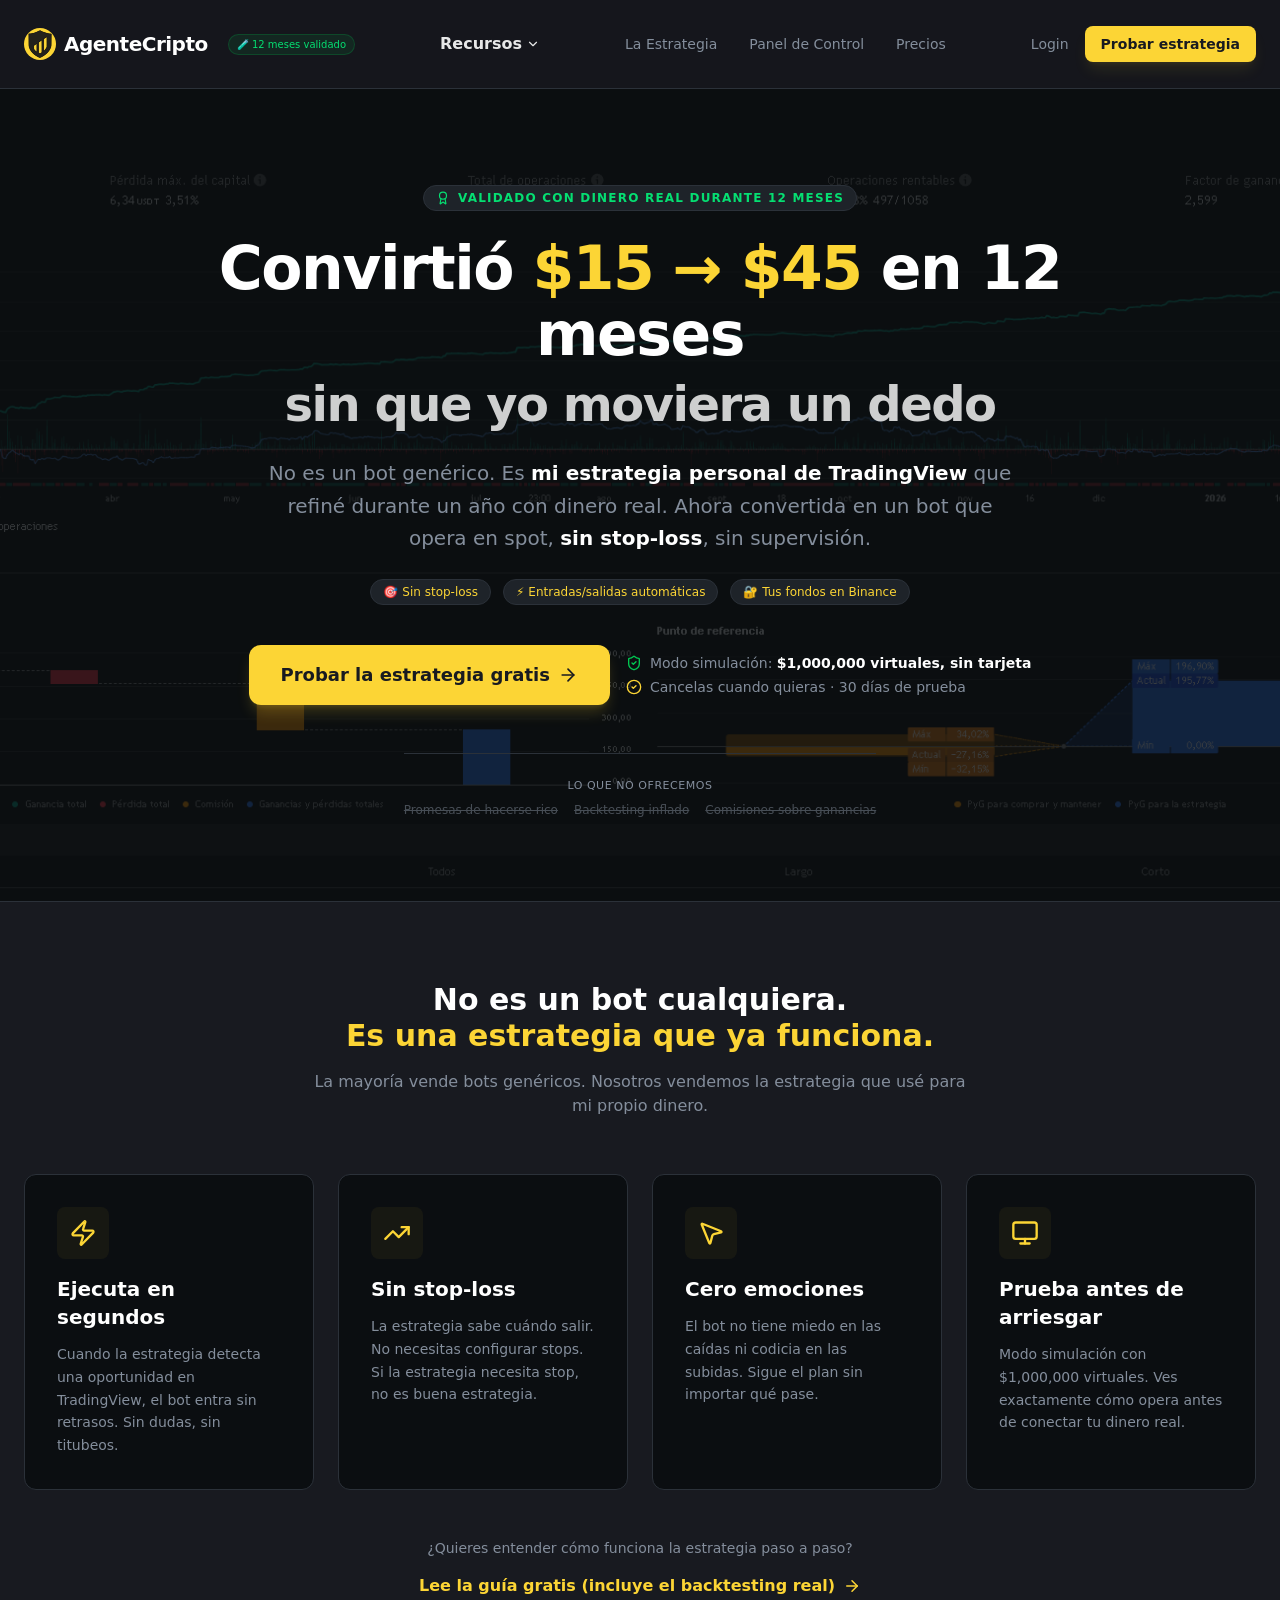
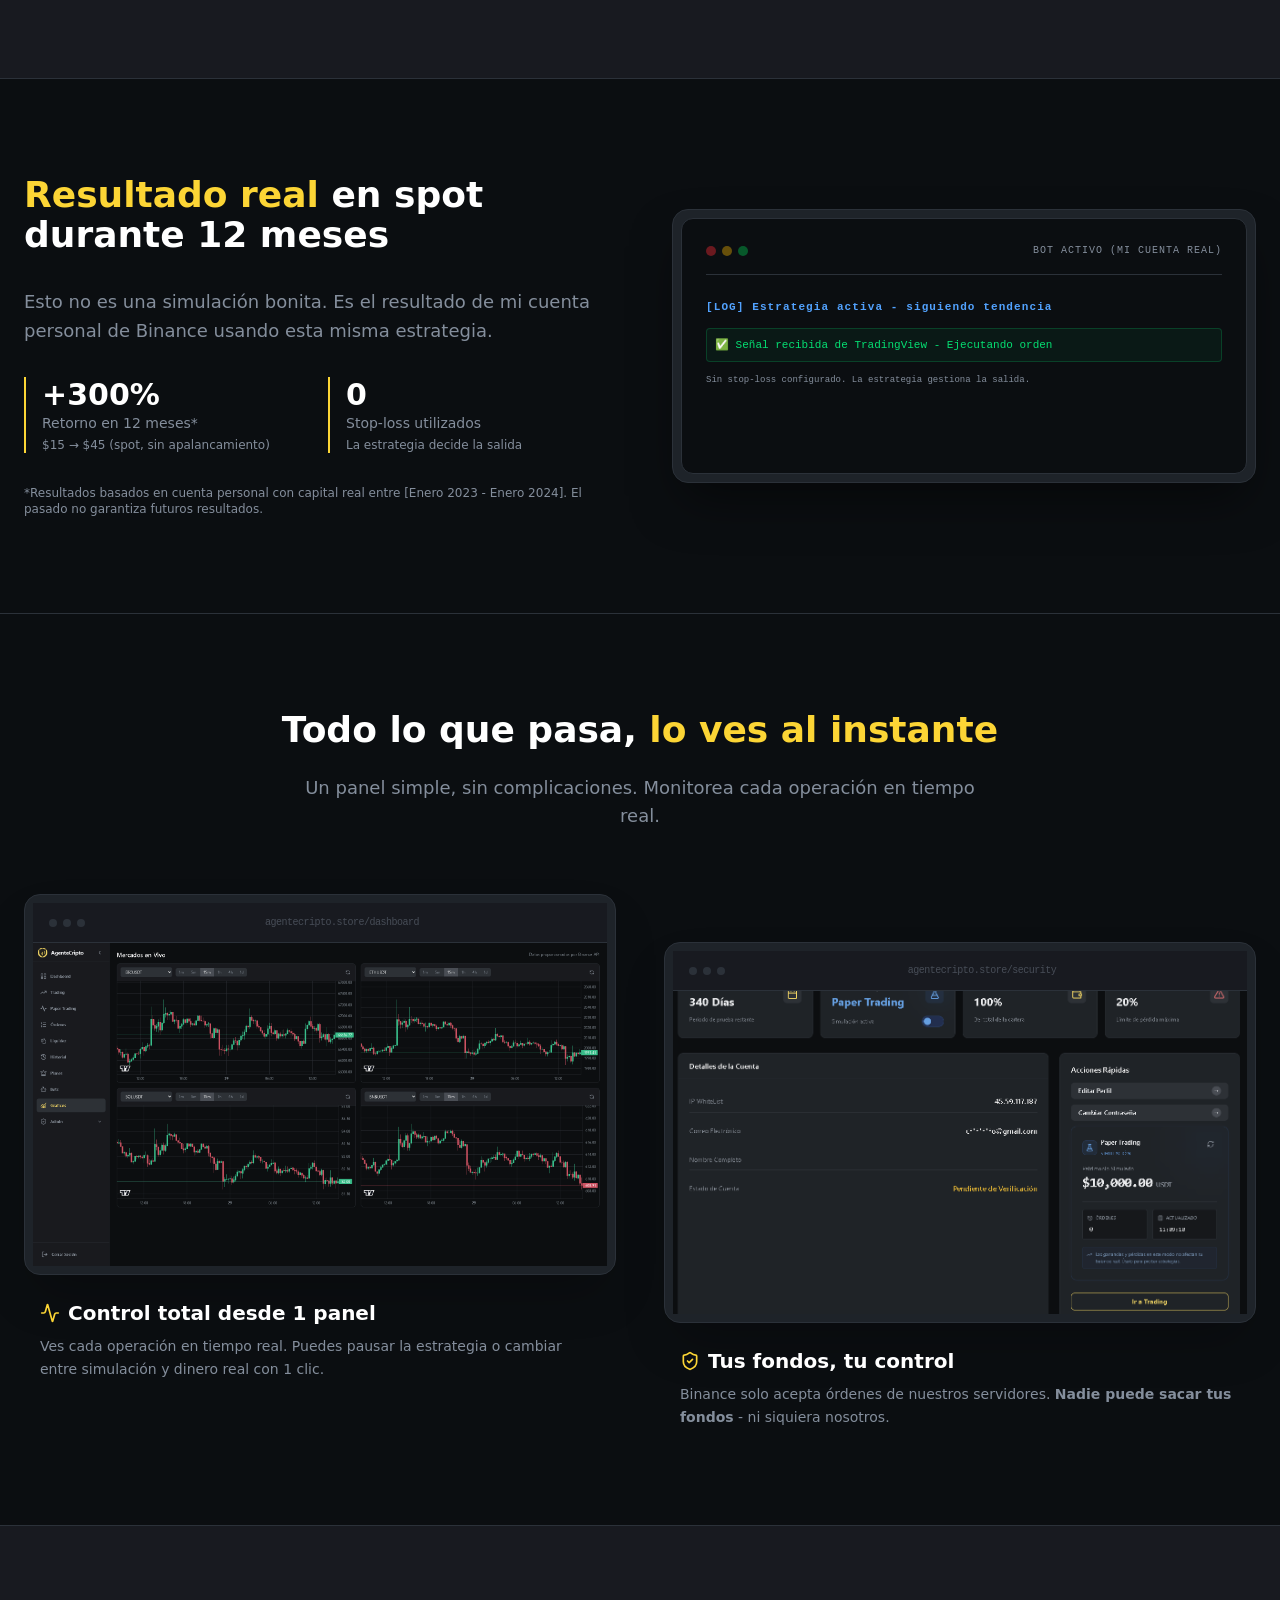
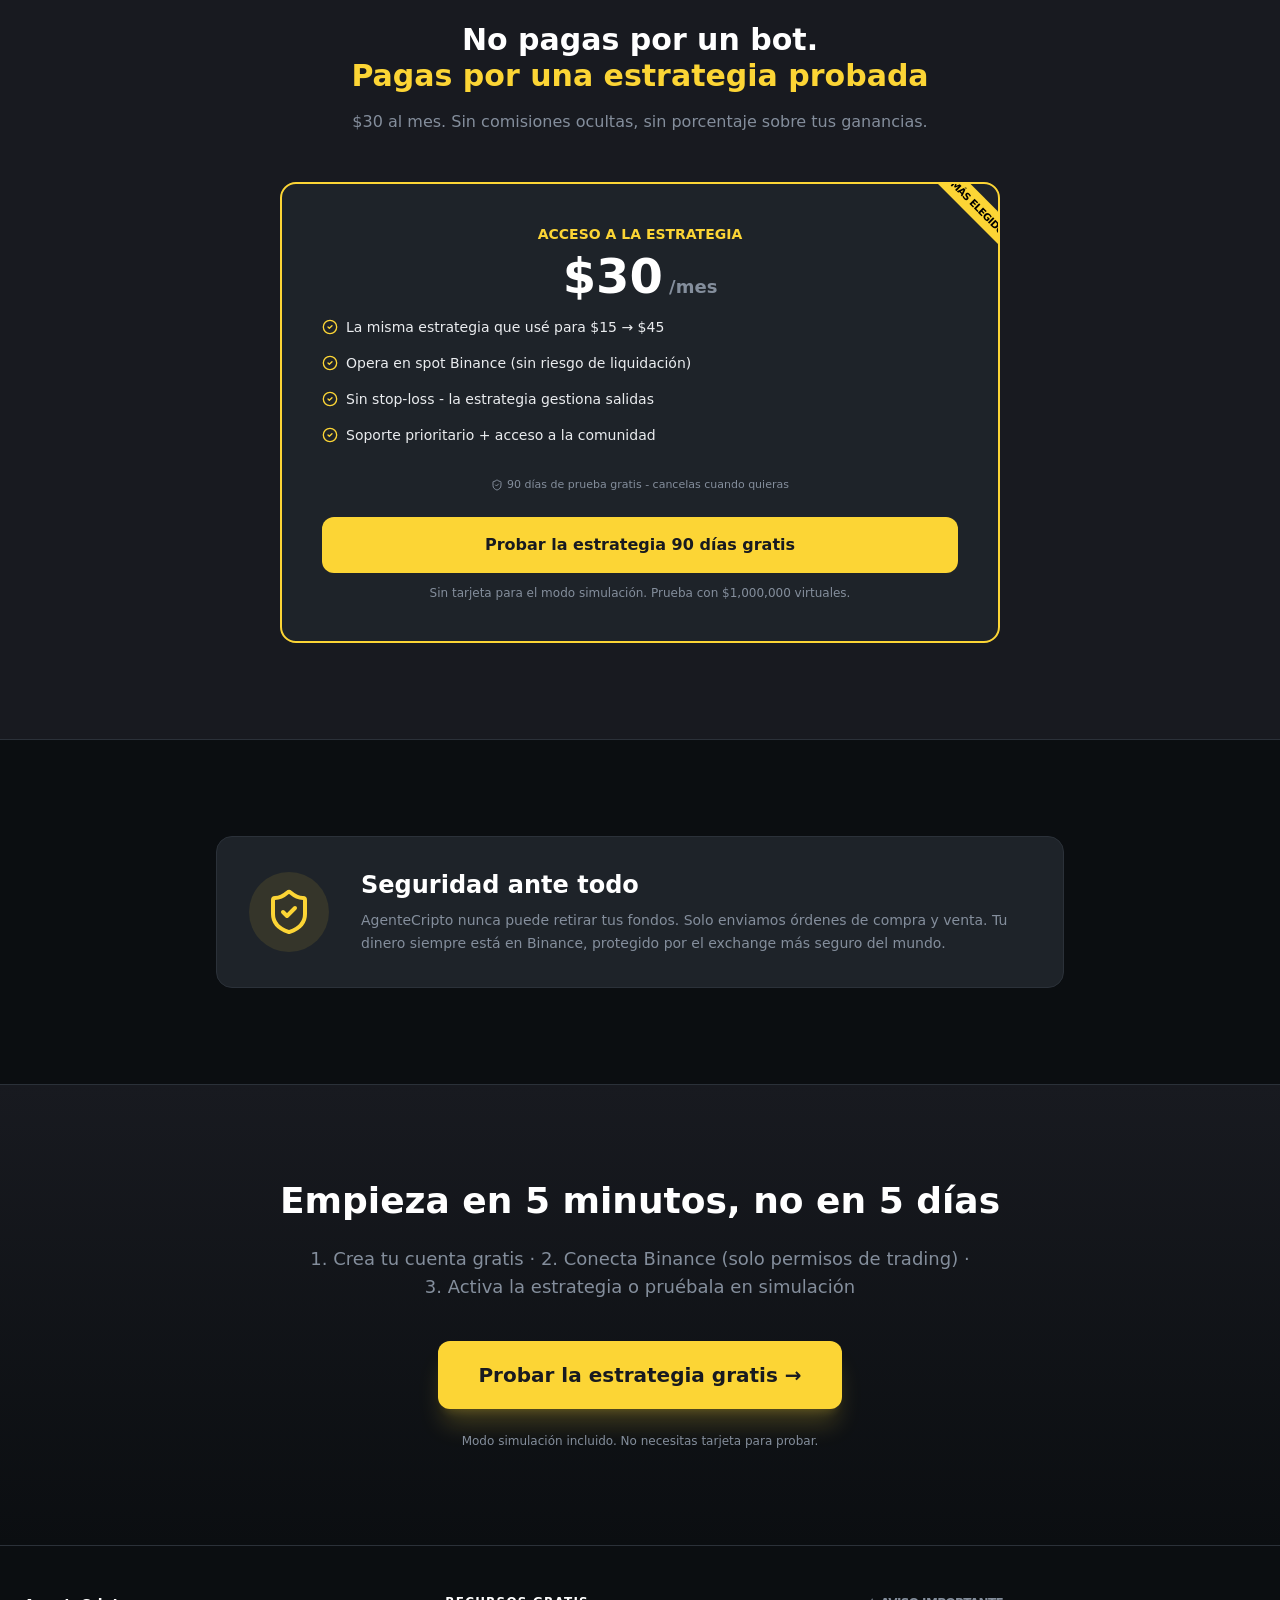
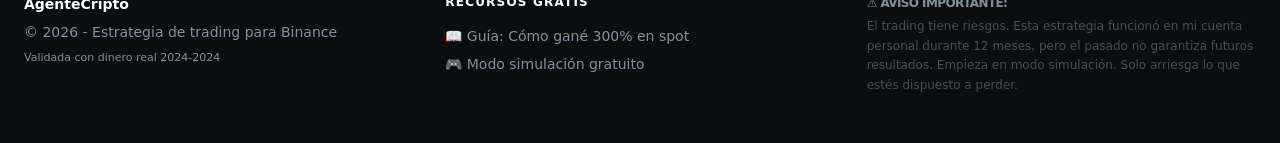
==== commit 185eb47b: "mejora google" ====
--- a/main/index.html
+++ b/main/index.html
@@ -24,8 +24,8 @@
     <link rel="icon" type="image/svg+xml" href="/assets/logoescudo-CZ7S06wX.svg" />
     <meta name="viewport" content="width=device-width, initial-scale=1.0" />
     <title>AgenteCripto - trading bot binance</title>
-    <script type="module" crossorigin src="/assets/index-CBLS8wj4.js"></script>
-    <link rel="stylesheet" crossorigin href="/assets/index-DxX3TRT0.css">
+    <script type="module" crossorigin src="/assets/index-DxVc4Tjs.js"></script>
+    <link rel="stylesheet" crossorigin href="/assets/index-CtOeGUTd.css">
   </head>
   <body>
     <!-- Google Tag Manager (noscript) -->
--- a/assets/index-CtOeGUTd.css
+++ b/assets/index-CtOeGUTd.css
@@ -0,0 +1 @@
+@layer properties{@supports (((-webkit-hyphens:none)) and (not (margin-trim:inline))) or ((-moz-orient:inline) and (not (color:rgb(from red r g b)))){*,:before,:after,::backdrop{--tw-translate-x:0;--tw-translate-y:0;--tw-translate-z:0;--tw-scale-x:1;--tw-scale-y:1;--tw-scale-z:1;--tw-rotate-x:initial;--tw-rotate-y:initial;--tw-rotate-z:initial;--tw-skew-x:initial;--tw-skew-y:initial;--tw-space-y-reverse:0;--tw-divide-y-reverse:0;--tw-border-style:solid;--tw-gradient-position:initial;--tw-gradient-from:#0000;--tw-gradient-via:#0000;--tw-gradient-to:#0000;--tw-gradient-stops:initial;--tw-gradient-via-stops:initial;--tw-gradient-from-position:0%;--tw-gradient-via-position:50%;--tw-gradient-to-position:100%;--tw-leading:initial;--tw-font-weight:initial;--tw-tracking:initial;--tw-shadow:0 0 #0000;--tw-shadow-color:initial;--tw-shadow-alpha:100%;--tw-inset-shadow:0 0 #0000;--tw-inset-shadow-color:initial;--tw-inset-shadow-alpha:100%;--tw-ring-color:initial;--tw-ring-shadow:0 0 #0000;--tw-inset-ring-color:initial;--tw-inset-ring-shadow:0 0 #0000;--tw-ring-inset:initial;--tw-ring-offset-width:0px;--tw-ring-offset-color:#fff;--tw-ring-offset-shadow:0 0 #0000;--tw-blur:initial;--tw-brightness:initial;--tw-contrast:initial;--tw-grayscale:initial;--tw-hue-rotate:initial;--tw-invert:initial;--tw-opacity:initial;--tw-saturate:initial;--tw-sepia:initial;--tw-drop-shadow:initial;--tw-drop-shadow-color:initial;--tw-drop-shadow-alpha:100%;--tw-drop-shadow-size:initial;--tw-backdrop-blur:initial;--tw-backdrop-brightness:initial;--tw-backdrop-contrast:initial;--tw-backdrop-grayscale:initial;--tw-backdrop-hue-rotate:initial;--tw-backdrop-invert:initial;--tw-backdrop-opacity:initial;--tw-backdrop-saturate:initial;--tw-backdrop-sepia:initial;--tw-duration:initial;--tw-ease:initial;--tw-content:""}}}@layer theme{:root,:host{--font-sans:ui-sans-serif,system-ui,sans-serif,"Apple Color Emoji","Segoe UI Emoji","Segoe UI Symbol","Noto Color Emoji";--font-mono:ui-monospace,SFMono-Regular,Menlo,Monaco,Consolas,"Liberation Mono","Courier New",monospace;--color-red-300:oklch(80.8% .114 19.571);--color-red-400:oklch(70.4% .191 22.216);--color-red-500:oklch(63.7% .237 25.331);--color-red-600:oklch(57.7% .245 27.325);--color-orange-400:oklch(75% .183 55.934);--color-orange-500:oklch(70.5% .213 47.604);--color-yellow-400:oklch(85.2% .199 91.936);--color-yellow-500:oklch(79.5% .184 86.047);--color-green-300:oklch(87.1% .15 154.449);--color-green-400:oklch(79.2% .209 151.711);--color-green-500:oklch(72.3% .219 149.579);--color-sky-400:oklch(74.6% .16 232.661);--color-sky-500:oklch(68.5% .169 237.323);--color-blue-300:oklch(80.9% .105 251.813);--color-blue-400:oklch(70.7% .165 254.624);--color-blue-500:oklch(62.3% .214 259.815);--color-blue-900:oklch(37.9% .146 265.522);--color-indigo-400:oklch(67.3% .182 276.935);--color-indigo-500:oklch(58.5% .233 277.117);--color-purple-400:oklch(71.4% .203 305.504);--color-purple-500:oklch(62.7% .265 303.9);--color-gray-300:oklch(87.2% .01 258.338);--color-gray-400:oklch(70.7% .022 261.325);--color-gray-500:oklch(55.1% .027 264.364);--color-gray-600:oklch(44.6% .03 256.802);--color-gray-700:oklch(37.3% .034 259.733);--color-gray-800:oklch(27.8% .033 256.848);--color-black:#000;--color-white:#fff;--spacing:.25rem;--container-xs:20rem;--container-sm:24rem;--container-md:28rem;--container-lg:32rem;--container-2xl:42rem;--container-3xl:48rem;--container-4xl:56rem;--container-5xl:64rem;--container-7xl:80rem;--text-xs:.75rem;--text-xs--line-height:calc(1/.75);--text-sm:.875rem;--text-sm--line-height:calc(1.25/.875);--text-base:1rem;--text-base--line-height: 1.5 ;--text-lg:1.125rem;--text-lg--line-height:calc(1.75/1.125);--text-xl:1.25rem;--text-xl--line-height:calc(1.75/1.25);--text-2xl:1.5rem;--text-2xl--line-height:calc(2/1.5);--text-3xl:1.875rem;--text-3xl--line-height: 1.2 ;--text-4xl:2.25rem;--text-4xl--line-height:calc(2.5/2.25);--text-5xl:3rem;--text-5xl--line-height:1;--text-6xl:3.75rem;--text-6xl--line-height:1;--font-weight-normal:400;--font-weight-medium:500;--font-weight-semibold:600;--font-weight-bold:700;--font-weight-extrabold:800;--tracking-tighter:-.05em;--tracking-tight:-.025em;--tracking-wide:.025em;--tracking-wider:.05em;--tracking-widest:.1em;--leading-tight:1.25;--leading-relaxed:1.625;--radius-md:.375rem;--radius-lg:.5rem;--radius-xl:.75rem;--radius-2xl:1rem;--radius-3xl:1.5rem;--ease-in-out:cubic-bezier(.4,0,.2,1);--animate-spin:spin 1s linear infinite;--animate-pulse:pulse 2s cubic-bezier(.4,0,.6,1)infinite;--blur-sm:8px;--blur-md:12px;--blur-xl:24px;--blur-2xl:40px;--aspect-video:16/9;--default-transition-duration:.15s;--default-transition-timing-function:cubic-bezier(.4,0,.2,1);--default-font-family:var(--font-sans);--default-mono-font-family:var(--font-mono)}}@layer base{*,:after,:before,::backdrop{box-sizing:border-box;border:0 solid;margin:0;padding:0}::file-selector-button{box-sizing:border-box;border:0 solid;margin:0;padding:0}html,:host{-webkit-text-size-adjust:100%;tab-size:4;line-height:1.5;font-family:var(--default-font-family,ui-sans-serif,system-ui,sans-serif,"Apple Color Emoji","Segoe UI Emoji","Segoe UI Symbol","Noto Color Emoji");font-feature-settings:var(--default-font-feature-settings,normal);font-variation-settings:var(--default-font-variation-settings,normal);-webkit-tap-highlight-color:transparent}hr{height:0;color:inherit;border-top-width:1px}abbr:where([title]){-webkit-text-decoration:underline dotted;text-decoration:underline dotted}h1,h2,h3,h4,h5,h6{font-size:inherit;font-weight:inherit}a{color:inherit;-webkit-text-decoration:inherit;text-decoration:inherit}b,strong{font-weight:bolder}code,kbd,samp,pre{font-family:var(--default-mono-font-family,ui-monospace,SFMono-Regular,Menlo,Monaco,Consolas,"Liberation Mono","Courier New",monospace);font-feature-settings:var(--default-mono-font-feature-settings,normal);font-variation-settings:var(--default-mono-font-variation-settings,normal);font-size:1em}small{font-size:80%}sub,sup{vertical-align:baseline;font-size:75%;line-height:0;position:relative}sub{bottom:-.25em}sup{top:-.5em}table{text-indent:0;border-color:inherit;border-collapse:collapse}:-moz-focusring{outline:auto}progress{vertical-align:baseline}summary{display:list-item}ol,ul,menu{list-style:none}img,svg,video,canvas,audio,iframe,embed,object{vertical-align:middle;display:block}img,video{max-width:100%;height:auto}button,input,select,optgroup,textarea{font:inherit;font-feature-settings:inherit;font-variation-settings:inherit;letter-spacing:inherit;color:inherit;opacity:1;background-color:#0000;border-radius:0}::file-selector-button{font:inherit;font-feature-settings:inherit;font-variation-settings:inherit;letter-spacing:inherit;color:inherit;opacity:1;background-color:#0000;border-radius:0}:where(select:is([multiple],[size])) optgroup{font-weight:bolder}:where(select:is([multiple],[size])) optgroup option{padding-inline-start:20px}::file-selector-button{margin-inline-end:4px}::placeholder{opacity:1}@supports (not ((-webkit-appearance:-apple-pay-button))) or (contain-intrinsic-size:1px){::placeholder{color:currentColor}@supports (color:color-mix(in lab,red,red)){::placeholder{color:color-mix(in oklab,currentcolor 50%,transparent)}}}textarea{resize:vertical}::-webkit-search-decoration{-webkit-appearance:none}::-webkit-date-and-time-value{min-height:1lh;text-align:inherit}::-webkit-datetime-edit{display:inline-flex}::-webkit-datetime-edit-fields-wrapper{padding:0}::-webkit-datetime-edit{padding-block:0}::-webkit-datetime-edit-year-field{padding-block:0}::-webkit-datetime-edit-month-field{padding-block:0}::-webkit-datetime-edit-day-field{padding-block:0}::-webkit-datetime-edit-hour-field{padding-block:0}::-webkit-datetime-edit-minute-field{padding-block:0}::-webkit-datetime-edit-second-field{padding-block:0}::-webkit-datetime-edit-millisecond-field{padding-block:0}::-webkit-datetime-edit-meridiem-field{padding-block:0}::-webkit-calendar-picker-indicator{line-height:1}:-moz-ui-invalid{box-shadow:none}button,input:where([type=button],[type=reset],[type=submit]){appearance:button}::file-selector-button{appearance:button}::-webkit-inner-spin-button{height:auto}::-webkit-outer-spin-button{height:auto}[hidden]:where(:not([hidden=until-found])){display:none!important}}@layer components;@layer utilities{.pointer-events-none{pointer-events:none}.invisible{visibility:hidden}.visible{visibility:visible}.sr-only{clip-path:inset(50%);white-space:nowrap;border-width:0;width:1px;height:1px;margin:-1px;padding:0;position:absolute;overflow:hidden}.absolute{position:absolute}.fixed{position:fixed}.relative{position:relative}.sticky{position:sticky}.inset-0{inset:calc(var(--spacing)*0)}.inset-y-0{inset-block:calc(var(--spacing)*0)}.-top-4{top:calc(var(--spacing)*-4)}.-top-6{top:calc(var(--spacing)*-6)}.top-0{top:calc(var(--spacing)*0)}.top-1{top:calc(var(--spacing)*1)}.top-1\/2{top:50%}.top-2\.5{top:calc(var(--spacing)*2.5)}.top-4{top:calc(var(--spacing)*4)}.top-6{top:calc(var(--spacing)*6)}.top-full{top:100%}.-right-4{right:calc(var(--spacing)*-4)}.-right-6{right:calc(var(--spacing)*-6)}.right-0{right:calc(var(--spacing)*0)}.right-3{right:calc(var(--spacing)*3)}.right-4{right:calc(var(--spacing)*4)}.bottom-full{bottom:100%}.left-0{left:calc(var(--spacing)*0)}.left-1{left:calc(var(--spacing)*1)}.left-1\/2{left:50%}.left-3{left:calc(var(--spacing)*3)}.left-full{left:100%}.z-10{z-index:10}.z-20{z-index:20}.z-50{z-index:50}.z-\[100\]{z-index:100}.col-span-2{grid-column:span 2/span 2}.container{width:100%}@media(min-width:40rem){.container{max-width:40rem}}@media(min-width:48rem){.container{max-width:48rem}}@media(min-width:64rem){.container{max-width:64rem}}@media(min-width:80rem){.container{max-width:80rem}}@media(min-width:96rem){.container{max-width:96rem}}.mx-auto{margin-inline:auto}.my-1{margin-block:calc(var(--spacing)*1)}.my-2{margin-block:calc(var(--spacing)*2)}.my-8{margin-block:calc(var(--spacing)*8)}.my-10{margin-block:calc(var(--spacing)*10)}.my-16{margin-block:calc(var(--spacing)*16)}.mt-0\.5{margin-top:calc(var(--spacing)*.5)}.mt-1{margin-top:calc(var(--spacing)*1)}.mt-2{margin-top:calc(var(--spacing)*2)}.mt-3{margin-top:calc(var(--spacing)*3)}.mt-4{margin-top:calc(var(--spacing)*4)}.mt-6{margin-top:calc(var(--spacing)*6)}.mt-8{margin-top:calc(var(--spacing)*8)}.mt-9{margin-top:calc(var(--spacing)*9)}.mt-10{margin-top:calc(var(--spacing)*10)}.mt-12{margin-top:calc(var(--spacing)*12)}.mt-16{margin-top:calc(var(--spacing)*16)}.mr-2{margin-right:calc(var(--spacing)*2)}.mr-4{margin-right:calc(var(--spacing)*4)}.mr-8{margin-right:calc(var(--spacing)*8)}.mb-1{margin-bottom:calc(var(--spacing)*1)}.mb-1\.5{margin-bottom:calc(var(--spacing)*1.5)}.mb-2{margin-bottom:calc(var(--spacing)*2)}.mb-3{margin-bottom:calc(var(--spacing)*3)}.mb-4{margin-bottom:calc(var(--spacing)*4)}.mb-6{margin-bottom:calc(var(--spacing)*6)}.mb-8{margin-bottom:calc(var(--spacing)*8)}.mb-10{margin-bottom:calc(var(--spacing)*10)}.mb-12{margin-bottom:calc(var(--spacing)*12)}.mb-14{margin-bottom:calc(var(--spacing)*14)}.mb-16{margin-bottom:calc(var(--spacing)*16)}.mb-20{margin-bottom:calc(var(--spacing)*20)}.ml-1{margin-left:calc(var(--spacing)*1)}.ml-2{margin-left:calc(var(--spacing)*2)}.ml-3{margin-left:calc(var(--spacing)*3)}.ml-4{margin-left:calc(var(--spacing)*4)}.ml-8{margin-left:calc(var(--spacing)*8)}.ml-auto{margin-left:auto}.line-clamp-4{-webkit-line-clamp:4;-webkit-box-orient:vertical;display:-webkit-box;overflow:hidden}.block{display:block}.contents{display:contents}.flex{display:flex}.grid{display:grid}.hidden{display:none}.inline-block{display:inline-block}.inline-flex{display:inline-flex}.aspect-video{aspect-ratio:var(--aspect-video)}.h-0{height:calc(var(--spacing)*0)}.h-1{height:calc(var(--spacing)*1)}.h-1\.5{height:calc(var(--spacing)*1.5)}.h-2{height:calc(var(--spacing)*2)}.h-2\.5{height:calc(var(--spacing)*2.5)}.h-3{height:calc(var(--spacing)*3)}.h-3\/4{height:75%}.h-4{height:calc(var(--spacing)*4)}.h-5{height:calc(var(--spacing)*5)}.h-6{height:calc(var(--spacing)*6)}.h-8{height:calc(var(--spacing)*8)}.h-10{height:calc(var(--spacing)*10)}.h-12{height:calc(var(--spacing)*12)}.h-16{height:calc(var(--spacing)*16)}.h-24{height:calc(var(--spacing)*24)}.h-32{height:calc(var(--spacing)*32)}.h-64{height:calc(var(--spacing)*64)}.h-\[300px\]{height:300px}.h-\[400px\]{height:400px}.h-fit{height:fit-content}.h-full{height:100%}.h-px{height:1px}.h-screen{height:100vh}.max-h-\[90vh\]{max-height:90vh}.max-h-\[150px\]{max-height:150px}.min-h-\[200px\]{min-height:200px}.min-h-\[500px\]{min-height:500px}.min-h-screen{min-height:100vh}.w-1{width:calc(var(--spacing)*1)}.w-1\/2{width:50%}.w-1\/3{width:33.3333%}.w-2{width:calc(var(--spacing)*2)}.w-2\.5{width:calc(var(--spacing)*2.5)}.w-3{width:calc(var(--spacing)*3)}.w-3\/4{width:75%}.w-4{width:calc(var(--spacing)*4)}.w-5{width:calc(var(--spacing)*5)}.w-7{width:calc(var(--spacing)*7)}.w-8{width:calc(var(--spacing)*8)}.w-9{width:calc(var(--spacing)*9)}.w-10{width:calc(var(--spacing)*10)}.w-11{width:calc(var(--spacing)*11)}.w-12{width:calc(var(--spacing)*12)}.w-16{width:calc(var(--spacing)*16)}.w-20{width:calc(var(--spacing)*20)}.w-24{width:calc(var(--spacing)*24)}.w-32{width:calc(var(--spacing)*32)}.w-48{width:calc(var(--spacing)*48)}.w-64{width:calc(var(--spacing)*64)}.w-fit{width:fit-content}.w-full{width:100%}.max-w-2xl{max-width:var(--container-2xl)}.max-w-3xl{max-width:var(--container-3xl)}.max-w-4xl{max-width:var(--container-4xl)}.max-w-5xl{max-width:var(--container-5xl)}.max-w-7xl{max-width:var(--container-7xl)}.max-w-\[450px\]{max-width:450px}.max-w-\[480px\]{max-width:480px}.max-w-lg{max-width:var(--container-lg)}.max-w-md{max-width:var(--container-md)}.max-w-none{max-width:none}.max-w-sm{max-width:var(--container-sm)}.max-w-xs{max-width:var(--container-xs)}.min-w-0{min-width:calc(var(--spacing)*0)}.min-w-\[22px\]{min-width:22px}.min-w-\[32px\]{min-width:32px}.min-w-\[200px\]{min-width:200px}.flex-1{flex:1}.shrink-0{flex-shrink:0}.border-collapse{border-collapse:collapse}.-translate-x-1\/2{--tw-translate-x: -50% ;translate:var(--tw-translate-x)var(--tw-translate-y)}.translate-x-0{--tw-translate-x:calc(var(--spacing)*0);translate:var(--tw-translate-x)var(--tw-translate-y)}.translate-x-1{--tw-translate-x:calc(var(--spacing)*1);translate:var(--tw-translate-x)var(--tw-translate-y)}.translate-x-4{--tw-translate-x:calc(var(--spacing)*4);translate:var(--tw-translate-x)var(--tw-translate-y)}.translate-x-5{--tw-translate-x:calc(var(--spacing)*5);translate:var(--tw-translate-x)var(--tw-translate-y)}.translate-x-6{--tw-translate-x:calc(var(--spacing)*6);translate:var(--tw-translate-x)var(--tw-translate-y)}.translate-x-8{--tw-translate-x:calc(var(--spacing)*8);translate:var(--tw-translate-x)var(--tw-translate-y)}.translate-x-\[-100\%\]{--tw-translate-x:-100%;translate:var(--tw-translate-x)var(--tw-translate-y)}.-translate-y-1\/2{--tw-translate-y: -50% ;translate:var(--tw-translate-x)var(--tw-translate-y)}.translate-y-3{--tw-translate-y:calc(var(--spacing)*3);translate:var(--tw-translate-x)var(--tw-translate-y)}.scale-100{--tw-scale-x:100%;--tw-scale-y:100%;--tw-scale-z:100%;scale:var(--tw-scale-x)var(--tw-scale-y)}.rotate-45{rotate:45deg}.rotate-90{rotate:90deg}.rotate-180{rotate:180deg}.skew-x-12{--tw-skew-x:skewX(12deg);transform:var(--tw-rotate-x,)var(--tw-rotate-y,)var(--tw-rotate-z,)var(--tw-skew-x,)var(--tw-skew-y,)}.transform{transform:var(--tw-rotate-x,)var(--tw-rotate-y,)var(--tw-rotate-z,)var(--tw-skew-x,)var(--tw-skew-y,)}.animate-\[loading_3s_linear\]{animation:3s linear loading}.animate-\[shimmer_2s_infinite\]{animation:2s infinite shimmer}.animate-pulse{animation:var(--animate-pulse)}.animate-spin{animation:var(--animate-spin)}.cursor-help{cursor:help}.cursor-not-allowed{cursor:not-allowed}.cursor-pointer{cursor:pointer}.resize{resize:both}.resize-none{resize:none}.list-inside{list-style-position:inside}.list-decimal{list-style-type:decimal}.appearance-none{appearance:none}.grid-cols-1{grid-template-columns:repeat(1,minmax(0,1fr))}.grid-cols-2{grid-template-columns:repeat(2,minmax(0,1fr))}.flex-col{flex-direction:column}.flex-wrap{flex-wrap:wrap}.items-baseline{align-items:baseline}.items-center{align-items:center}.items-end{align-items:flex-end}.items-start{align-items:flex-start}.justify-between{justify-content:space-between}.justify-center{justify-content:center}.justify-end{justify-content:flex-end}.gap-1{gap:calc(var(--spacing)*1)}.gap-1\.5{gap:calc(var(--spacing)*1.5)}.gap-2{gap:calc(var(--spacing)*2)}.gap-2\.5{gap:calc(var(--spacing)*2.5)}.gap-3{gap:calc(var(--spacing)*3)}.gap-4{gap:calc(var(--spacing)*4)}.gap-5{gap:calc(var(--spacing)*5)}.gap-6{gap:calc(var(--spacing)*6)}.gap-8{gap:calc(var(--spacing)*8)}.gap-12{gap:calc(var(--spacing)*12)}.gap-16{gap:calc(var(--spacing)*16)}:where(.space-y-1>:not(:last-child)){--tw-space-y-reverse:0;margin-block-start:calc(calc(var(--spacing)*1)*var(--tw-space-y-reverse));margin-block-end:calc(calc(var(--spacing)*1)*calc(1 - var(--tw-space-y-reverse)))}:where(.space-y-2>:not(:last-child)){--tw-space-y-reverse:0;margin-block-start:calc(calc(var(--spacing)*2)*var(--tw-space-y-reverse));margin-block-end:calc(calc(var(--spacing)*2)*calc(1 - var(--tw-space-y-reverse)))}:where(.space-y-3>:not(:last-child)){--tw-space-y-reverse:0;margin-block-start:calc(calc(var(--spacing)*3)*var(--tw-space-y-reverse));margin-block-end:calc(calc(var(--spacing)*3)*calc(1 - var(--tw-space-y-reverse)))}:where(.space-y-4>:not(:last-child)){--tw-space-y-reverse:0;margin-block-start:calc(calc(var(--spacing)*4)*var(--tw-space-y-reverse));margin-block-end:calc(calc(var(--spacing)*4)*calc(1 - var(--tw-space-y-reverse)))}:where(.space-y-5>:not(:last-child)){--tw-space-y-reverse:0;margin-block-start:calc(calc(var(--spacing)*5)*var(--tw-space-y-reverse));margin-block-end:calc(calc(var(--spacing)*5)*calc(1 - var(--tw-space-y-reverse)))}:where(.space-y-6>:not(:last-child)){--tw-space-y-reverse:0;margin-block-start:calc(calc(var(--spacing)*6)*var(--tw-space-y-reverse));margin-block-end:calc(calc(var(--spacing)*6)*calc(1 - var(--tw-space-y-reverse)))}:where(.space-y-8>:not(:last-child)){--tw-space-y-reverse:0;margin-block-start:calc(calc(var(--spacing)*8)*var(--tw-space-y-reverse));margin-block-end:calc(calc(var(--spacing)*8)*calc(1 - var(--tw-space-y-reverse)))}:where(.divide-y>:not(:last-child)){--tw-divide-y-reverse:0;border-bottom-style:var(--tw-border-style);border-top-style:var(--tw-border-style);border-top-width:calc(1px*var(--tw-divide-y-reverse));border-bottom-width:calc(1px*calc(1 - var(--tw-divide-y-reverse)))}:where(.divide-\[\#2b3139\]>:not(:last-child)){border-color:#2b3139}.self-end{align-self:flex-end}.truncate{text-overflow:ellipsis;white-space:nowrap;overflow:hidden}.overflow-hidden{overflow:hidden}.overflow-x-auto{overflow-x:auto}.overflow-y-auto{overflow-y:auto}.rounded{border-radius:.25rem}.rounded-2xl{border-radius:var(--radius-2xl)}.rounded-3xl{border-radius:var(--radius-3xl)}.rounded-full{border-radius:3.40282e38px}.rounded-lg{border-radius:var(--radius-lg)}.rounded-md{border-radius:var(--radius-md)}.rounded-xl{border-radius:var(--radius-xl)}.rounded-r-2xl{border-top-right-radius:var(--radius-2xl);border-bottom-right-radius:var(--radius-2xl)}.rounded-b-xl{border-bottom-right-radius:var(--radius-xl);border-bottom-left-radius:var(--radius-xl)}.border{border-style:var(--tw-border-style);border-width:1px}.border-2{border-style:var(--tw-border-style);border-width:2px}.border-y{border-block-style:var(--tw-border-style);border-block-width:1px}.border-t{border-top-style:var(--tw-border-style);border-top-width:1px}.border-r{border-right-style:var(--tw-border-style);border-right-width:1px}.border-b{border-bottom-style:var(--tw-border-style);border-bottom-width:1px}.border-l-2{border-left-style:var(--tw-border-style);border-left-width:2px}.border-l-4{border-left-style:var(--tw-border-style);border-left-width:4px}.border-dashed{--tw-border-style:dashed;border-style:dashed}.border-none{--tw-border-style:none;border-style:none}.border-\[\#2b3139\]{border-color:#2b3139}.border-\[\#2b3139\]\/50{border-color:#2b313980}.border-\[\#474d57\]{border-color:#474d57}.border-\[\#FCD535\]{border-color:#fcd535}.border-\[\#FCD535\]\/20{border-color:#fcd53533}.border-\[\#FCD535\]\/30{border-color:#fcd5354d}.border-\[\#FCD535\]\/40{border-color:#fcd53566}.border-\[\#FCD535\]\/50{border-color:#fcd53580}.border-blue-400\/20{border-color:#54a2ff33}@supports (color:color-mix(in lab,red,red)){.border-blue-400\/20{border-color:color-mix(in oklab,var(--color-blue-400)20%,transparent)}}.border-blue-500\/10{border-color:#3080ff1a}@supports (color:color-mix(in lab,red,red)){.border-blue-500\/10{border-color:color-mix(in oklab,var(--color-blue-500)10%,transparent)}}.border-blue-500\/20{border-color:#3080ff33}@supports (color:color-mix(in lab,red,red)){.border-blue-500\/20{border-color:color-mix(in oklab,var(--color-blue-500)20%,transparent)}}.border-blue-500\/30{border-color:#3080ff4d}@supports (color:color-mix(in lab,red,red)){.border-blue-500\/30{border-color:color-mix(in oklab,var(--color-blue-500)30%,transparent)}}.border-blue-500\/50{border-color:#3080ff80}@supports (color:color-mix(in lab,red,red)){.border-blue-500\/50{border-color:color-mix(in oklab,var(--color-blue-500)50%,transparent)}}.border-current{border-color:currentColor}.border-gray-400\/20{border-color:#99a1af33}@supports (color:color-mix(in lab,red,red)){.border-gray-400\/20{border-color:color-mix(in oklab,var(--color-gray-400)20%,transparent)}}.border-gray-500\/20{border-color:#6a728233}@supports (color:color-mix(in lab,red,red)){.border-gray-500\/20{border-color:color-mix(in oklab,var(--color-gray-500)20%,transparent)}}.border-gray-500\/50{border-color:#6a728280}@supports (color:color-mix(in lab,red,red)){.border-gray-500\/50{border-color:color-mix(in oklab,var(--color-gray-500)50%,transparent)}}.border-gray-600{border-color:var(--color-gray-600)}.border-gray-800{border-color:var(--color-gray-800)}.border-green-400\/20{border-color:#05df7233}@supports (color:color-mix(in lab,red,red)){.border-green-400\/20{border-color:color-mix(in oklab,var(--color-green-400)20%,transparent)}}.border-green-500\/20{border-color:#00c75833}@supports (color:color-mix(in lab,red,red)){.border-green-500\/20{border-color:color-mix(in oklab,var(--color-green-500)20%,transparent)}}.border-green-500\/30{border-color:#00c7584d}@supports (color:color-mix(in lab,red,red)){.border-green-500\/30{border-color:color-mix(in oklab,var(--color-green-500)30%,transparent)}}.border-green-500\/50{border-color:#00c75880}@supports (color:color-mix(in lab,red,red)){.border-green-500\/50{border-color:color-mix(in oklab,var(--color-green-500)50%,transparent)}}.border-indigo-500\/20{border-color:#625fff33}@supports (color:color-mix(in lab,red,red)){.border-indigo-500\/20{border-color:color-mix(in oklab,var(--color-indigo-500)20%,transparent)}}.border-orange-500\/50{border-color:#fe6e0080}@supports (color:color-mix(in lab,red,red)){.border-orange-500\/50{border-color:color-mix(in oklab,var(--color-orange-500)50%,transparent)}}.border-purple-500\/50{border-color:#ac4bff80}@supports (color:color-mix(in lab,red,red)){.border-purple-500\/50{border-color:color-mix(in oklab,var(--color-purple-500)50%,transparent)}}.border-red-400\/20{border-color:#ff656833}@supports (color:color-mix(in lab,red,red)){.border-red-400\/20{border-color:color-mix(in oklab,var(--color-red-400)20%,transparent)}}.border-red-500{border-color:var(--color-red-500)}.border-red-500\/20{border-color:#fb2c3633}@supports (color:color-mix(in lab,red,red)){.border-red-500\/20{border-color:color-mix(in oklab,var(--color-red-500)20%,transparent)}}.border-red-500\/30{border-color:#fb2c364d}@supports (color:color-mix(in lab,red,red)){.border-red-500\/30{border-color:color-mix(in oklab,var(--color-red-500)30%,transparent)}}.border-red-500\/50{border-color:#fb2c3680}@supports (color:color-mix(in lab,red,red)){.border-red-500\/50{border-color:color-mix(in oklab,var(--color-red-500)50%,transparent)}}.border-red-600\/50{border-color:#e4001480}@supports (color:color-mix(in lab,red,red)){.border-red-600\/50{border-color:color-mix(in oklab,var(--color-red-600)50%,transparent)}}.border-sky-500\/20{border-color:#00a5ef33}@supports (color:color-mix(in lab,red,red)){.border-sky-500\/20{border-color:color-mix(in oklab,var(--color-sky-500)20%,transparent)}}.border-transparent{border-color:#0000}.border-yellow-500\/20{border-color:#edb20033}@supports (color:color-mix(in lab,red,red)){.border-yellow-500\/20{border-color:color-mix(in oklab,var(--color-yellow-500)20%,transparent)}}.border-yellow-500\/50{border-color:#edb20080}@supports (color:color-mix(in lab,red,red)){.border-yellow-500\/50{border-color:color-mix(in oklab,var(--color-yellow-500)50%,transparent)}}.border-t-transparent{border-top-color:#0000}.bg-\[\#0b0e11\]{background-color:#0b0e11}.bg-\[\#0b0e11\]\/20{background-color:#0b0e1133}.bg-\[\#0b0e11\]\/30{background-color:#0b0e114d}.bg-\[\#0b0e11\]\/50{background-color:#0b0e1180}.bg-\[\#0b0e11\]\/80{background-color:#0b0e11cc}.bg-\[\#1e2329\]{background-color:#1e2329}.bg-\[\#2b3139\]{background-color:#2b3139}.bg-\[\#2b3139\]\/30{background-color:#2b31394d}.bg-\[\#2b3139\]\/50{background-color:#2b313980}.bg-\[\#161a1e\]{background-color:#161a1e}.bg-\[\#181a20\]{background-color:#181a20}.bg-\[\#181a20\]\/80{background-color:#181a20cc}.bg-\[\#252a30\]{background-color:#252a30}.bg-\[\#474d57\]{background-color:#474d57}.bg-\[\#848e9c\]{background-color:#848e9c}.bg-\[\#FCD535\]{background-color:#fcd535}.bg-\[\#FCD535\]\/5{background-color:#fcd5350d}.bg-\[\#FCD535\]\/10{background-color:#fcd5351a}.bg-\[\#FCD535\]\/20{background-color:#fcd53533}.bg-\[\#FCD535\]\/30{background-color:#fcd5354d}.bg-black{background-color:var(--color-black)}.bg-black\/60{background-color:#0009}@supports (color:color-mix(in lab,red,red)){.bg-black\/60{background-color:color-mix(in oklab,var(--color-black)60%,transparent)}}.bg-blue-400{background-color:var(--color-blue-400)}.bg-blue-400\/10{background-color:#54a2ff1a}@supports (color:color-mix(in lab,red,red)){.bg-blue-400\/10{background-color:color-mix(in oklab,var(--color-blue-400)10%,transparent)}}.bg-blue-500{background-color:var(--color-blue-500)}.bg-blue-500\/5{background-color:#3080ff0d}@supports (color:color-mix(in lab,red,red)){.bg-blue-500\/5{background-color:color-mix(in oklab,var(--color-blue-500)5%,transparent)}}.bg-blue-500\/10{background-color:#3080ff1a}@supports (color:color-mix(in lab,red,red)){.bg-blue-500\/10{background-color:color-mix(in oklab,var(--color-blue-500)10%,transparent)}}.bg-blue-900\/10{background-color:#1c398e1a}@supports (color:color-mix(in lab,red,red)){.bg-blue-900\/10{background-color:color-mix(in oklab,var(--color-blue-900)10%,transparent)}}.bg-blue-900\/50{background-color:#1c398e80}@supports (color:color-mix(in lab,red,red)){.bg-blue-900\/50{background-color:color-mix(in oklab,var(--color-blue-900)50%,transparent)}}.bg-gray-400\/10{background-color:#99a1af1a}@supports (color:color-mix(in lab,red,red)){.bg-gray-400\/10{background-color:color-mix(in oklab,var(--color-gray-400)10%,transparent)}}.bg-gray-500\/10{background-color:#6a72821a}@supports (color:color-mix(in lab,red,red)){.bg-gray-500\/10{background-color:color-mix(in oklab,var(--color-gray-500)10%,transparent)}}.bg-gray-600{background-color:var(--color-gray-600)}.bg-gray-700{background-color:var(--color-gray-700)}.bg-gray-700\/50{background-color:#36415380}@supports (color:color-mix(in lab,red,red)){.bg-gray-700\/50{background-color:color-mix(in oklab,var(--color-gray-700)50%,transparent)}}.bg-green-400\/5{background-color:#05df720d}@supports (color:color-mix(in lab,red,red)){.bg-green-400\/5{background-color:color-mix(in oklab,var(--color-green-400)5%,transparent)}}.bg-green-400\/10{background-color:#05df721a}@supports (color:color-mix(in lab,red,red)){.bg-green-400\/10{background-color:color-mix(in oklab,var(--color-green-400)10%,transparent)}}.bg-green-500{background-color:var(--color-green-500)}.bg-green-500\/5{background-color:#00c7580d}@supports (color:color-mix(in lab,red,red)){.bg-green-500\/5{background-color:color-mix(in oklab,var(--color-green-500)5%,transparent)}}.bg-green-500\/10{background-color:#00c7581a}@supports (color:color-mix(in lab,red,red)){.bg-green-500\/10{background-color:color-mix(in oklab,var(--color-green-500)10%,transparent)}}.bg-green-500\/20{background-color:#00c75833}@supports (color:color-mix(in lab,red,red)){.bg-green-500\/20{background-color:color-mix(in oklab,var(--color-green-500)20%,transparent)}}.bg-green-500\/40{background-color:#00c75866}@supports (color:color-mix(in lab,red,red)){.bg-green-500\/40{background-color:color-mix(in oklab,var(--color-green-500)40%,transparent)}}.bg-indigo-500\/10{background-color:#625fff1a}@supports (color:color-mix(in lab,red,red)){.bg-indigo-500\/10{background-color:color-mix(in oklab,var(--color-indigo-500)10%,transparent)}}.bg-orange-500\/10{background-color:#fe6e001a}@supports (color:color-mix(in lab,red,red)){.bg-orange-500\/10{background-color:color-mix(in oklab,var(--color-orange-500)10%,transparent)}}.bg-purple-500\/10{background-color:#ac4bff1a}@supports (color:color-mix(in lab,red,red)){.bg-purple-500\/10{background-color:color-mix(in oklab,var(--color-purple-500)10%,transparent)}}.bg-red-400\/10{background-color:#ff65681a}@supports (color:color-mix(in lab,red,red)){.bg-red-400\/10{background-color:color-mix(in oklab,var(--color-red-400)10%,transparent)}}.bg-red-500{background-color:var(--color-red-500)}.bg-red-500\/5{background-color:#fb2c360d}@supports (color:color-mix(in lab,red,red)){.bg-red-500\/5{background-color:color-mix(in oklab,var(--color-red-500)5%,transparent)}}.bg-red-500\/10{background-color:#fb2c361a}@supports (color:color-mix(in lab,red,red)){.bg-red-500\/10{background-color:color-mix(in oklab,var(--color-red-500)10%,transparent)}}.bg-red-500\/20{background-color:#fb2c3633}@supports (color:color-mix(in lab,red,red)){.bg-red-500\/20{background-color:color-mix(in oklab,var(--color-red-500)20%,transparent)}}.bg-red-500\/40{background-color:#fb2c3666}@supports (color:color-mix(in lab,red,red)){.bg-red-500\/40{background-color:color-mix(in oklab,var(--color-red-500)40%,transparent)}}.bg-red-600\/10{background-color:#e400141a}@supports (color:color-mix(in lab,red,red)){.bg-red-600\/10{background-color:color-mix(in oklab,var(--color-red-600)10%,transparent)}}.bg-sky-500\/10{background-color:#00a5ef1a}@supports (color:color-mix(in lab,red,red)){.bg-sky-500\/10{background-color:color-mix(in oklab,var(--color-sky-500)10%,transparent)}}.bg-white{background-color:var(--color-white)}.bg-yellow-500\/5{background-color:#edb2000d}@supports (color:color-mix(in lab,red,red)){.bg-yellow-500\/5{background-color:color-mix(in oklab,var(--color-yellow-500)5%,transparent)}}.bg-yellow-500\/10{background-color:#edb2001a}@supports (color:color-mix(in lab,red,red)){.bg-yellow-500\/10{background-color:color-mix(in oklab,var(--color-yellow-500)10%,transparent)}}.bg-yellow-500\/40{background-color:#edb20066}@supports (color:color-mix(in lab,red,red)){.bg-yellow-500\/40{background-color:color-mix(in oklab,var(--color-yellow-500)40%,transparent)}}.bg-gradient-to-b{--tw-gradient-position:to bottom in oklab;background-image:linear-gradient(var(--tw-gradient-stops))}.bg-gradient-to-r{--tw-gradient-position:to right in oklab;background-image:linear-gradient(var(--tw-gradient-stops))}.bg-\[radial-gradient\(ellipse_at_top\,_var\(--tw-gradient-stops\)\)\]{background-image:radial-gradient(ellipse at top,var(--tw-gradient-stops))}.from-\[\#181a20\]{--tw-gradient-from:#181a20;--tw-gradient-stops:var(--tw-gradient-via-stops,var(--tw-gradient-position),var(--tw-gradient-from)var(--tw-gradient-from-position),var(--tw-gradient-to)var(--tw-gradient-to-position))}.from-\[\#FCD535\]\/10{--tw-gradient-from:oklab(88.1367% -.0124003 .167368/.1);--tw-gradient-stops:var(--tw-gradient-via-stops,var(--tw-gradient-position),var(--tw-gradient-from)var(--tw-gradient-from-position),var(--tw-gradient-to)var(--tw-gradient-to-position))}.from-transparent{--tw-gradient-from:transparent;--tw-gradient-stops:var(--tw-gradient-via-stops,var(--tw-gradient-position),var(--tw-gradient-from)var(--tw-gradient-from-position),var(--tw-gradient-to)var(--tw-gradient-to-position))}.via-\[\#0b0e11\]\/60{--tw-gradient-via:oklab(16.1829% -.0029636 -.00745556/.6);--tw-gradient-via-stops:var(--tw-gradient-position),var(--tw-gradient-from)var(--tw-gradient-from-position),var(--tw-gradient-via)var(--tw-gradient-via-position),var(--tw-gradient-to)var(--tw-gradient-to-position);--tw-gradient-stops:var(--tw-gradient-via-stops)}.via-white\/5{--tw-gradient-via:#ffffff0d}@supports (color:color-mix(in lab,red,red)){.via-white\/5{--tw-gradient-via:color-mix(in oklab,var(--color-white)5%,transparent)}}.via-white\/5{--tw-gradient-via-stops:var(--tw-gradient-position),var(--tw-gradient-from)var(--tw-gradient-from-position),var(--tw-gradient-via)var(--tw-gradient-via-position),var(--tw-gradient-to)var(--tw-gradient-to-position);--tw-gradient-stops:var(--tw-gradient-via-stops)}.to-\[\#0b0e11\]{--tw-gradient-to:#0b0e11;--tw-gradient-stops:var(--tw-gradient-via-stops,var(--tw-gradient-position),var(--tw-gradient-from)var(--tw-gradient-from-position),var(--tw-gradient-to)var(--tw-gradient-to-position))}.to-transparent{--tw-gradient-to:transparent;--tw-gradient-stops:var(--tw-gradient-via-stops,var(--tw-gradient-position),var(--tw-gradient-from)var(--tw-gradient-from-position),var(--tw-gradient-to)var(--tw-gradient-to-position))}.bg-cover{background-size:cover}.bg-center{background-position:50%}.bg-no-repeat{background-repeat:no-repeat}.object-contain{object-fit:contain}.object-cover{object-fit:cover}.p-1{padding:calc(var(--spacing)*1)}.p-1\.5{padding:calc(var(--spacing)*1.5)}.p-2{padding:calc(var(--spacing)*2)}.p-2\.5{padding:calc(var(--spacing)*2.5)}.p-3{padding:calc(var(--spacing)*3)}.p-4{padding:calc(var(--spacing)*4)}.p-5{padding:calc(var(--spacing)*5)}.p-6{padding:calc(var(--spacing)*6)}.p-8{padding:calc(var(--spacing)*8)}.p-10{padding:calc(var(--spacing)*10)}.p-12{padding:calc(var(--spacing)*12)}.px-1{padding-inline:calc(var(--spacing)*1)}.px-1\.5{padding-inline:calc(var(--spacing)*1.5)}.px-2{padding-inline:calc(var(--spacing)*2)}.px-2\.5{padding-inline:calc(var(--spacing)*2.5)}.px-3{padding-inline:calc(var(--spacing)*3)}.px-4{padding-inline:calc(var(--spacing)*4)}.px-6{padding-inline:calc(var(--spacing)*6)}.px-8{padding-inline:calc(var(--spacing)*8)}.px-10{padding-inline:calc(var(--spacing)*10)}.py-0\.5{padding-block:calc(var(--spacing)*.5)}.py-1{padding-block:calc(var(--spacing)*1)}.py-1\.5{padding-block:calc(var(--spacing)*1.5)}.py-2{padding-block:calc(var(--spacing)*2)}.py-2\.5{padding-block:calc(var(--spacing)*2.5)}.py-3{padding-block:calc(var(--spacing)*3)}.py-4{padding-block:calc(var(--spacing)*4)}.py-5{padding-block:calc(var(--spacing)*5)}.py-6{padding-block:calc(var(--spacing)*6)}.py-8{padding-block:calc(var(--spacing)*8)}.py-10{padding-block:calc(var(--spacing)*10)}.py-12{padding-block:calc(var(--spacing)*12)}.py-16{padding-block:calc(var(--spacing)*16)}.py-20{padding-block:calc(var(--spacing)*20)}.py-24{padding-block:calc(var(--spacing)*24)}.pt-0{padding-top:calc(var(--spacing)*0)}.pt-2{padding-top:calc(var(--spacing)*2)}.pt-3{padding-top:calc(var(--spacing)*3)}.pt-4{padding-top:calc(var(--spacing)*4)}.pt-6{padding-top:calc(var(--spacing)*6)}.pt-24{padding-top:calc(var(--spacing)*24)}.pr-1{padding-right:calc(var(--spacing)*1)}.pr-2{padding-right:calc(var(--spacing)*2)}.pr-3{padding-right:calc(var(--spacing)*3)}.pr-4{padding-right:calc(var(--spacing)*4)}.pr-10{padding-right:calc(var(--spacing)*10)}.pb-0{padding-bottom:calc(var(--spacing)*0)}.pb-2{padding-bottom:calc(var(--spacing)*2)}.pb-3{padding-bottom:calc(var(--spacing)*3)}.pb-4{padding-bottom:calc(var(--spacing)*4)}.pb-6{padding-bottom:calc(var(--spacing)*6)}.pb-20{padding-bottom:calc(var(--spacing)*20)}.pb-\[56\.25\%\]{padding-bottom:56.25%}.pl-1{padding-left:calc(var(--spacing)*1)}.pl-3{padding-left:calc(var(--spacing)*3)}.pl-4{padding-left:calc(var(--spacing)*4)}.pl-8{padding-left:calc(var(--spacing)*8)}.pl-9{padding-left:calc(var(--spacing)*9)}.pl-10{padding-left:calc(var(--spacing)*10)}.text-center{text-align:center}.text-left{text-align:left}.text-right{text-align:right}.font-mono{font-family:var(--font-mono)}.font-sans{font-family:var(--font-sans)}.text-2xl{font-size:var(--text-2xl);line-height:var(--tw-leading,var(--text-2xl--line-height))}.text-3xl{font-size:var(--text-3xl);line-height:var(--tw-leading,var(--text-3xl--line-height))}.text-4xl{font-size:var(--text-4xl);line-height:var(--tw-leading,var(--text-4xl--line-height))}.text-5xl{font-size:var(--text-5xl);line-height:var(--tw-leading,var(--text-5xl--line-height))}.text-base{font-size:var(--text-base);line-height:var(--tw-leading,var(--text-base--line-height))}.text-lg{font-size:var(--text-lg);line-height:var(--tw-leading,var(--text-lg--line-height))}.text-sm{font-size:var(--text-sm);line-height:var(--tw-leading,var(--text-sm--line-height))}.text-xl{font-size:var(--text-xl);line-height:var(--tw-leading,var(--text-xl--line-height))}.text-xs{font-size:var(--text-xs);line-height:var(--tw-leading,var(--text-xs--line-height))}.text-\[9px\]{font-size:9px}.text-\[10px\]{font-size:10px}.text-\[11px\]{font-size:11px}.leading-\[1\.1\]{--tw-leading:1.1;line-height:1.1}.leading-none{--tw-leading:1;line-height:1}.leading-relaxed{--tw-leading:var(--leading-relaxed);line-height:var(--leading-relaxed)}.leading-tight{--tw-leading:var(--leading-tight);line-height:var(--leading-tight)}.font-bold{--tw-font-weight:var(--font-weight-bold);font-weight:var(--font-weight-bold)}.font-extrabold{--tw-font-weight:var(--font-weight-extrabold);font-weight:var(--font-weight-extrabold)}.font-medium{--tw-font-weight:var(--font-weight-medium);font-weight:var(--font-weight-medium)}.font-normal{--tw-font-weight:var(--font-weight-normal);font-weight:var(--font-weight-normal)}.font-semibold{--tw-font-weight:var(--font-weight-semibold);font-weight:var(--font-weight-semibold)}.tracking-tight{--tw-tracking:var(--tracking-tight);letter-spacing:var(--tracking-tight)}.tracking-tighter{--tw-tracking:var(--tracking-tighter);letter-spacing:var(--tracking-tighter)}.tracking-wide{--tw-tracking:var(--tracking-wide);letter-spacing:var(--tracking-wide)}.tracking-wider{--tw-tracking:var(--tracking-wider);letter-spacing:var(--tracking-wider)}.tracking-widest{--tw-tracking:var(--tracking-widest);letter-spacing:var(--tracking-widest)}.break-all{word-break:break-all}.whitespace-nowrap{white-space:nowrap}.whitespace-pre-wrap{white-space:pre-wrap}.text-\[\#0b0e11\]{color:#0b0e11}.text-\[\#5e6673\]{color:#5e6673}.text-\[\#181a20\]{color:#181a20}.text-\[\#474d57\]{color:#474d57}.text-\[\#848e9c\]{color:#848e9c}.text-\[\#FCD535\]{color:#fcd535}.text-\[\#eaecef\]{color:#eaecef}.text-black{color:var(--color-black)}.text-blue-300\/60{color:#90c5ff99}@supports (color:color-mix(in lab,red,red)){.text-blue-300\/60{color:color-mix(in oklab,var(--color-blue-300)60%,transparent)}}.text-blue-400{color:var(--color-blue-400)}.text-blue-400\/80{color:#54a2ffcc}@supports (color:color-mix(in lab,red,red)){.text-blue-400\/80{color:color-mix(in oklab,var(--color-blue-400)80%,transparent)}}.text-gray-300{color:var(--color-gray-300)}.text-gray-400{color:var(--color-gray-400)}.text-gray-500{color:var(--color-gray-500)}.text-green-300\/80{color:#7bf1a8cc}@supports (color:color-mix(in lab,red,red)){.text-green-300\/80{color:color-mix(in oklab,var(--color-green-300)80%,transparent)}}.text-green-400{color:var(--color-green-400)}.text-green-500{color:var(--color-green-500)}.text-indigo-400{color:var(--color-indigo-400)}.text-orange-400{color:var(--color-orange-400)}.text-purple-400{color:var(--color-purple-400)}.text-red-300\/80{color:#ffa3a3cc}@supports (color:color-mix(in lab,red,red)){.text-red-300\/80{color:color-mix(in oklab,var(--color-red-300)80%,transparent)}}.text-red-400{color:var(--color-red-400)}.text-red-500{color:var(--color-red-500)}.text-sky-400{color:var(--color-sky-400)}.text-white{color:var(--color-white)}.text-white\/80{color:#fffc}@supports (color:color-mix(in lab,red,red)){.text-white\/80{color:color-mix(in oklab,var(--color-white)80%,transparent)}}.text-white\/90{color:#ffffffe6}@supports (color:color-mix(in lab,red,red)){.text-white\/90{color:color-mix(in oklab,var(--color-white)90%,transparent)}}.text-yellow-400{color:var(--color-yellow-400)}.text-yellow-500{color:var(--color-yellow-500)}.text-yellow-500\/80{color:#edb200cc}@supports (color:color-mix(in lab,red,red)){.text-yellow-500\/80{color:color-mix(in oklab,var(--color-yellow-500)80%,transparent)}}.normal-case{text-transform:none}.uppercase{text-transform:uppercase}.italic{font-style:italic}.line-through{text-decoration-line:line-through}.placeholder-\[\#5e6673\]::placeholder{color:#5e6673}.placeholder-\[\#474d57\]::placeholder{color:#474d57}.placeholder-gray-500::placeholder{color:var(--color-gray-500)}.placeholder-gray-600::placeholder{color:var(--color-gray-600)}.accent-\[\#FCD535\]{accent-color:#fcd535}.accent-red-500{accent-color:var(--color-red-500)}.\[color-scheme\:dark\]{color-scheme:dark}.opacity-0{opacity:0}.opacity-5{opacity:.05}.opacity-10{opacity:.1}.opacity-20{opacity:.2}.opacity-40{opacity:.4}.opacity-50{opacity:.5}.opacity-70{opacity:.7}.opacity-80{opacity:.8}.opacity-100{opacity:1}.shadow{--tw-shadow:0 1px 3px 0 var(--tw-shadow-color,#0000001a),0 1px 2px -1px var(--tw-shadow-color,#0000001a);box-shadow:var(--tw-inset-shadow),var(--tw-inset-ring-shadow),var(--tw-ring-offset-shadow),var(--tw-ring-shadow),var(--tw-shadow)}.shadow-2xl{--tw-shadow:0 25px 50px -12px var(--tw-shadow-color,#00000040);box-shadow:var(--tw-inset-shadow),var(--tw-inset-ring-shadow),var(--tw-ring-offset-shadow),var(--tw-ring-shadow),var(--tw-shadow)}.shadow-\[0_0_10px_rgba\(252\,213\,53\,0\.05\)\]{--tw-shadow:0 0 10px var(--tw-shadow-color,#fcd5350d);box-shadow:var(--tw-inset-shadow),var(--tw-inset-ring-shadow),var(--tw-ring-offset-shadow),var(--tw-ring-shadow),var(--tw-shadow)}.shadow-\[0_0_15px_-5px_\#FCD535\]{--tw-shadow:0 0 15px -5px var(--tw-shadow-color,#fcd535);box-shadow:var(--tw-inset-shadow),var(--tw-inset-ring-shadow),var(--tw-ring-offset-shadow),var(--tw-ring-shadow),var(--tw-shadow)}.shadow-\[0_0_15px_-5px_rgba\(252\,213\,53\,0\.3\)\]{--tw-shadow:0 0 15px -5px var(--tw-shadow-color,#fcd5354d);box-shadow:var(--tw-inset-shadow),var(--tw-inset-ring-shadow),var(--tw-ring-offset-shadow),var(--tw-ring-shadow),var(--tw-shadow)}.shadow-\[0_0_15px_-5px_rgba\(252\,213\,53\,0\.15\)\]{--tw-shadow:0 0 15px -5px var(--tw-shadow-color,#fcd53526);box-shadow:var(--tw-inset-shadow),var(--tw-inset-ring-shadow),var(--tw-ring-offset-shadow),var(--tw-ring-shadow),var(--tw-shadow)}.shadow-\[0_0_15px_-10px_rgba\(59\,130\,246\,0\.3\)\]{--tw-shadow:0 0 15px -10px var(--tw-shadow-color,#3b82f64d);box-shadow:var(--tw-inset-shadow),var(--tw-inset-ring-shadow),var(--tw-ring-offset-shadow),var(--tw-ring-shadow),var(--tw-shadow)}.shadow-lg{--tw-shadow:0 10px 15px -3px var(--tw-shadow-color,#0000001a),0 4px 6px -4px var(--tw-shadow-color,#0000001a);box-shadow:var(--tw-inset-shadow),var(--tw-inset-ring-shadow),var(--tw-ring-offset-shadow),var(--tw-ring-shadow),var(--tw-shadow)}.shadow-md{--tw-shadow:0 4px 6px -1px var(--tw-shadow-color,#0000001a),0 2px 4px -2px var(--tw-shadow-color,#0000001a);box-shadow:var(--tw-inset-shadow),var(--tw-inset-ring-shadow),var(--tw-ring-offset-shadow),var(--tw-ring-shadow),var(--tw-shadow)}.shadow-sm{--tw-shadow:0 1px 3px 0 var(--tw-shadow-color,#0000001a),0 1px 2px -1px var(--tw-shadow-color,#0000001a);box-shadow:var(--tw-inset-shadow),var(--tw-inset-ring-shadow),var(--tw-ring-offset-shadow),var(--tw-ring-shadow),var(--tw-shadow)}.shadow-xl{--tw-shadow:0 20px 25px -5px var(--tw-shadow-color,#0000001a),0 8px 10px -6px var(--tw-shadow-color,#0000001a);box-shadow:var(--tw-inset-shadow),var(--tw-inset-ring-shadow),var(--tw-ring-offset-shadow),var(--tw-ring-shadow),var(--tw-shadow)}.ring-0{--tw-ring-shadow:var(--tw-ring-inset,)0 0 0 calc(0px + var(--tw-ring-offset-width))var(--tw-ring-color,currentcolor);box-shadow:var(--tw-inset-shadow),var(--tw-inset-ring-shadow),var(--tw-ring-offset-shadow),var(--tw-ring-shadow),var(--tw-shadow)}.shadow-\[\#FCD535\]\/10{--tw-shadow-color:#fcd5351a}@supports (color:color-mix(in lab,red,red)){.shadow-\[\#FCD535\]\/10{--tw-shadow-color:color-mix(in oklab,oklab(88.1367% -.0124003 .167368/.1) var(--tw-shadow-alpha),transparent)}}.shadow-\[\#FCD535\]\/20{--tw-shadow-color:#fcd53533}@supports (color:color-mix(in lab,red,red)){.shadow-\[\#FCD535\]\/20{--tw-shadow-color:color-mix(in oklab,oklab(88.1367% -.0124003 .167368/.2) var(--tw-shadow-alpha),transparent)}}.shadow-black\/50{--tw-shadow-color:#00000080}@supports (color:color-mix(in lab,red,red)){.shadow-black\/50{--tw-shadow-color:color-mix(in oklab,color-mix(in oklab,var(--color-black)50%,transparent)var(--tw-shadow-alpha),transparent)}}.shadow-yellow-500\/10{--tw-shadow-color:#edb2001a}@supports (color:color-mix(in lab,red,red)){.shadow-yellow-500\/10{--tw-shadow-color:color-mix(in oklab,color-mix(in oklab,var(--color-yellow-500)10%,transparent)var(--tw-shadow-alpha),transparent)}}.blur-2xl{--tw-blur:blur(var(--blur-2xl));filter:var(--tw-blur,)var(--tw-brightness,)var(--tw-contrast,)var(--tw-grayscale,)var(--tw-hue-rotate,)var(--tw-invert,)var(--tw-saturate,)var(--tw-sepia,)var(--tw-drop-shadow,)}.blur-\[100px\]{--tw-blur:blur(100px);filter:var(--tw-blur,)var(--tw-brightness,)var(--tw-contrast,)var(--tw-grayscale,)var(--tw-hue-rotate,)var(--tw-invert,)var(--tw-saturate,)var(--tw-sepia,)var(--tw-drop-shadow,)}.blur-xl{--tw-blur:blur(var(--blur-xl));filter:var(--tw-blur,)var(--tw-brightness,)var(--tw-contrast,)var(--tw-grayscale,)var(--tw-hue-rotate,)var(--tw-invert,)var(--tw-saturate,)var(--tw-sepia,)var(--tw-drop-shadow,)}.grayscale{--tw-grayscale:grayscale(100%);filter:var(--tw-blur,)var(--tw-brightness,)var(--tw-contrast,)var(--tw-grayscale,)var(--tw-hue-rotate,)var(--tw-invert,)var(--tw-saturate,)var(--tw-sepia,)var(--tw-drop-shadow,)}.grayscale-\[30\%\]{--tw-grayscale:grayscale(30%);filter:var(--tw-blur,)var(--tw-brightness,)var(--tw-contrast,)var(--tw-grayscale,)var(--tw-hue-rotate,)var(--tw-invert,)var(--tw-saturate,)var(--tw-sepia,)var(--tw-drop-shadow,)}.filter{filter:var(--tw-blur,)var(--tw-brightness,)var(--tw-contrast,)var(--tw-grayscale,)var(--tw-hue-rotate,)var(--tw-invert,)var(--tw-saturate,)var(--tw-sepia,)var(--tw-drop-shadow,)}.backdrop-blur-md{--tw-backdrop-blur:blur(var(--blur-md));-webkit-backdrop-filter:var(--tw-backdrop-blur,)var(--tw-backdrop-brightness,)var(--tw-backdrop-contrast,)var(--tw-backdrop-grayscale,)var(--tw-backdrop-hue-rotate,)var(--tw-backdrop-invert,)var(--tw-backdrop-opacity,)var(--tw-backdrop-saturate,)var(--tw-backdrop-sepia,);backdrop-filter:var(--tw-backdrop-blur,)var(--tw-backdrop-brightness,)var(--tw-backdrop-contrast,)var(--tw-backdrop-grayscale,)var(--tw-backdrop-hue-rotate,)var(--tw-backdrop-invert,)var(--tw-backdrop-opacity,)var(--tw-backdrop-saturate,)var(--tw-backdrop-sepia,)}.backdrop-blur-sm{--tw-backdrop-blur:blur(var(--blur-sm));-webkit-backdrop-filter:var(--tw-backdrop-blur,)var(--tw-backdrop-brightness,)var(--tw-backdrop-contrast,)var(--tw-backdrop-grayscale,)var(--tw-backdrop-hue-rotate,)var(--tw-backdrop-invert,)var(--tw-backdrop-opacity,)var(--tw-backdrop-saturate,)var(--tw-backdrop-sepia,);backdrop-filter:var(--tw-backdrop-blur,)var(--tw-backdrop-brightness,)var(--tw-backdrop-contrast,)var(--tw-backdrop-grayscale,)var(--tw-backdrop-hue-rotate,)var(--tw-backdrop-invert,)var(--tw-backdrop-opacity,)var(--tw-backdrop-saturate,)var(--tw-backdrop-sepia,)}.backdrop-filter{-webkit-backdrop-filter:var(--tw-backdrop-blur,)var(--tw-backdrop-brightness,)var(--tw-backdrop-contrast,)var(--tw-backdrop-grayscale,)var(--tw-backdrop-hue-rotate,)var(--tw-backdrop-invert,)var(--tw-backdrop-opacity,)var(--tw-backdrop-saturate,)var(--tw-backdrop-sepia,);backdrop-filter:var(--tw-backdrop-blur,)var(--tw-backdrop-brightness,)var(--tw-backdrop-contrast,)var(--tw-backdrop-grayscale,)var(--tw-backdrop-hue-rotate,)var(--tw-backdrop-invert,)var(--tw-backdrop-opacity,)var(--tw-backdrop-saturate,)var(--tw-backdrop-sepia,)}.transition{transition-property:color,background-color,border-color,outline-color,text-decoration-color,fill,stroke,--tw-gradient-from,--tw-gradient-via,--tw-gradient-to,opacity,box-shadow,transform,translate,scale,rotate,filter,-webkit-backdrop-filter,backdrop-filter,display,content-visibility,overlay,pointer-events;transition-timing-function:var(--tw-ease,var(--default-transition-timing-function));transition-duration:var(--tw-duration,var(--default-transition-duration))}.transition-all{transition-property:all;transition-timing-function:var(--tw-ease,var(--default-transition-timing-function));transition-duration:var(--tw-duration,var(--default-transition-duration))}.transition-colors{transition-property:color,background-color,border-color,outline-color,text-decoration-color,fill,stroke,--tw-gradient-from,--tw-gradient-via,--tw-gradient-to;transition-timing-function:var(--tw-ease,var(--default-transition-timing-function));transition-duration:var(--tw-duration,var(--default-transition-duration))}.transition-opacity{transition-property:opacity;transition-timing-function:var(--tw-ease,var(--default-transition-timing-function));transition-duration:var(--tw-duration,var(--default-transition-duration))}.transition-transform{transition-property:transform,translate,scale,rotate;transition-timing-function:var(--tw-ease,var(--default-transition-timing-function));transition-duration:var(--tw-duration,var(--default-transition-duration))}.duration-200{--tw-duration:.2s;transition-duration:.2s}.duration-300{--tw-duration:.3s;transition-duration:.3s}.duration-500{--tw-duration:.5s;transition-duration:.5s}.duration-1000{--tw-duration:1s;transition-duration:1s}.ease-in-out{--tw-ease:var(--ease-in-out);transition-timing-function:var(--ease-in-out)}.outline-none{--tw-outline-style:none;outline-style:none}.select-none{-webkit-user-select:none;user-select:none}.group-focus-within\:text-\[\#FCD535\]:is(:where(.group):focus-within *){color:#fcd535}@media(hover:hover){.group-hover\:block:is(:where(.group):hover *){display:block}.group-hover\:flex:is(:where(.group):hover *){display:flex}.group-hover\:translate-x-1:is(:where(.group):hover *){--tw-translate-x:calc(var(--spacing)*1);translate:var(--tw-translate-x)var(--tw-translate-y)}.group-hover\:scale-110:is(:where(.group):hover *){--tw-scale-x:110%;--tw-scale-y:110%;--tw-scale-z:110%;scale:var(--tw-scale-x)var(--tw-scale-y)}.group-hover\:rotate-180:is(:where(.group):hover *){rotate:180deg}.group-hover\:border-\[\#FCD535\]\/40:is(:where(.group):hover *){border-color:#fcd53566}.group-hover\:border-\[\#FCD535\]\/50:is(:where(.group):hover *){border-color:#fcd53580}.group-hover\:text-\[\#FCD535\]:is(:where(.group):hover *){color:#fcd535}.group-hover\:text-\[\#eaecef\]:is(:where(.group):hover *){color:#eaecef}.group-hover\:opacity-100:is(:where(.group):hover *){opacity:1}.group-hover\:grayscale-0:is(:where(.group):hover *){--tw-grayscale:grayscale(0%);filter:var(--tw-blur,)var(--tw-brightness,)var(--tw-contrast,)var(--tw-grayscale,)var(--tw-hue-rotate,)var(--tw-invert,)var(--tw-saturate,)var(--tw-sepia,)var(--tw-drop-shadow,)}}.peer-checked\:bg-\[\#FCD535\]:is(:where(.peer):checked~*){background-color:#fcd535}.peer-checked\:bg-blue-500:is(:where(.peer):checked~*){background-color:var(--color-blue-500)}.peer-focus\:ring-2:is(:where(.peer):focus~*){--tw-ring-shadow:var(--tw-ring-inset,)0 0 0 calc(2px + var(--tw-ring-offset-width))var(--tw-ring-color,currentcolor);box-shadow:var(--tw-inset-shadow),var(--tw-inset-ring-shadow),var(--tw-ring-offset-shadow),var(--tw-ring-shadow),var(--tw-shadow)}.peer-focus\:ring-\[\#FCD535\]\/50:is(:where(.peer):focus~*){--tw-ring-color:oklab(88.1367% -.0124003 .167368/.5)}.peer-focus\:outline-none:is(:where(.peer):focus~*){--tw-outline-style:none;outline-style:none}.selection\:bg-\[\#FCD535\] ::selection{background-color:#fcd535}.selection\:bg-\[\#FCD535\]::selection{background-color:#fcd535}.selection\:text-black ::selection{color:var(--color-black)}.selection\:text-black::selection{color:var(--color-black)}.placeholder\:text-\[\#474d57\]::placeholder{color:#474d57}.placeholder\:normal-case::placeholder{text-transform:none}.after\:absolute:after{content:var(--tw-content);position:absolute}.after\:top-\[2px\]:after{content:var(--tw-content);top:2px}.after\:left-\[2px\]:after{content:var(--tw-content);left:2px}.after\:h-5:after{content:var(--tw-content);height:calc(var(--spacing)*5)}.after\:w-5:after{content:var(--tw-content);width:calc(var(--spacing)*5)}.after\:rounded-full:after{content:var(--tw-content);border-radius:3.40282e38px}.after\:border:after{content:var(--tw-content);border-style:var(--tw-border-style);border-width:1px}.after\:border-gray-300:after{content:var(--tw-content);border-color:var(--color-gray-300)}.after\:bg-\[\#848e9c\]:after{content:var(--tw-content);background-color:#848e9c}.after\:bg-white:after{content:var(--tw-content);background-color:var(--color-white)}.after\:transition-all:after{content:var(--tw-content);transition-property:all;transition-timing-function:var(--tw-ease,var(--default-transition-timing-function));transition-duration:var(--tw-duration,var(--default-transition-duration))}.after\:content-\[\'\'\]:after{--tw-content:"";content:var(--tw-content)}.peer-checked\:after\:translate-x-full:is(:where(.peer):checked~*):after{content:var(--tw-content);--tw-translate-x:100%;translate:var(--tw-translate-x)var(--tw-translate-y)}.peer-checked\:after\:border-black:is(:where(.peer):checked~*):after{content:var(--tw-content);border-color:var(--color-black)}.peer-checked\:after\:border-white:is(:where(.peer):checked~*):after{content:var(--tw-content);border-color:var(--color-white)}.peer-checked\:after\:bg-black:is(:where(.peer):checked~*):after{content:var(--tw-content);background-color:var(--color-black)}.first\:rounded-t-xl:first-child{border-top-left-radius:var(--radius-xl);border-top-right-radius:var(--radius-xl)}.last\:rounded-b-xl:last-child{border-bottom-right-radius:var(--radius-xl);border-bottom-left-radius:var(--radius-xl)}.last\:border-0:last-child{border-style:var(--tw-border-style);border-width:0}@media(hover:hover){.hover\:translate-y-\[-2px\]:hover{--tw-translate-y:-2px;translate:var(--tw-translate-x)var(--tw-translate-y)}.hover\:scale-105:hover{--tw-scale-x:105%;--tw-scale-y:105%;--tw-scale-z:105%;scale:var(--tw-scale-x)var(--tw-scale-y)}.hover\:border-\[\#474d57\]:hover{border-color:#474d57}.hover\:border-\[\#848e9c\]:hover{border-color:#848e9c}.hover\:border-\[\#FCD535\]:hover{border-color:#fcd535}.hover\:border-\[\#FCD535\]\/20:hover{border-color:#fcd53533}.hover\:border-\[\#FCD535\]\/30:hover{border-color:#fcd5354d}.hover\:border-red-400\/30:hover{border-color:#ff65684d}@supports (color:color-mix(in lab,red,red)){.hover\:border-red-400\/30:hover{border-color:color-mix(in oklab,var(--color-red-400)30%,transparent)}}.hover\:bg-\[\#1e2329\]:hover{background-color:#1e2329}.hover\:bg-\[\#2b3139\]:hover{background-color:#2b3139}.hover\:bg-\[\#2b3139\]\/50:hover{background-color:#2b313980}.hover\:bg-\[\#161a1e\]:hover{background-color:#161a1e}.hover\:bg-\[\#252a30\]:hover{background-color:#252a30}.hover\:bg-\[\#363c45\]:hover{background-color:#363c45}.hover\:bg-\[\#F0B90B\]:hover{background-color:#f0b90b}.hover\:bg-\[\#F0C930\]:hover{background-color:#f0c930}.hover\:bg-\[\#F0CA00\]:hover{background-color:#f0ca00}.hover\:bg-\[\#FCD535\]:hover{background-color:#fcd535}.hover\:bg-\[\#e0bd2f\]:hover{background-color:#e0bd2f}.hover\:bg-\[\#e5c02b\]:hover{background-color:#e5c02b}.hover\:bg-\[\#e6c12c\]:hover{background-color:#e6c12c}.hover\:bg-\[\#ffe066\]:hover{background-color:#ffe066}.hover\:bg-red-400\/10:hover{background-color:#ff65681a}@supports (color:color-mix(in lab,red,red)){.hover\:bg-red-400\/10:hover{background-color:color-mix(in oklab,var(--color-red-400)10%,transparent)}}.hover\:bg-red-500\/10:hover{background-color:#fb2c361a}@supports (color:color-mix(in lab,red,red)){.hover\:bg-red-500\/10:hover{background-color:color-mix(in oklab,var(--color-red-500)10%,transparent)}}.hover\:bg-red-500\/20:hover{background-color:#fb2c3633}@supports (color:color-mix(in lab,red,red)){.hover\:bg-red-500\/20:hover{background-color:color-mix(in oklab,var(--color-red-500)20%,transparent)}}.hover\:bg-red-600:hover{background-color:var(--color-red-600)}.hover\:text-\[\#181a20\]:hover{color:#181a20}.hover\:text-\[\#F0B90B\]:hover{color:#f0b90b}.hover\:text-\[\#FCD535\]:hover{color:#fcd535}.hover\:text-\[\#e5c02b\]:hover{color:#e5c02b}.hover\:text-\[\#eaecef\]:hover{color:#eaecef}.hover\:text-blue-400:hover{color:var(--color-blue-400)}.hover\:text-green-400:hover{color:var(--color-green-400)}.hover\:text-red-300:hover{color:var(--color-red-300)}.hover\:text-red-400:hover{color:var(--color-red-400)}.hover\:text-white:hover{color:var(--color-white)}.hover\:underline:hover{text-decoration-line:underline}.hover\:shadow-lg:hover{--tw-shadow:0 10px 15px -3px var(--tw-shadow-color,#0000001a),0 4px 6px -4px var(--tw-shadow-color,#0000001a);box-shadow:var(--tw-inset-shadow),var(--tw-inset-ring-shadow),var(--tw-ring-offset-shadow),var(--tw-ring-shadow),var(--tw-shadow)}.hover\:shadow-black\/20:hover{--tw-shadow-color:#0003}@supports (color:color-mix(in lab,red,red)){.hover\:shadow-black\/20:hover{--tw-shadow-color:color-mix(in oklab,color-mix(in oklab,var(--color-black)20%,transparent)var(--tw-shadow-alpha),transparent)}}}.focus\:border-\[\#FCD535\]:focus{border-color:#fcd535}.focus\:border-red-500:focus{border-color:var(--color-red-500)}.focus\:text-\[\#eaecef\]:focus{color:#eaecef}.focus\:ring-1:focus{--tw-ring-shadow:var(--tw-ring-inset,)0 0 0 calc(1px + var(--tw-ring-offset-width))var(--tw-ring-color,currentcolor);box-shadow:var(--tw-inset-shadow),var(--tw-inset-ring-shadow),var(--tw-ring-offset-shadow),var(--tw-ring-shadow),var(--tw-shadow)}.focus\:ring-\[\#FCD535\]:focus{--tw-ring-color:#fcd535}.focus\:outline-none:focus{--tw-outline-style:none;outline-style:none}.disabled\:cursor-not-allowed:disabled{cursor:not-allowed}.disabled\:opacity-50:disabled{opacity:.5}.disabled\:opacity-70:disabled{opacity:.7}@media(min-width:40rem){.sm\:col-span-2{grid-column:span 2/span 2}.sm\:flex{display:flex}.sm\:w-72{width:calc(var(--spacing)*72)}.sm\:w-auto{width:auto}.sm\:grid-cols-2{grid-template-columns:repeat(2,minmax(0,1fr))}.sm\:flex-row{flex-direction:row}.sm\:items-center{align-items:center}}@media(min-width:48rem){.md\:block{display:block}.md\:flex{display:flex}.md\:grid-cols-2{grid-template-columns:repeat(2,minmax(0,1fr))}.md\:grid-cols-3{grid-template-columns:repeat(3,minmax(0,1fr))}.md\:grid-cols-4{grid-template-columns:repeat(4,minmax(0,1fr))}.md\:grid-cols-5{grid-template-columns:repeat(5,minmax(0,1fr))}.md\:flex-row{flex-direction:row}.md\:items-center{align-items:center}.md\:text-4xl{font-size:var(--text-4xl);line-height:var(--tw-leading,var(--text-4xl--line-height))}.md\:text-5xl{font-size:var(--text-5xl);line-height:var(--tw-leading,var(--text-5xl--line-height))}.md\:text-6xl{font-size:var(--text-6xl);line-height:var(--tw-leading,var(--text-6xl--line-height))}.md\:text-base{font-size:var(--text-base);line-height:var(--tw-leading,var(--text-base--line-height))}.md\:opacity-0{opacity:0}@media(hover:hover){.md\:group-hover\:opacity-100:is(:where(.group):hover *){opacity:1}}}@media(min-width:64rem){.lg\:col-span-1{grid-column:span 1/span 1}.lg\:col-span-2{grid-column:span 2/span 2}.lg\:mt-12{margin-top:calc(var(--spacing)*12)}.lg\:w-1\/2{width:50%}.lg\:grid-cols-2{grid-template-columns:repeat(2,minmax(0,1fr))}.lg\:grid-cols-3{grid-template-columns:repeat(3,minmax(0,1fr))}.lg\:grid-cols-4{grid-template-columns:repeat(4,minmax(0,1fr))}.lg\:grid-cols-5{grid-template-columns:repeat(5,minmax(0,1fr))}.lg\:flex-row{flex-direction:row}.lg\:items-center{align-items:center}.lg\:self-auto{align-self:auto}}@media(min-width:80rem){.xl\:grid-cols-2{grid-template-columns:repeat(2,minmax(0,1fr))}}}@property --tw-translate-x{syntax:"*";inherits:false;initial-value:0}@property --tw-translate-y{syntax:"*";inherits:false;initial-value:0}@property --tw-translate-z{syntax:"*";inherits:false;initial-value:0}@property --tw-scale-x{syntax:"*";inherits:false;initial-value:1}@property --tw-scale-y{syntax:"*";inherits:false;initial-value:1}@property --tw-scale-z{syntax:"*";inherits:false;initial-value:1}@property --tw-rotate-x{syntax:"*";inherits:false}@property --tw-rotate-y{syntax:"*";inherits:false}@property --tw-rotate-z{syntax:"*";inherits:false}@property --tw-skew-x{syntax:"*";inherits:false}@property --tw-skew-y{syntax:"*";inherits:false}@property --tw-space-y-reverse{syntax:"*";inherits:false;initial-value:0}@property --tw-divide-y-reverse{syntax:"*";inherits:false;initial-value:0}@property --tw-border-style{syntax:"*";inherits:false;initial-value:solid}@property --tw-gradient-position{syntax:"*";inherits:false}@property --tw-gradient-from{syntax:"<color>";inherits:false;initial-value:#0000}@property --tw-gradient-via{syntax:"<color>";inherits:false;initial-value:#0000}@property --tw-gradient-to{syntax:"<color>";inherits:false;initial-value:#0000}@property --tw-gradient-stops{syntax:"*";inherits:false}@property --tw-gradient-via-stops{syntax:"*";inherits:false}@property --tw-gradient-from-position{syntax:"<length-percentage>";inherits:false;initial-value:0%}@property --tw-gradient-via-position{syntax:"<length-percentage>";inherits:false;initial-value:50%}@property --tw-gradient-to-position{syntax:"<length-percentage>";inherits:false;initial-value:100%}@property --tw-leading{syntax:"*";inherits:false}@property --tw-font-weight{syntax:"*";inherits:false}@property --tw-tracking{syntax:"*";inherits:false}@property --tw-shadow{syntax:"*";inherits:false;initial-value:0 0 #0000}@property --tw-shadow-color{syntax:"*";inherits:false}@property --tw-shadow-alpha{syntax:"<percentage>";inherits:false;initial-value:100%}@property --tw-inset-shadow{syntax:"*";inherits:false;initial-value:0 0 #0000}@property --tw-inset-shadow-color{syntax:"*";inherits:false}@property --tw-inset-shadow-alpha{syntax:"<percentage>";inherits:false;initial-value:100%}@property --tw-ring-color{syntax:"*";inherits:false}@property --tw-ring-shadow{syntax:"*";inherits:false;initial-value:0 0 #0000}@property --tw-inset-ring-color{syntax:"*";inherits:false}@property --tw-inset-ring-shadow{syntax:"*";inherits:false;initial-value:0 0 #0000}@property --tw-ring-inset{syntax:"*";inherits:false}@property --tw-ring-offset-width{syntax:"<length>";inherits:false;initial-value:0}@property --tw-ring-offset-color{syntax:"*";inherits:false;initial-value:#fff}@property --tw-ring-offset-shadow{syntax:"*";inherits:false;initial-value:0 0 #0000}@property --tw-blur{syntax:"*";inherits:false}@property --tw-brightness{syntax:"*";inherits:false}@property --tw-contrast{syntax:"*";inherits:false}@property --tw-grayscale{syntax:"*";inherits:false}@property --tw-hue-rotate{syntax:"*";inherits:false}@property --tw-invert{syntax:"*";inherits:false}@property --tw-opacity{syntax:"*";inherits:false}@property --tw-saturate{syntax:"*";inherits:false}@property --tw-sepia{syntax:"*";inherits:false}@property --tw-drop-shadow{syntax:"*";inherits:false}@property --tw-drop-shadow-color{syntax:"*";inherits:false}@property --tw-drop-shadow-alpha{syntax:"<percentage>";inherits:false;initial-value:100%}@property --tw-drop-shadow-size{syntax:"*";inherits:false}@property --tw-backdrop-blur{syntax:"*";inherits:false}@property --tw-backdrop-brightness{syntax:"*";inherits:false}@property --tw-backdrop-contrast{syntax:"*";inherits:false}@property --tw-backdrop-grayscale{syntax:"*";inherits:false}@property --tw-backdrop-hue-rotate{syntax:"*";inherits:false}@property --tw-backdrop-invert{syntax:"*";inherits:false}@property --tw-backdrop-opacity{syntax:"*";inherits:false}@property --tw-backdrop-saturate{syntax:"*";inherits:false}@property --tw-backdrop-sepia{syntax:"*";inherits:false}@property --tw-duration{syntax:"*";inherits:false}@property --tw-ease{syntax:"*";inherits:false}@property --tw-content{syntax:"*";inherits:false;initial-value:""}@keyframes spin{to{transform:rotate(360deg)}}@keyframes pulse{50%{opacity:.5}}
